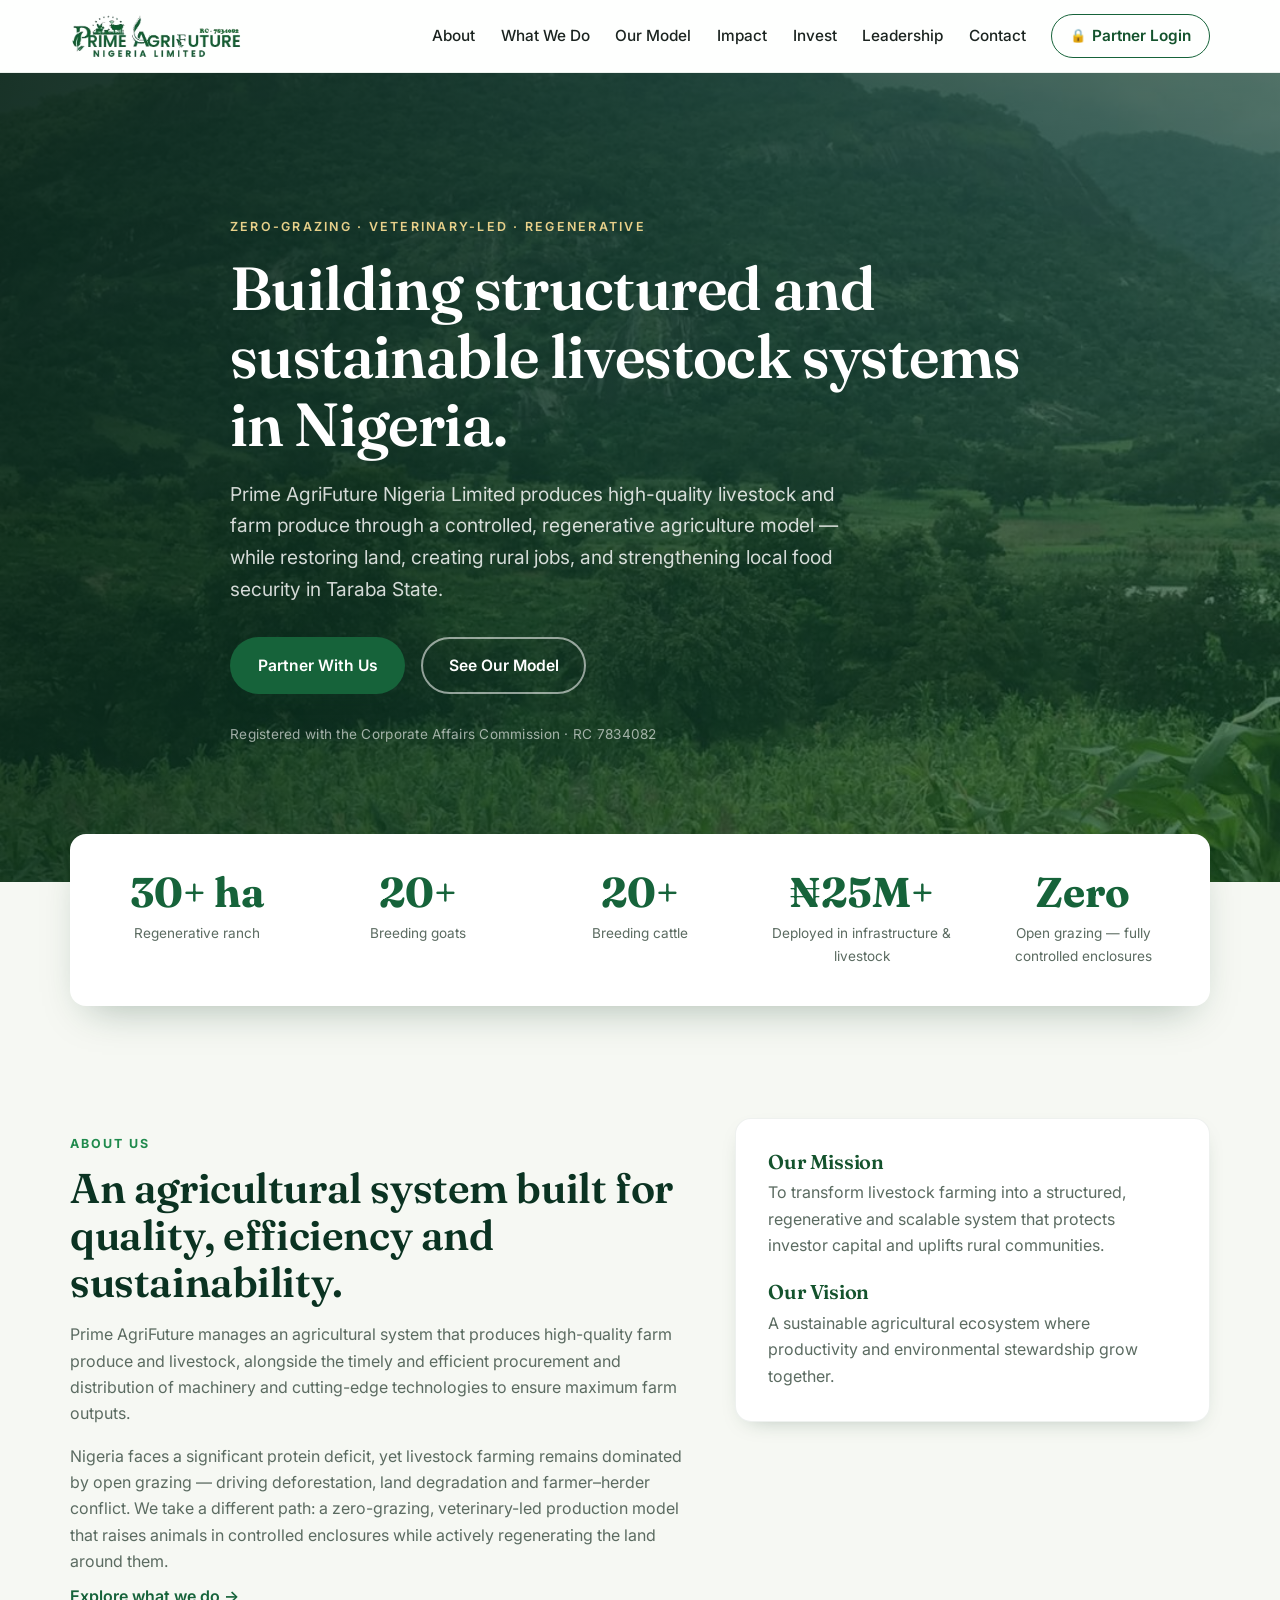
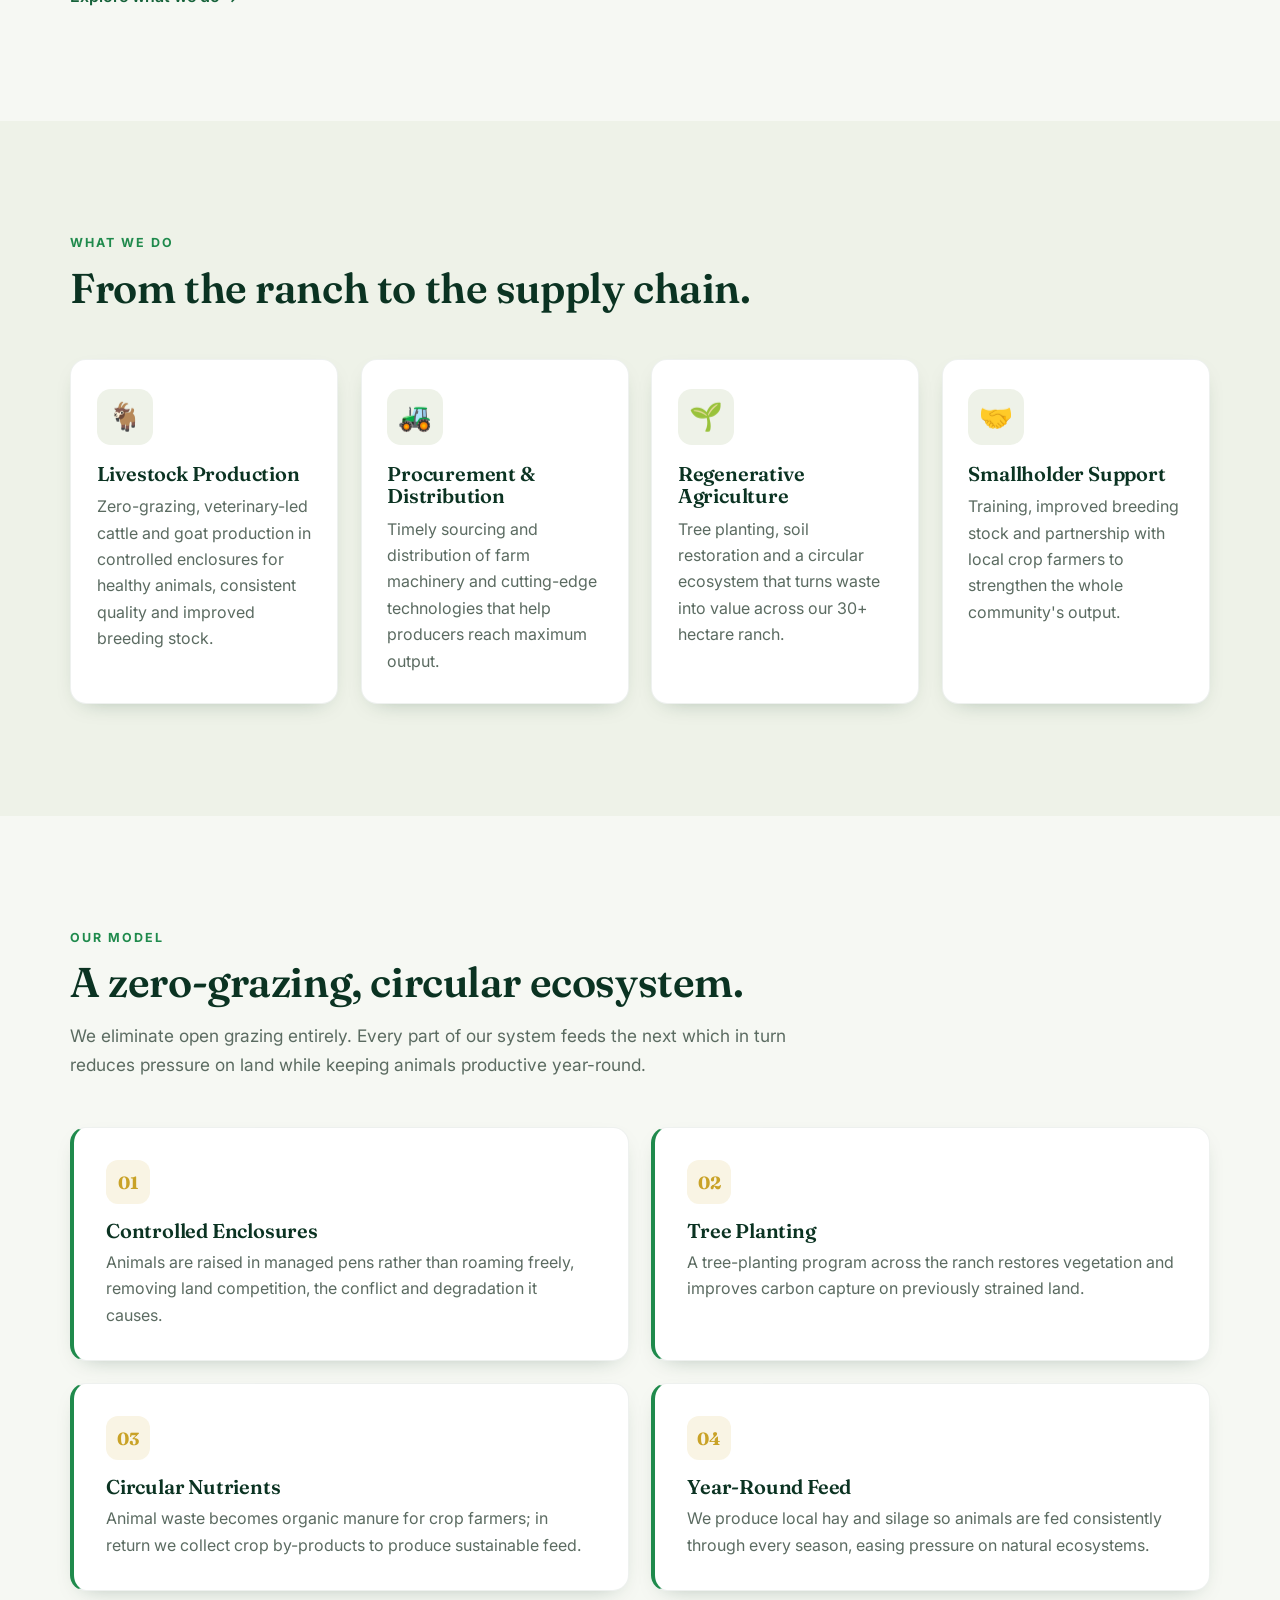
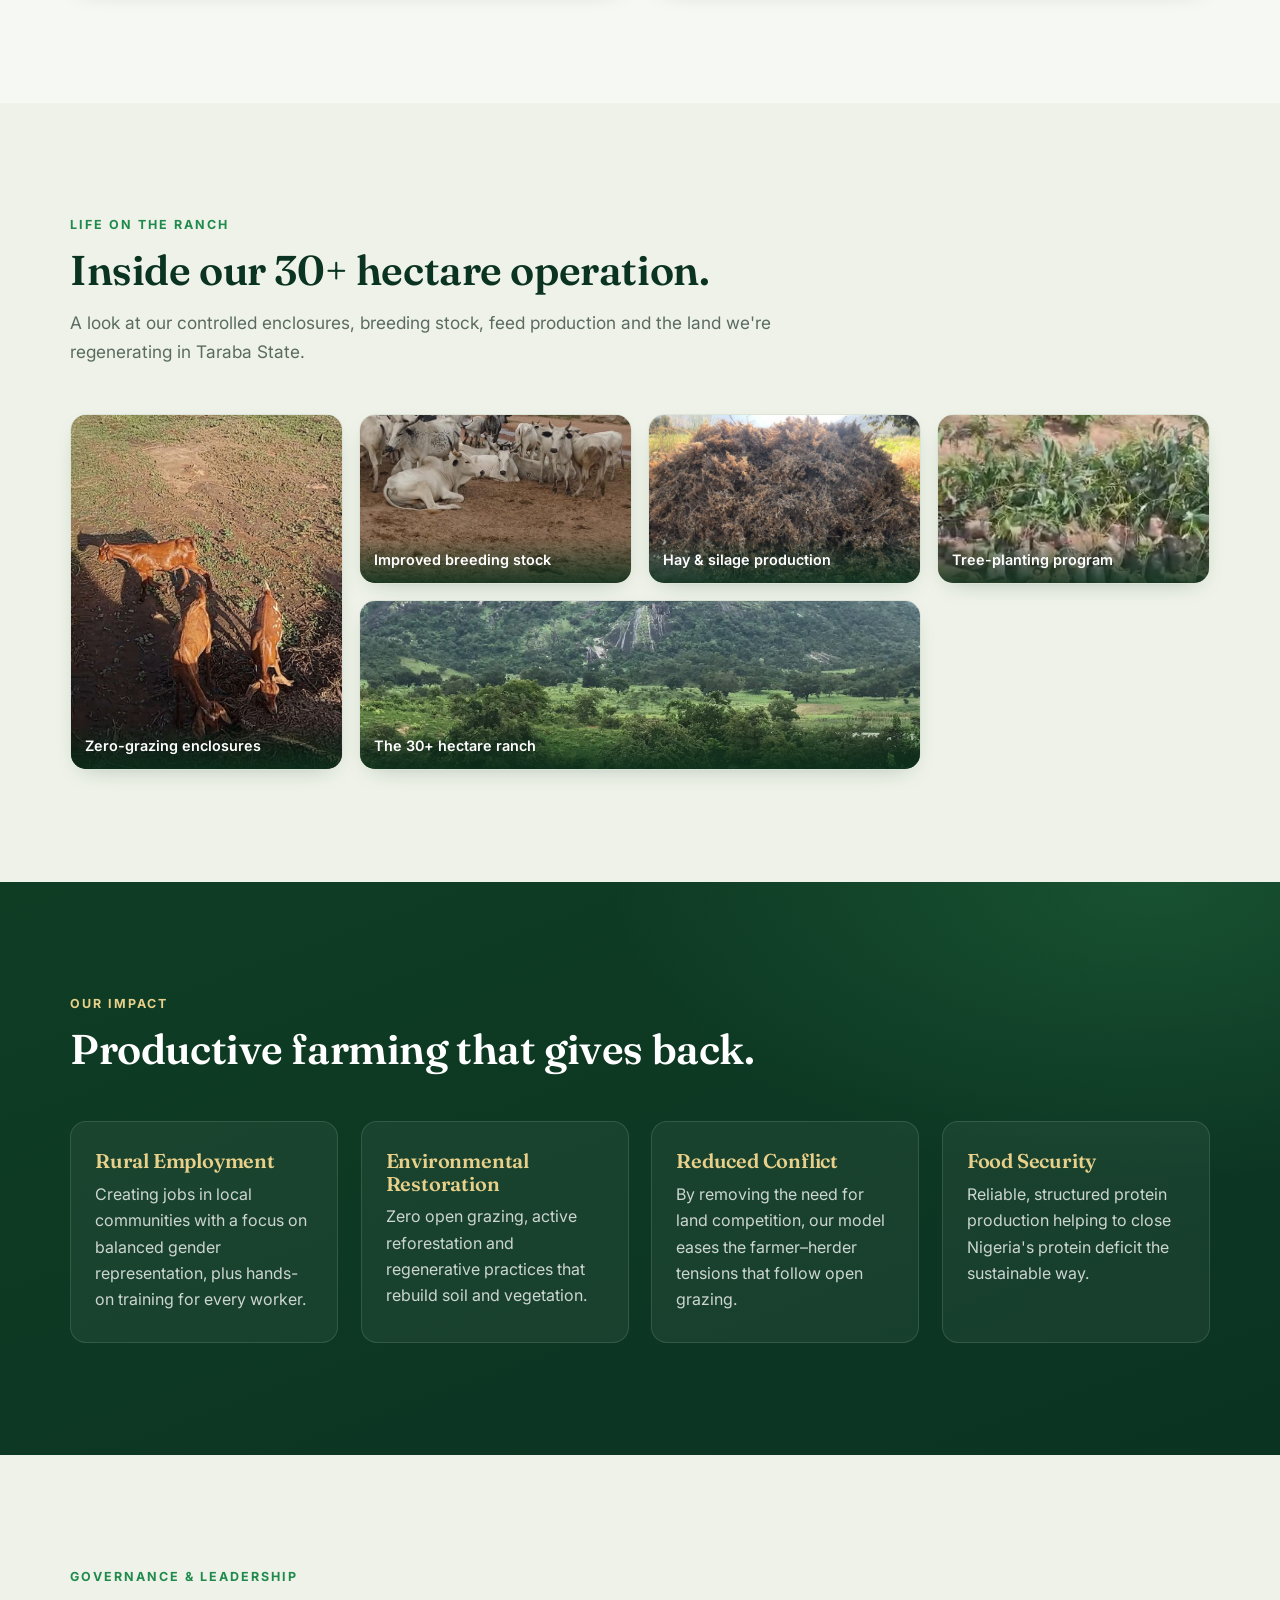
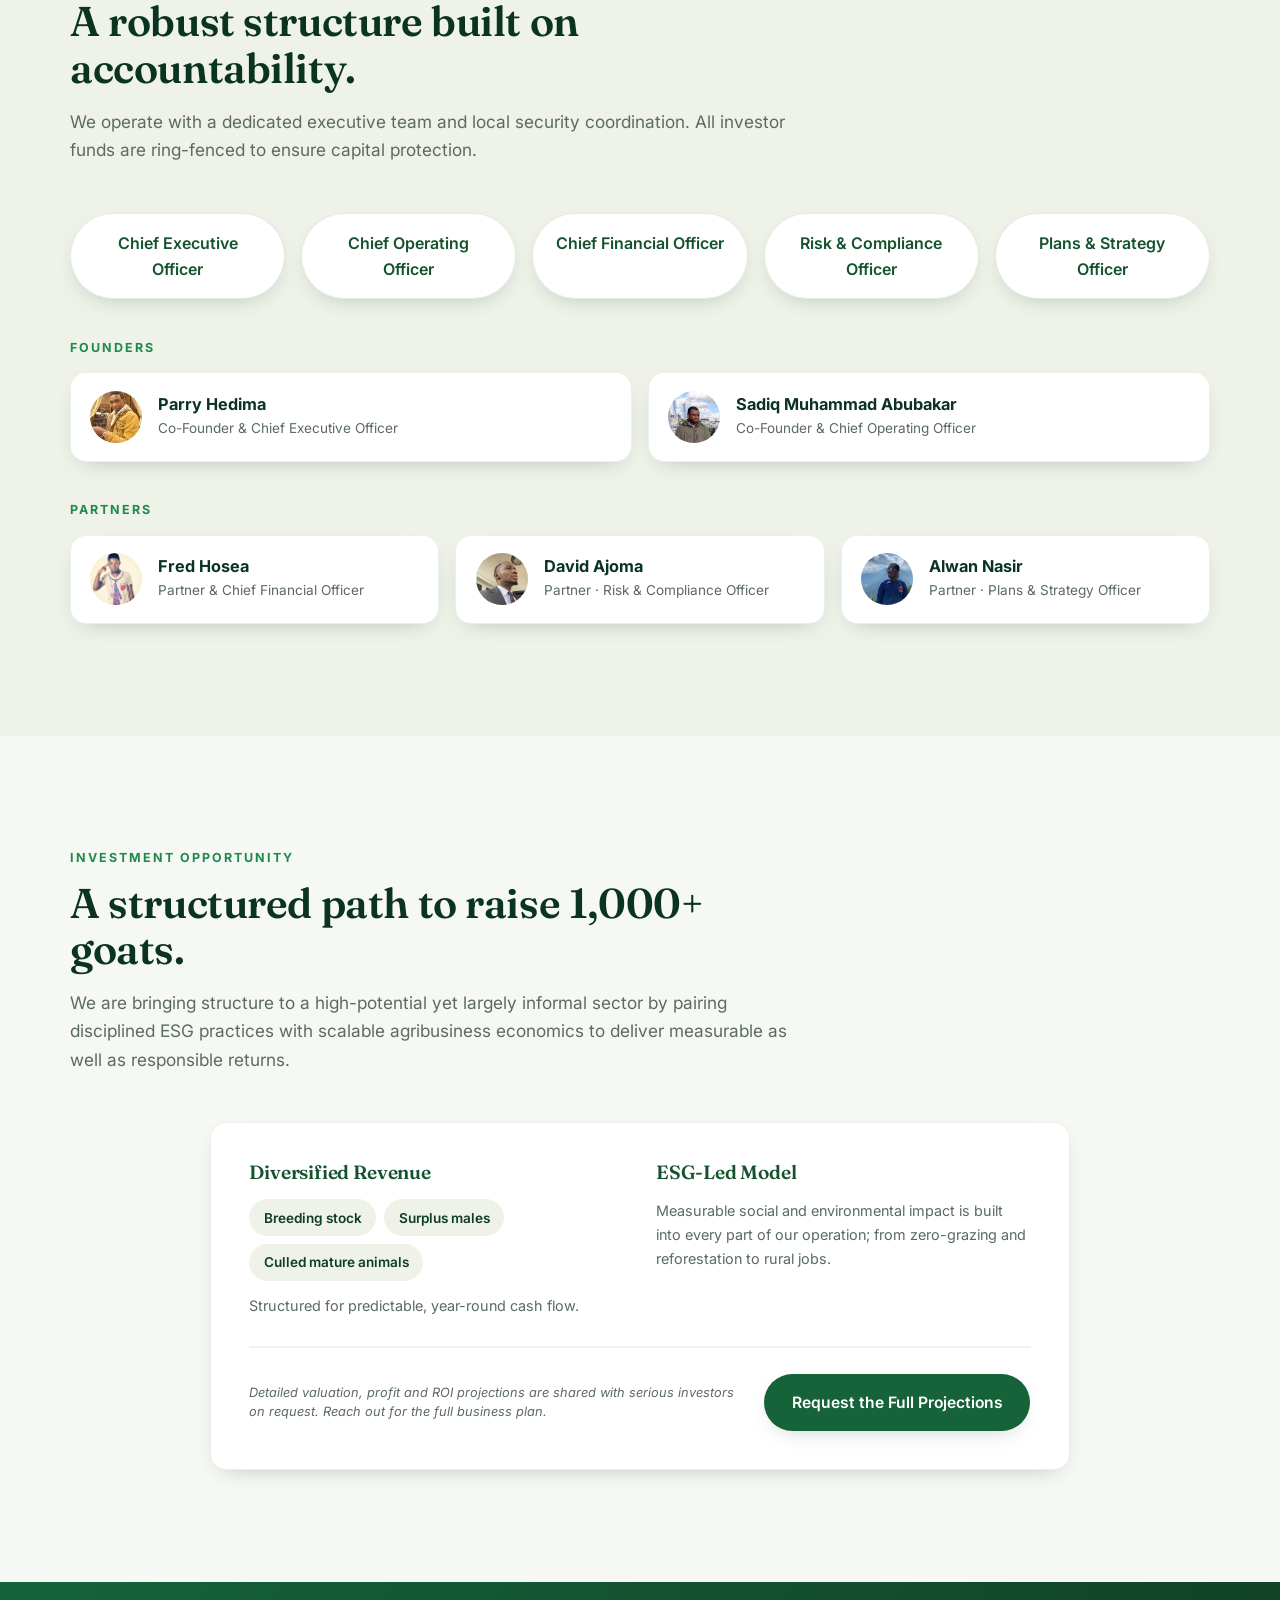
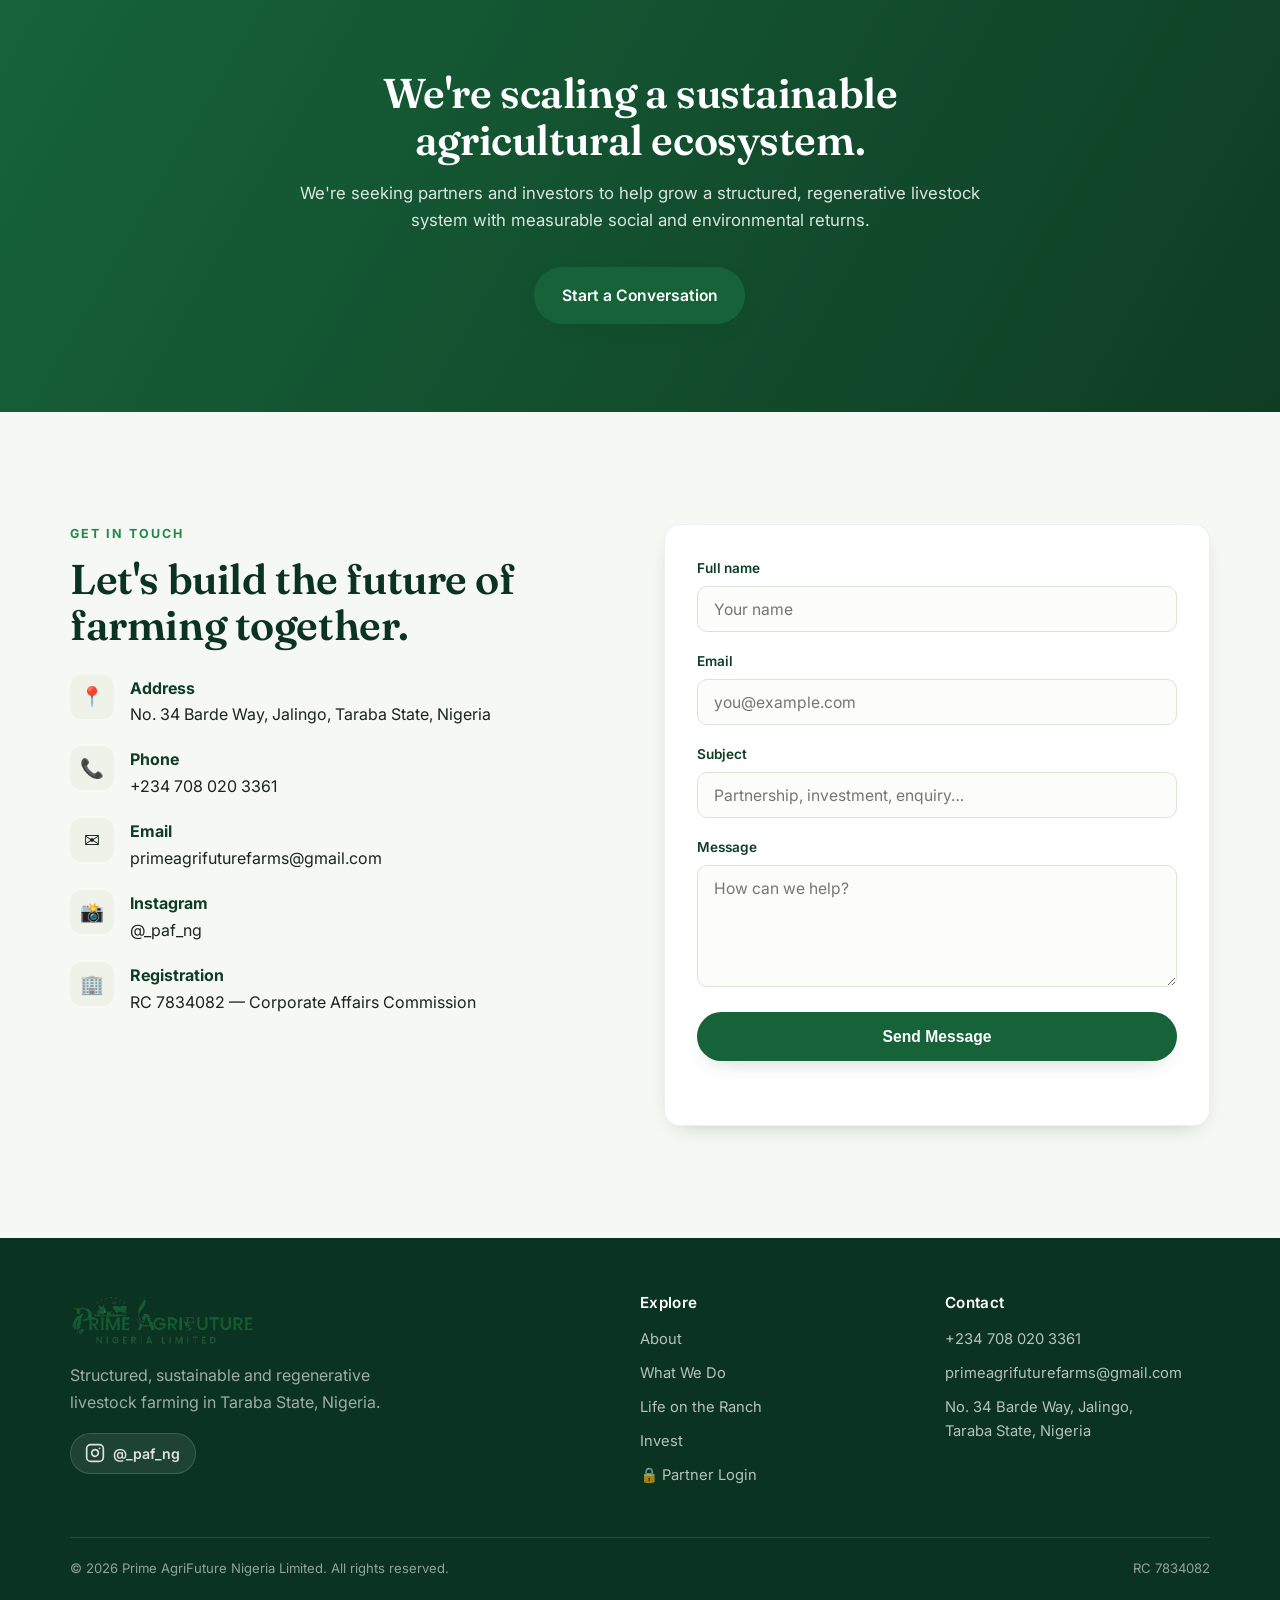
==== index.html @ 896f1ea4 "Update ESG-Led Model copy Co-Authored-By: Claude Opus 4.8 <noreply@anthropic.com>" ====
<!DOCTYPE html>
<html lang="en">
<head>
  <meta charset="UTF-8" />
  <meta name="viewport" content="width=device-width, initial-scale=1.0" />
  <title>Prime AgriFuture Nigeria Limited — Sustainable Livestock & Agribusiness</title>
  <meta name="description" content="Prime AgriFuture Nigeria Limited runs a zero-grazing, veterinary-led goat production and regenerative agriculture system in Taraba State, producing high-quality livestock and farm produce." />
  <meta name="theme-color" content="#0f3d24" />

  <!-- Open Graph / social share -->
  <meta property="og:title" content="Prime AgriFuture Nigeria Limited" />
  <meta property="og:description" content="Building structured and sustainable livestock systems in Nigeria." />
  <meta property="og:type" content="website" />
  <meta property="og:url" content="https://amsadiq.github.io/primeagrifuture/" />
  <meta property="og:image" content="https://amsadiq.github.io/primeagrifuture/assets/hero-bg.jpg" />
  <meta property="og:site_name" content="Prime AgriFuture Nigeria Limited" />
  <meta name="twitter:card" content="summary_large_image" />
  <meta name="twitter:title" content="Prime AgriFuture Nigeria Limited" />
  <meta name="twitter:description" content="Building structured and sustainable livestock systems in Nigeria." />
  <meta name="twitter:image" content="https://amsadiq.github.io/primeagrifuture/assets/hero-bg.jpg" />
  <link rel="canonical" href="https://amsadiq.github.io/primeagrifuture/" />

  <link rel="icon" type="image/png" href="assets/brand-extra.png" />
  <link rel="apple-touch-icon" href="assets/brand-extra.png" />
  <link rel="preconnect" href="https://fonts.googleapis.com" />
  <link rel="preconnect" href="https://fonts.gstatic.com" crossorigin />
  <link href="https://fonts.googleapis.com/css2?family=Fraunces:opsz,wght@9..144,500;9..144,600;9..144,700&family=Inter:wght@400;500;600;700&display=swap" rel="stylesheet" />
  <link rel="stylesheet" href="styles.css" />
</head>
<body>

  <!-- ============ HEADER ============ -->
  <header class="site-header" id="top">
    <div class="container header-inner">
      <a href="#top" class="brand" aria-label="Prime AgriFuture home">
        <img src="assets/logo-light.png" alt="Prime AgriFuture Nigeria Limited" class="brand-logo" />
      </a>

      <nav class="nav" id="nav">
        <a href="#about">About</a>
        <a href="#services">What We Do</a>
        <a href="#model">Our Model</a>
        <a href="#impact">Impact</a>
        <a href="#invest">Invest</a>
        <a href="#leadership">Leadership</a>
        <a href="#contact">Contact</a>
        <a href="portal.html" class="nav-login">Partner Login</a>
      </nav>

      <button class="nav-toggle" id="navToggle" aria-label="Toggle menu" aria-expanded="false">
        <span></span><span></span><span></span>
      </button>
    </div>
  </header>

  <!-- ============ HERO ============ -->
  <section class="hero">
    <div class="container hero-inner">
      <p class="eyebrow">Zero-Grazing · Veterinary-Led · Regenerative</p>
      <h1>Building structured and sustainable livestock systems in Nigeria.</h1>
      <p class="hero-sub">
        Prime AgriFuture Nigeria Limited produces high-quality livestock and farm produce
        through a controlled, regenerative agriculture model — while restoring land,
        creating rural jobs, and strengthening local food security in Taraba State.
      </p>
      <div class="hero-actions">
        <a href="#contact" class="btn btn-primary">Partner With Us</a>
        <a href="#model" class="btn btn-ghost">See Our Model</a>
      </div>
      <p class="hero-note">Registered with the Corporate Affairs Commission · RC&nbsp;7834082</p>
    </div>
  </section>

  <!-- ============ STATS ============ -->
  <section class="stats" aria-label="Key figures">
    <div class="container stats-grid">
      <div class="stat reveal">
        <span class="stat-num" data-target="30" data-suffix="+ ha">30+ ha</span>
        <span class="stat-label">Regenerative ranch</span>
      </div>
      <div class="stat reveal">
        <span class="stat-num" data-target="20" data-suffix="+">20+</span>
        <span class="stat-label">Breeding goats</span>
      </div>
      <div class="stat reveal">
        <span class="stat-num" data-target="20" data-suffix="+">20+</span>
        <span class="stat-label">Breeding cattle</span>
      </div>
      <div class="stat reveal">
        <span class="stat-num" data-prefix="₦" data-target="25" data-suffix="M+">₦25M+</span>
        <span class="stat-label">Deployed in infrastructure &amp; livestock</span>
      </div>
      <div class="stat reveal">
        <span class="stat-num">Zero</span>
        <span class="stat-label">Open grazing — fully controlled enclosures</span>
      </div>
    </div>
  </section>

  <!-- ============ ABOUT ============ -->
  <section class="section" id="about">
    <div class="container about-grid">
      <div class="about-text reveal">
        <p class="section-eyebrow">About Us</p>
        <h2>An agricultural system built for quality, efficiency and sustainability.</h2>
        <p>
          Prime AgriFuture manages an agricultural system that produces high-quality farm
          produce and livestock, alongside the timely and efficient procurement and
          distribution of machinery and cutting-edge technologies to ensure maximum farm outputs.
        </p>
        <p>
          Nigeria faces a significant protein deficit, yet livestock farming remains dominated
          by open grazing — driving deforestation, land degradation and farmer–herder conflict.
          We take a different path: a zero-grazing, veterinary-led production model that raises
          animals in controlled enclosures while actively regenerating the land around them.
        </p>
        <a href="#services" class="link-arrow">Explore what we do →</a>
      </div>
      <div class="about-card reveal">
        <h3>Our Mission</h3>
        <p>To transform livestock farming into a structured, regenerative and scalable system that protects investor capital and uplifts rural communities.</p>
        <h3>Our Vision</h3>
        <p>A sustainable agricultural ecosystem where productivity and environmental stewardship grow together.</p>
      </div>
    </div>
  </section>

  <!-- ============ SERVICES ============ -->
  <section class="section section-tint" id="services">
    <div class="container">
      <div class="section-head reveal">
        <p class="section-eyebrow">What We Do</p>
        <h2>From the ranch to the supply chain.</h2>
      </div>
      <div class="cards">
        <article class="card reveal">
          <div class="card-icon">🐐</div>
          <h3>Livestock Production</h3>
          <p>Zero-grazing, veterinary-led cattle and goat production in controlled enclosures for healthy animals, consistent quality and improved breeding stock.</p>
        </article>
        <article class="card reveal">
          <div class="card-icon">🚜</div>
          <h3>Procurement &amp; Distribution</h3>
          <p>Timely sourcing and distribution of farm machinery and cutting-edge technologies that help producers reach maximum output.</p>
        </article>
        <article class="card reveal">
          <div class="card-icon">🌱</div>
          <h3>Regenerative Agriculture</h3>
          <p>Tree planting, soil restoration and a circular ecosystem that turns waste into value across our 30+ hectare ranch.</p>
        </article>
        <article class="card reveal">
          <div class="card-icon">🤝</div>
          <h3>Smallholder Support</h3>
          <p>Training, improved breeding stock and partnership with local crop farmers to strengthen the whole community's output.</p>
        </article>
      </div>
    </div>
  </section>

  <!-- ============ MODEL ============ -->
  <section class="section" id="model">
    <div class="container">
      <div class="section-head reveal">
        <p class="section-eyebrow">Our Model</p>
        <h2>A zero-grazing, circular ecosystem.</h2>
        <p class="section-lead">We eliminate open grazing entirely. Every part of our system feeds the next which in turn reduces pressure on land while keeping animals productive year-round.</p>
      </div>
      <div class="model-grid">
        <div class="model-item reveal">
          <span class="model-step">01</span>
          <h3>Controlled Enclosures</h3>
          <p>Animals are raised in managed pens rather than roaming freely, removing land competition, the conflict and degradation it causes.</p>
        </div>
        <div class="model-item reveal">
          <span class="model-step">02</span>
          <h3>Tree Planting</h3>
          <p>A tree-planting program across the ranch restores vegetation and improves carbon capture on previously strained land.</p>
        </div>
        <div class="model-item reveal">
          <span class="model-step">03</span>
          <h3>Circular Nutrients</h3>
          <p>Animal waste becomes organic manure for crop farmers; in return we collect crop by-products to produce sustainable feed.</p>
        </div>
        <div class="model-item reveal">
          <span class="model-step">04</span>
          <h3>Year-Round Feed</h3>
          <p>We produce local hay and silage so animals are fed consistently through every season, easing pressure on natural ecosystems.</p>
        </div>
      </div>
    </div>
  </section>

  <!-- ============ GALLERY ============ -->
  <section class="section section-tint" id="gallery">
    <div class="container">
      <div class="section-head reveal">
        <p class="section-eyebrow">Life on the Ranch</p>
        <h2>Inside our 30+ hectare operation.</h2>
        <p class="section-lead">A look at our controlled enclosures, breeding stock, feed production and the land we're regenerating in Taraba State.</p>
      </div>
      <div class="gallery-grid">
        <figure class="gallery-item gallery-tall reveal">
          <img class="gallery-img" src="assets/gallery/goats.jpg" alt="Goats — zero-grazing enclosures" loading="lazy" />
          <figcaption>Zero-grazing enclosures</figcaption>
        </figure>
        <figure class="gallery-item reveal">
          <img class="gallery-img" src="assets/gallery/cattle.jpg" alt="Improved breeding stock — cattle herd" loading="lazy" style="object-position:center 60%" />
          <figcaption>Improved breeding stock</figcaption>
        </figure>
        <figure class="gallery-item reveal">
          <img class="gallery-img" src="assets/gallery/hay.jpg" alt="Hay &amp; silage production" loading="lazy" />
          <figcaption>Hay &amp; silage production</figcaption>
        </figure>
        <figure class="gallery-item reveal">
          <img class="gallery-img" src="assets/gallery/trees.webp" alt="Tree-planting program — seedlings" loading="lazy" style="object-position:center 62%" />
          <figcaption>Tree-planting program</figcaption>
        </figure>
        <figure class="gallery-item gallery-wide reveal">
          <img class="gallery-img" src="assets/gallery/ranch.jpg" alt="The 30+ hectare ranch in Taraba State" loading="lazy" />
          <figcaption>The 30+ hectare ranch</figcaption>
        </figure>
      </div>
    </div>
  </section>

  <!-- ============ IMPACT ============ -->
  <section class="section section-dark" id="impact">
    <div class="container">
      <div class="section-head reveal">
        <p class="section-eyebrow light">Our Impact</p>
        <h2>Productive farming that gives back.</h2>
      </div>
      <div class="impact-grid">
        <div class="impact-item reveal">
          <h3>Rural Employment</h3>
          <p>Creating jobs in local communities with a focus on balanced gender representation, plus hands-on training for every worker.</p>
        </div>
        <div class="impact-item reveal">
          <h3>Environmental Restoration</h3>
          <p>Zero open grazing, active reforestation and regenerative practices that rebuild soil and vegetation.</p>
        </div>
        <div class="impact-item reveal">
          <h3>Reduced Conflict</h3>
          <p>By removing the need for land competition, our model eases the farmer–herder tensions that follow open grazing.</p>
        </div>
        <div class="impact-item reveal">
          <h3>Food Security</h3>
          <p>Reliable, structured protein production helping to close Nigeria's protein deficit the sustainable way.</p>
        </div>
      </div>
    </div>
  </section>

  <!-- ============ LEADERSHIP ============ -->
  <section class="section section-tint" id="leadership">
    <div class="container">
      <div class="section-head reveal">
        <p class="section-eyebrow">Governance &amp; Leadership</p>
        <h2>A robust structure built on accountability.</h2>
        <p class="section-lead">We operate with a dedicated executive team and local security coordination. All investor funds are ring-fenced to ensure capital protection.</p>
      </div>
      <div class="gov-grid">
        <div class="gov-pill reveal">Chief Executive Officer</div>
        <div class="gov-pill reveal">Chief Operating Officer</div>
        <div class="gov-pill reveal">Chief Financial Officer</div>
        <div class="gov-pill reveal">Risk &amp; Compliance Officer</div>
        <div class="gov-pill reveal">Plans &amp; Strategy Officer</div>
      </div>

      <div class="team-block">
        <h3 class="team-title reveal">Founders</h3>
        <div class="team-grid">
          <article class="person reveal">
            <img class="avatar avatar-photo" src="assets/team/pary.jpg" alt="Parry Hedima" loading="lazy" />
            <div class="person-info">
              <span class="person-name">Parry Hedima</span>
              <span class="person-role">Co-Founder &amp; Chief Executive Officer</span>
            </div>
          </article>
          <article class="person reveal">
            <img class="avatar avatar-photo" src="assets/team/sadiq.jpg" alt="Sadiq Muhammad Abubakar" loading="lazy" style="object-position:center" />
            <div class="person-info">
              <span class="person-name">Sadiq Muhammad Abubakar</span>
              <span class="person-role">Co-Founder &amp; Chief Operating Officer</span>
            </div>
          </article>
        </div>
      </div>

      <div class="team-block">
        <h3 class="team-title reveal">Partners</h3>
        <div class="team-grid team-grid-3">
          <article class="person reveal">
            <img class="avatar avatar-photo" src="assets/team/fred.jpg" alt="Fred Hosea" loading="lazy" />
            <div class="person-info">
              <span class="person-name">Fred Hosea</span>
              <span class="person-role">Partner &amp; Chief Financial Officer</span>
            </div>
          </article>
          <article class="person reveal">
            <img class="avatar avatar-photo" src="assets/team/ajoma.jpg" alt="David Ajoma" loading="lazy" style="object-position:55% 42%" />
            <div class="person-info">
              <span class="person-name">David Ajoma</span>
              <span class="person-role">Partner · Risk &amp; Compliance Officer</span>
            </div>
          </article>
          <article class="person reveal">
            <img class="avatar avatar-photo" src="assets/team/alwan.jpg" alt="Alwan Nasir" loading="lazy" />
            <div class="person-info">
              <span class="person-name">Alwan Nasir</span>
              <span class="person-role">Partner · Plans &amp; Strategy Officer</span>
            </div>
          </article>
        </div>
      </div>

    </div>
  </section>

  <!-- ============ INVESTMENT OPPORTUNITY ============ -->
  <section class="section" id="invest">
    <div class="container">
      <div class="section-head reveal">
        <p class="section-eyebrow">Investment Opportunity</p>
        <h2>A structured path to raise 1,000+ goats.</h2>
        <p class="section-lead">We are bringing structure to a high-potential yet largely informal sector by pairing disciplined ESG practices with scalable agribusiness economics to deliver measurable as well as responsible returns.</p>
      </div>

      <div class="invest-card reveal">
        <div class="invest-card-grid">
          <div class="invest-block">
            <h3>Diversified Revenue</h3>
            <div class="rs-tags">
              <span>Breeding stock</span>
              <span>Surplus males</span>
              <span>Culled mature animals</span>
            </div>
            <p class="rs-note">Structured for predictable, year-round cash flow.</p>
          </div>
          <div class="invest-block">
            <h3>ESG-Led Model</h3>
            <p class="rs-note">Measurable social and environmental impact is built into every part of our operation; from zero-grazing and reforestation to rural jobs.</p>
          </div>
        </div>
        <div class="invest-foot">
          <p class="proj-disclaimer">Detailed valuation, profit and ROI projections are shared with serious investors on request. Reach out for the full business plan.</p>
          <a href="#contact" class="btn btn-primary">Request the Full Projections</a>
        </div>
      </div>
    </div>
  </section>

  <!-- ============ INVEST CTA ============ -->
  <section class="invest-cta">
    <div class="container invest-inner reveal">
      <h2>We're scaling a sustainable agricultural ecosystem.</h2>
      <p>We're seeking partners and investors to help grow a structured, regenerative livestock system with measurable social and environmental returns.</p>
      <a href="#contact" class="btn btn-primary">Start a Conversation</a>
    </div>
  </section>

  <!-- ============ CONTACT ============ -->
  <section class="section" id="contact">
    <div class="container contact-grid">
      <div class="contact-info reveal">
        <p class="section-eyebrow">Get In Touch</p>
        <h2>Let's build the future of farming together.</h2>
        <ul class="contact-list">
          <li>
            <span class="ci-ico">📍</span>
            <span><strong>Address</strong><br>No. 34 Barde Way, Jalingo, Taraba State, Nigeria</span>
          </li>
          <li>
            <span class="ci-ico">📞</span>
            <span><strong>Phone</strong><br><a href="tel:+2347080203361">+234 708 020 3361</a></span>
          </li>
          <li>
            <span class="ci-ico">✉️</span>
            <span><strong>Email</strong><br><a href="mailto:primeagrifuturefarms@gmail.com">primeagrifuturefarms@gmail.com</a></span>
          </li>
          <li>
            <span class="ci-ico">📸</span>
            <span><strong>Instagram</strong><br><a href="https://www.instagram.com/_paf_ng" target="_blank" rel="noopener noreferrer">@_paf_ng</a></span>
          </li>
          <li>
            <span class="ci-ico">🏢</span>
            <span><strong>Registration</strong><br>RC 7834082 — Corporate Affairs Commission</span>
          </li>
        </ul>
      </div>

      <form class="contact-form reveal" id="contactForm" novalidate>
        <div class="field">
          <label for="name">Full name</label>
          <input type="text" id="name" name="name" required placeholder="Your name" />
        </div>
        <div class="field">
          <label for="email">Email</label>
          <input type="email" id="email" name="email" required placeholder="you@example.com" />
        </div>
        <div class="field">
          <label for="subject">Subject</label>
          <input type="text" id="subject" name="subject" placeholder="Partnership, investment, enquiry…" />
        </div>
        <div class="field">
          <label for="message">Message</label>
          <textarea id="message" name="message" rows="5" required placeholder="How can we help?"></textarea>
        </div>
        <button type="submit" class="btn btn-primary btn-block">Send Message</button>
        <p class="form-status" id="formStatus" role="status"></p>
      </form>
    </div>
  </section>

  <!-- ============ FOOTER ============ -->
  <footer class="site-footer">
    <div class="container footer-inner">
      <div class="footer-brand">
        <img src="assets/logo-dark.png" alt="Prime AgriFuture Nigeria Limited" class="footer-logo" />
        <p>Structured, sustainable and regenerative livestock farming in Taraba State, Nigeria.</p>
        <div class="socials">
          <a href="https://www.instagram.com/_paf_ng" target="_blank" rel="noopener noreferrer" class="social-link" aria-label="Follow Prime AgriFuture on Instagram">
            <svg viewBox="0 0 24 24" width="20" height="20" fill="none" stroke="currentColor" stroke-width="2" stroke-linecap="round" stroke-linejoin="round" aria-hidden="true">
              <rect x="2" y="2" width="20" height="20" rx="5" ry="5"></rect>
              <path d="M16 11.37A4 4 0 1 1 12.63 8 4 4 0 0 1 16 11.37z"></path>
              <line x1="17.5" y1="6.5" x2="17.51" y2="6.5"></line>
            </svg>
            <span>@_paf_ng</span>
          </a>
        </div>
      </div>
      <div class="footer-col">
        <h4>Explore</h4>
        <a href="#about">About</a>
        <a href="#services">What We Do</a>
        <a href="#gallery">Life on the Ranch</a>
        <a href="#invest">Invest</a>
        <a href="portal.html">🔒 Partner Login</a>
      </div>
      <div class="footer-col">
        <h4>Contact</h4>
        <a href="tel:+2347080203361">+234 708 020 3361</a>
        <a href="mailto:primeagrifuturefarms@gmail.com">primeagrifuturefarms@gmail.com</a>
        <span>No. 34 Barde Way, Jalingo,<br>Taraba State, Nigeria</span>
      </div>
    </div>
    <div class="container footer-bottom">
      <span>© <span id="year"></span> Prime AgriFuture Nigeria Limited. All rights reserved.</span>
      <span>RC 7834082</span>
    </div>
  </footer>

  <script src="script.js"></script>
</body>
</html>
---- styles.css ----
/* ============================================================
   Prime AgriFuture Nigeria Limited — Stylesheet
   Brand: deep forest green + gold accent
   ============================================================ */

:root {
  --green-900: #0b3322;
  --green-800: #0f3d24;
  --green-700: #14532d;
  --green-600: #16633a;
  --green-500: #1f8a4c;
  --green-400: #3fa865;
  --gold: #c9a227;
  --gold-soft: #e8d08a;
  --cream: #f6f8f3;
  --cream-2: #eef2e8;
  --ink: #1b2420;
  --muted: #5b6b61;
  --white: #ffffff;
  --radius: 16px;
  --radius-sm: 10px;
  --shadow: 0 18px 40px -18px rgba(15, 61, 36, 0.35);
  --shadow-sm: 0 8px 24px -14px rgba(15, 61, 36, 0.4);
  --maxw: 1140px;
  --ease: cubic-bezier(0.22, 1, 0.36, 1);
}

* { box-sizing: border-box; margin: 0; padding: 0; }

html { scroll-behavior: smooth; scroll-padding-top: 88px; }

body {
  font-family: "Inter", system-ui, -apple-system, Segoe UI, Roboto, sans-serif;
  color: var(--ink);
  background: var(--cream);
  line-height: 1.65;
  -webkit-font-smoothing: antialiased;
}

img { max-width: 100%; display: block; }
a { color: inherit; text-decoration: none; }

.container { width: min(100% - 2.5rem, var(--maxw)); margin-inline: auto; }

h1, h2, h3, h4 {
  font-family: "Fraunces", Georgia, serif;
  line-height: 1.12;
  letter-spacing: -0.01em;
  color: var(--green-900);
  font-weight: 600;
}

h1 { font-size: clamp(2.1rem, 5.2vw, 3.8rem); }
h2 { font-size: clamp(1.7rem, 3.6vw, 2.6rem); }
h3 { font-size: 1.25rem; }

p { color: var(--muted); }

/* ---------- Buttons ---------- */
.btn {
  display: inline-flex;
  align-items: center;
  justify-content: center;
  gap: .5rem;
  padding: .85rem 1.6rem;
  border-radius: 999px;
  font-weight: 600;
  font-size: .98rem;
  cursor: pointer;
  border: 2px solid transparent;
  transition: transform .25s var(--ease), box-shadow .25s var(--ease), background .25s, color .25s;
  will-change: transform;
}
.btn-primary { background: var(--green-600); color: #fff; box-shadow: var(--shadow-sm); }
.btn-primary:hover { background: var(--green-700); transform: translateY(-2px); }
.btn-ghost { background: transparent; color: #fff; border-color: rgba(255,255,255,.55); }
.btn-ghost:hover { background: rgba(255,255,255,.12); transform: translateY(-2px); }
.btn-block { width: 100%; }

.link-arrow { color: var(--green-600); font-weight: 600; display: inline-block; margin-top: .5rem; transition: gap .2s, transform .2s; }
.link-arrow:hover { transform: translateX(3px); }

/* ---------- Header ---------- */
.site-header {
  position: sticky;
  top: 0;
  z-index: 50;
  background: rgba(255,255,255,.88);
  backdrop-filter: saturate(180%) blur(12px);
  border-bottom: 1px solid rgba(15,61,36,.08);
}
.header-inner { display: flex; align-items: center; justify-content: space-between; height: 72px; }
.brand-logo { height: 46px; width: auto; }
.nav { display: flex; align-items: center; gap: 1.6rem; }
.nav a { font-weight: 500; font-size: .96rem; color: var(--ink); transition: color .2s; }
.nav a:hover { color: var(--green-600); }
.nav .nav-cta {
  background: var(--green-600); color: #fff; padding: .55rem 1.2rem; border-radius: 999px;
}
.nav .nav-cta:hover { background: var(--green-700); color: #fff; }
.nav .nav-login {
  display: inline-flex; align-items: center; gap: .4rem;
  border: 1.5px solid var(--green-600); color: var(--green-700);
  padding: .5rem 1.1rem; border-radius: 999px; font-weight: 600;
}
.nav .nav-login::before { content: "🔒"; font-size: .85em; }
.nav .nav-login:hover { background: var(--green-600); color: #fff; }

.nav-toggle { display: none; flex-direction: column; gap: 5px; background: none; border: 0; cursor: pointer; padding: 6px; }
.nav-toggle span { width: 26px; height: 2.5px; background: var(--green-800); border-radius: 2px; transition: .3s; }

/* ---------- Hero ---------- */
.hero {
  position: relative;
  color: #fff;
  padding: clamp(5rem, 12vw, 9rem) 0 clamp(4rem, 9vw, 7rem);
  background:
    linear-gradient(118deg, rgba(8,36,23,.92) 0%, rgba(11,51,34,.78) 50%, rgba(15,61,36,.60) 100%),
    url('assets/hero-bg.jpg') center / cover no-repeat;
  overflow: hidden;
}
.hero-inner { position: relative; max-width: 820px; }
.eyebrow {
  text-transform: uppercase; letter-spacing: .18em; font-size: .78rem; font-weight: 600;
  color: var(--gold-soft); margin-bottom: 1.1rem;
}
.hero h1 { color: #fff; margin-bottom: 1.2rem; }
.hero-sub { color: rgba(255,255,255,.82); font-size: clamp(1.02rem, 1.6vw, 1.2rem); max-width: 640px; }
.hero-actions { display: flex; flex-wrap: wrap; gap: 1rem; margin-top: 2rem; }
.hero-note { margin-top: 1.8rem; font-size: .85rem; color: rgba(255,255,255,.6); letter-spacing: .02em; }
.hero { padding-bottom: clamp(5rem, 11vw, 8.5rem); }
.hero-inner { z-index: 2; }

/* ---------- Stats ---------- */
.stats { margin-top: -3rem; position: relative; z-index: 5; }
.stats-grid {
  display: grid; grid-template-columns: repeat(5, 1fr); gap: 1rem;
  background: #fff; border-radius: var(--radius); box-shadow: var(--shadow);
  padding: 2rem 1.5rem;
}
.stat { text-align: center; padding: .4rem; }
.stat-num {
  display: block; font-family: "Fraunces", serif; font-weight: 700;
  font-size: clamp(1.8rem, 3.4vw, 2.6rem); color: var(--green-600); line-height: 1;
}
.stat-label { display: block; margin-top: .55rem; font-size: .85rem; color: var(--muted); }

/* ---------- Sections ---------- */
.section { padding: clamp(4rem, 9vw, 7rem) 0; }
.section-tint { background: var(--cream-2); }
.section-head { max-width: 720px; margin-bottom: 3rem; }
.section-eyebrow {
  text-transform: uppercase; letter-spacing: .16em; font-size: .78rem; font-weight: 700;
  color: var(--green-500); margin-bottom: .7rem;
}
.section-eyebrow.light { color: var(--gold-soft); }
.section-lead { margin-top: 1rem; font-size: 1.08rem; }

/* ---------- About ---------- */
.about-grid { display: grid; grid-template-columns: 1.3fr 1fr; gap: 3rem; align-items: start; }
.about-text p { margin-top: 1rem; }
.about-card {
  background: #fff; border-radius: var(--radius); padding: 2rem; box-shadow: var(--shadow-sm);
  border: 1px solid rgba(15,61,36,.07);
}
.about-card h3 { color: var(--green-700); margin-top: 1.4rem; }
.about-card h3:first-child { margin-top: 0; }
.about-card p { margin-top: .4rem; }

/* ---------- Cards / Services ---------- */
.cards { display: grid; grid-template-columns: repeat(4, 1fr); gap: 1.4rem; }
.card {
  background: #fff; border-radius: var(--radius); padding: 1.8rem 1.6rem;
  border: 1px solid rgba(15,61,36,.07); box-shadow: var(--shadow-sm);
  transition: transform .3s var(--ease), box-shadow .3s var(--ease);
}
.card:hover { transform: translateY(-6px); box-shadow: var(--shadow); }
.card-icon {
  width: 56px; height: 56px; display: grid; place-items: center; font-size: 1.7rem;
  background: var(--cream-2); border-radius: 14px; margin-bottom: 1.1rem;
}
.card h3 { margin-bottom: .5rem; }

/* ---------- Model ---------- */
.model-grid { display: grid; grid-template-columns: repeat(2, 1fr); gap: 1.4rem; }
.model-item {
  position: relative; background: #fff; border-radius: var(--radius); padding: 2rem;
  border: 1px solid rgba(15,61,36,.07); box-shadow: var(--shadow-sm);
  border-left: 4px solid var(--green-500);
}
.model-step {
  font-family: "Fraunces", serif; font-weight: 700; font-size: 1.1rem; color: var(--gold);
  background: rgba(201,162,39,.12); width: 44px; height: 44px; display: grid; place-items: center;
  border-radius: 12px; margin-bottom: 1rem;
}
.model-item h3 { margin-bottom: .4rem; }

/* ---------- Gallery ---------- */
.gallery-grid {
  display: grid; grid-template-columns: repeat(4, 1fr); grid-auto-rows: 170px; gap: 1rem;
}
.gallery-item {
  position: relative; overflow: hidden; border-radius: var(--radius);
  box-shadow: var(--shadow-sm); border: 1px solid rgba(15,61,36,.08);
}
.gallery-tall { grid-row: span 2; }
.gallery-wide { grid-column: span 2; }
.gallery-img { width: 100%; height: 100%; object-fit: cover; display: block; transition: transform .4s var(--ease); }
.gallery-item:hover .gallery-img { transform: scale(1.05); }
.gallery-item figcaption {
  position: absolute; left: 0; right: 0; bottom: 0; padding: .7rem .9rem;
  background: linear-gradient(to top, rgba(10,47,26,.85), transparent);
  color: #fff; font-size: .9rem; font-weight: 600;
}
.gallery-note { margin-top: 1.4rem; font-size: .9rem; color: var(--muted); text-align: center; }

/* ---------- Impact (dark) ---------- */
.section-dark {
  background:
    radial-gradient(900px 500px at 90% 0%, rgba(63,168,101,.22), transparent 60%),
    linear-gradient(160deg, var(--green-800), var(--green-900));
  color: #fff;
}
.section-dark h2 { color: #fff; }
.impact-grid { display: grid; grid-template-columns: repeat(4, 1fr); gap: 1.4rem; }
.impact-item {
  background: rgba(255,255,255,.05); border: 1px solid rgba(255,255,255,.12);
  border-radius: var(--radius); padding: 1.8rem 1.5rem;
}
.impact-item h3 { color: var(--gold-soft); margin-bottom: .5rem; }
.impact-item p { color: rgba(255,255,255,.78); }

/* ---------- Leadership ---------- */
.gov-grid { display: grid; grid-template-columns: repeat(auto-fit, minmax(170px, 1fr)); gap: 1rem; margin-bottom: 1.6rem; }
.gov-pill {
  background: #fff; border: 1px solid rgba(15,61,36,.1); border-radius: 999px;
  padding: 1rem 1.2rem; text-align: center; font-weight: 600; color: var(--green-700);
  box-shadow: var(--shadow-sm);
}

/* Team: founders & partners */
.team-block { margin-top: 2.6rem; }
.team-title {
  font-family: "Inter", sans-serif; font-size: .78rem; font-weight: 700;
  text-transform: uppercase; letter-spacing: .16em; color: var(--green-500);
  margin-bottom: 1.1rem;
}
.team-grid { display: grid; grid-template-columns: repeat(2, 1fr); gap: 1rem; }
.team-grid-3 { grid-template-columns: repeat(3, 1fr); }
.person {
  display: flex; align-items: center; gap: 1rem; background: #fff;
  border: 1px solid rgba(15,61,36,.08); border-radius: var(--radius); padding: 1.1rem 1.2rem;
  box-shadow: var(--shadow-sm); transition: transform .3s var(--ease), box-shadow .3s var(--ease);
}
.person:hover { transform: translateY(-4px); box-shadow: var(--shadow); }
.avatar {
  flex: 0 0 auto; width: 52px; height: 52px; border-radius: 50%;
  display: grid; place-items: center; font-family: "Fraunces", serif; font-weight: 700;
  font-size: 1.05rem; color: #fff; letter-spacing: .02em;
  background: linear-gradient(135deg, var(--green-500), var(--green-700));
}
.avatar-soft { background: linear-gradient(135deg, var(--gold), #b5901f); }
.avatar-photo { object-fit: cover; object-position: center top; padding: 0; background: var(--cream-2); }
.person-info { display: flex; flex-direction: column; min-width: 0; }
.person-name { font-weight: 700; color: var(--green-900); font-size: 1.02rem; line-height: 1.2; }
.person-role { font-size: .85rem; color: var(--muted); margin-top: .15rem; }

/* ---------- Investment Opportunity ---------- */
.invest-card {
  max-width: 860px; margin-inline: auto; background: #fff; border-radius: var(--radius);
  border: 1px solid rgba(15,61,36,.08); box-shadow: var(--shadow-sm); padding: clamp(1.6rem, 3vw, 2.4rem);
}
.invest-card-grid { display: grid; grid-template-columns: 1fr 1fr; gap: 2rem; }
.invest-block h3 { color: var(--green-700); margin-bottom: 1rem; font-size: 1.2rem; }
.invest-foot {
  margin-top: 1.8rem; padding-top: 1.6rem; border-top: 2px solid var(--cream-2);
  display: flex; align-items: center; justify-content: space-between; gap: 1.5rem; flex-wrap: wrap;
}
.invest-foot .proj-disclaimer { margin: 0; flex: 1; min-width: 240px; }
.invest-foot .btn { flex: 0 0 auto; white-space: nowrap; }

.rs-tags { display: flex; flex-wrap: wrap; gap: .5rem; }
.rs-tags span {
  background: var(--cream-2); color: var(--green-800); font-weight: 600; font-size: .85rem;
  padding: .45rem .9rem; border-radius: 999px;
}
.rs-note { margin-top: .8rem; font-size: .9rem; }
.proj-disclaimer { font-size: .8rem; color: var(--muted); line-height: 1.5; font-style: italic; }

/* ---------- Invest CTA ---------- */
.invest-cta {
  background: linear-gradient(120deg, var(--green-600), var(--green-800));
  color: #fff; text-align: center; padding: clamp(3.5rem, 7vw, 5.5rem) 0;
}
.invest-inner { max-width: 680px; margin-inline: auto; }
.invest-cta h2 { color: #fff; }
.invest-cta p { color: rgba(255,255,255,.85); margin: 1rem 0 2rem; font-size: 1.05rem; }

/* ---------- Contact ---------- */
.contact-grid { display: grid; grid-template-columns: 1fr 1fr; gap: 3rem; align-items: start; }
.contact-list { list-style: none; margin-top: 1.6rem; display: grid; gap: 1.2rem; }
.contact-list li { display: flex; gap: 1rem; align-items: flex-start; }
.ci-ico {
  flex: 0 0 auto; width: 44px; height: 44px; display: grid; place-items: center;
  background: var(--cream-2); border-radius: 12px; font-size: 1.2rem;
}
.contact-list strong { color: var(--green-800); }
.contact-list a:hover { color: var(--green-600); }

.contact-form {
  background: #fff; border-radius: var(--radius); padding: 2rem; box-shadow: var(--shadow-sm);
  border: 1px solid rgba(15,61,36,.07);
}
.field { margin-bottom: 1.1rem; }
.field label { display: block; font-size: .85rem; font-weight: 600; color: var(--green-800); margin-bottom: .4rem; }
.field input, .field textarea {
  width: 100%; padding: .8rem 1rem; border: 1.5px solid #dce4d6; border-radius: var(--radius-sm);
  font-family: inherit; font-size: .98rem; color: var(--ink); background: #fcfdfb;
  transition: border-color .2s, box-shadow .2s;
}
.field input:focus, .field textarea:focus {
  outline: none; border-color: var(--green-500); box-shadow: 0 0 0 3px rgba(31,138,76,.15);
}
.field textarea { resize: vertical; }
.form-status { margin-top: .9rem; font-size: .9rem; font-weight: 600; min-height: 1.2em; }
.form-status.ok { color: var(--green-600); }
.form-status.err { color: #c0392b; }

/* ---------- Footer ---------- */
.site-footer { background: var(--green-900); color: rgba(255,255,255,.75); padding-top: 3.5rem; }
.footer-inner { display: grid; grid-template-columns: 2fr 1fr 1fr; gap: 2.5rem; padding-bottom: 2.5rem; }
.footer-logo { height: 52px; margin-bottom: 1rem; }
.footer-brand p { color: rgba(255,255,255,.6); max-width: 320px; }
.socials { margin-top: 1.1rem; display: flex; gap: .7rem; flex-wrap: wrap; }
.social-link {
  display: inline-flex; align-items: center; gap: .5rem;
  padding: .5rem .9rem; border-radius: 999px;
  background: rgba(255,255,255,.08); border: 1px solid rgba(255,255,255,.15);
  color: rgba(255,255,255,.85); font-size: .88rem; font-weight: 600;
  transition: background .2s, color .2s, transform .2s, border-color .2s;
}
.social-link:hover {
  background: linear-gradient(135deg, #f58529, #dd2a7b 55%, #8134af);
  border-color: transparent; color: #fff; transform: translateY(-2px);
}
.social-link svg { flex: 0 0 auto; }
.footer-col h4 { color: #fff; font-family: "Inter", sans-serif; font-size: .95rem; margin-bottom: 1rem; letter-spacing: .02em; }
.footer-col a, .footer-col span { display: block; color: rgba(255,255,255,.7); margin-bottom: .6rem; font-size: .92rem; transition: color .2s; }
.footer-col a:hover { color: var(--gold-soft); }
.footer-bottom {
  border-top: 1px solid rgba(255,255,255,.12); padding: 1.3rem 0; display: flex;
  justify-content: space-between; flex-wrap: wrap; gap: .5rem; font-size: .82rem; color: rgba(255,255,255,.55);
}

/* ---------- Reveal animation ---------- */
.reveal { opacity: 0; transform: translateY(24px); transition: opacity .7s var(--ease), transform .7s var(--ease); }
.reveal.in { opacity: 1; transform: none; }

/* ---------- Responsive ---------- */
@media (max-width: 960px) {
  .about-grid, .contact-grid { grid-template-columns: 1fr; }
  .cards, .impact-grid, .stats-grid, .gov-grid, .team-grid-3 { grid-template-columns: repeat(2, 1fr); }
  .gallery-grid { grid-template-columns: repeat(2, 1fr); }
  .gallery-wide { grid-column: span 2; }
  .gallery-tall { grid-row: span 1; }
  .footer-inner { grid-template-columns: 1fr 1fr; }
}
@media (max-width: 900px) {
  .nav {
    position: fixed; inset: 72px 0 auto 0; flex-direction: column; align-items: stretch;
    gap: 0; background: #fff; padding: .5rem 1.25rem 1.25rem; border-bottom: 1px solid rgba(15,61,36,.1);
    transform: translateY(-120%); transition: transform .35s var(--ease); box-shadow: var(--shadow);
  }
  .nav.open { transform: translateY(0); }
  .nav a { padding: .9rem .2rem; border-bottom: 1px solid rgba(15,61,36,.06); }
  .nav .nav-cta, .nav .nav-login { text-align: center; margin-top: .7rem; }
  .nav .nav-login { justify-content: center; }
  .nav-toggle { display: flex; }
  .nav-toggle.open span:nth-child(1) { transform: translateY(7.5px) rotate(45deg); }
  .nav-toggle.open span:nth-child(2) { opacity: 0; }
  .nav-toggle.open span:nth-child(3) { transform: translateY(-7.5px) rotate(-45deg); }
}
@media (max-width: 560px) {
  .model-grid { grid-template-columns: 1fr; }
  .cards, .impact-grid, .stats-grid, .gov-grid, .footer-inner,
  .team-grid, .team-grid-3, .gallery-grid, .invest-card-grid { grid-template-columns: 1fr; }
  .gallery-wide { grid-column: span 1; }
  .invest-block:last-child { padding-top: 1.4rem; border-top: 1px solid var(--cream-2); }
  .invest-foot .btn { width: 100%; }
  .stats { margin-top: -2rem; }
}

@media (prefers-reduced-motion: reduce) {
  .reveal { opacity: 1; transform: none; transition: none; }
  html { scroll-behavior: auto; }
}
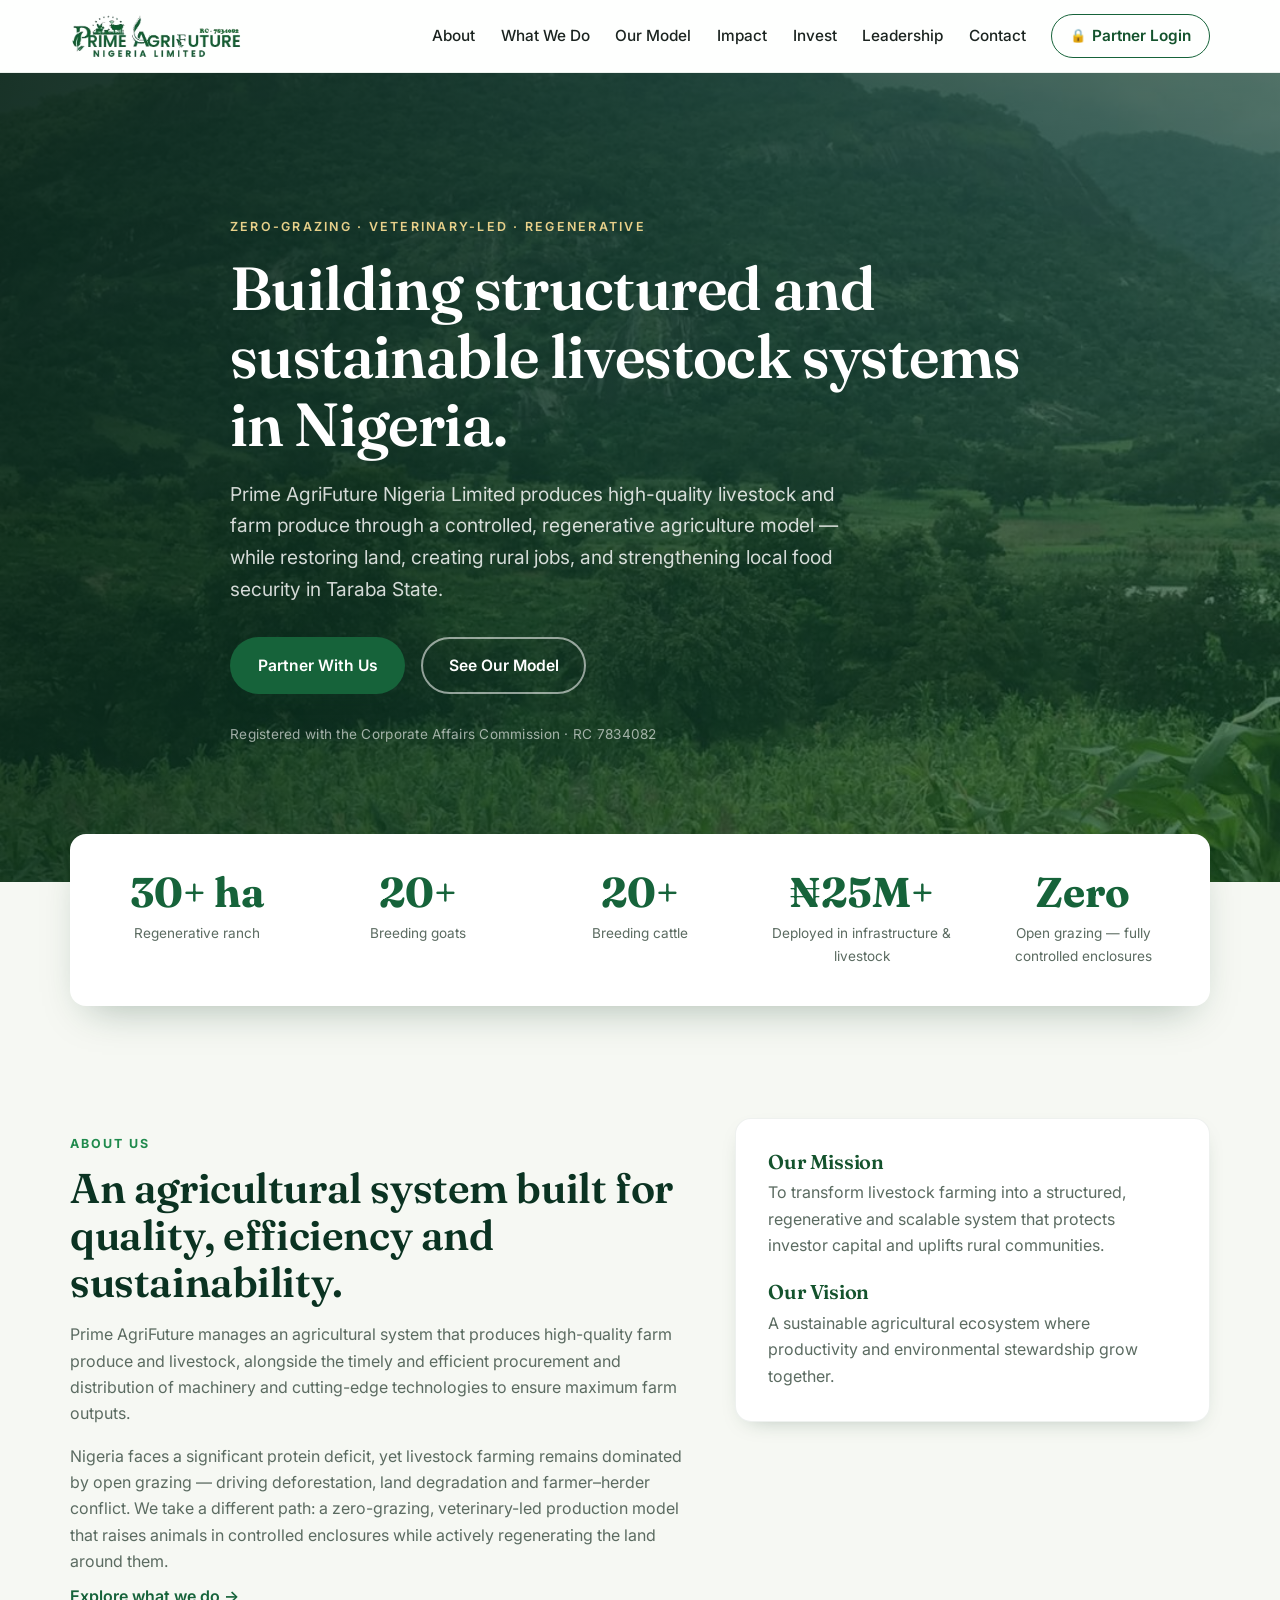
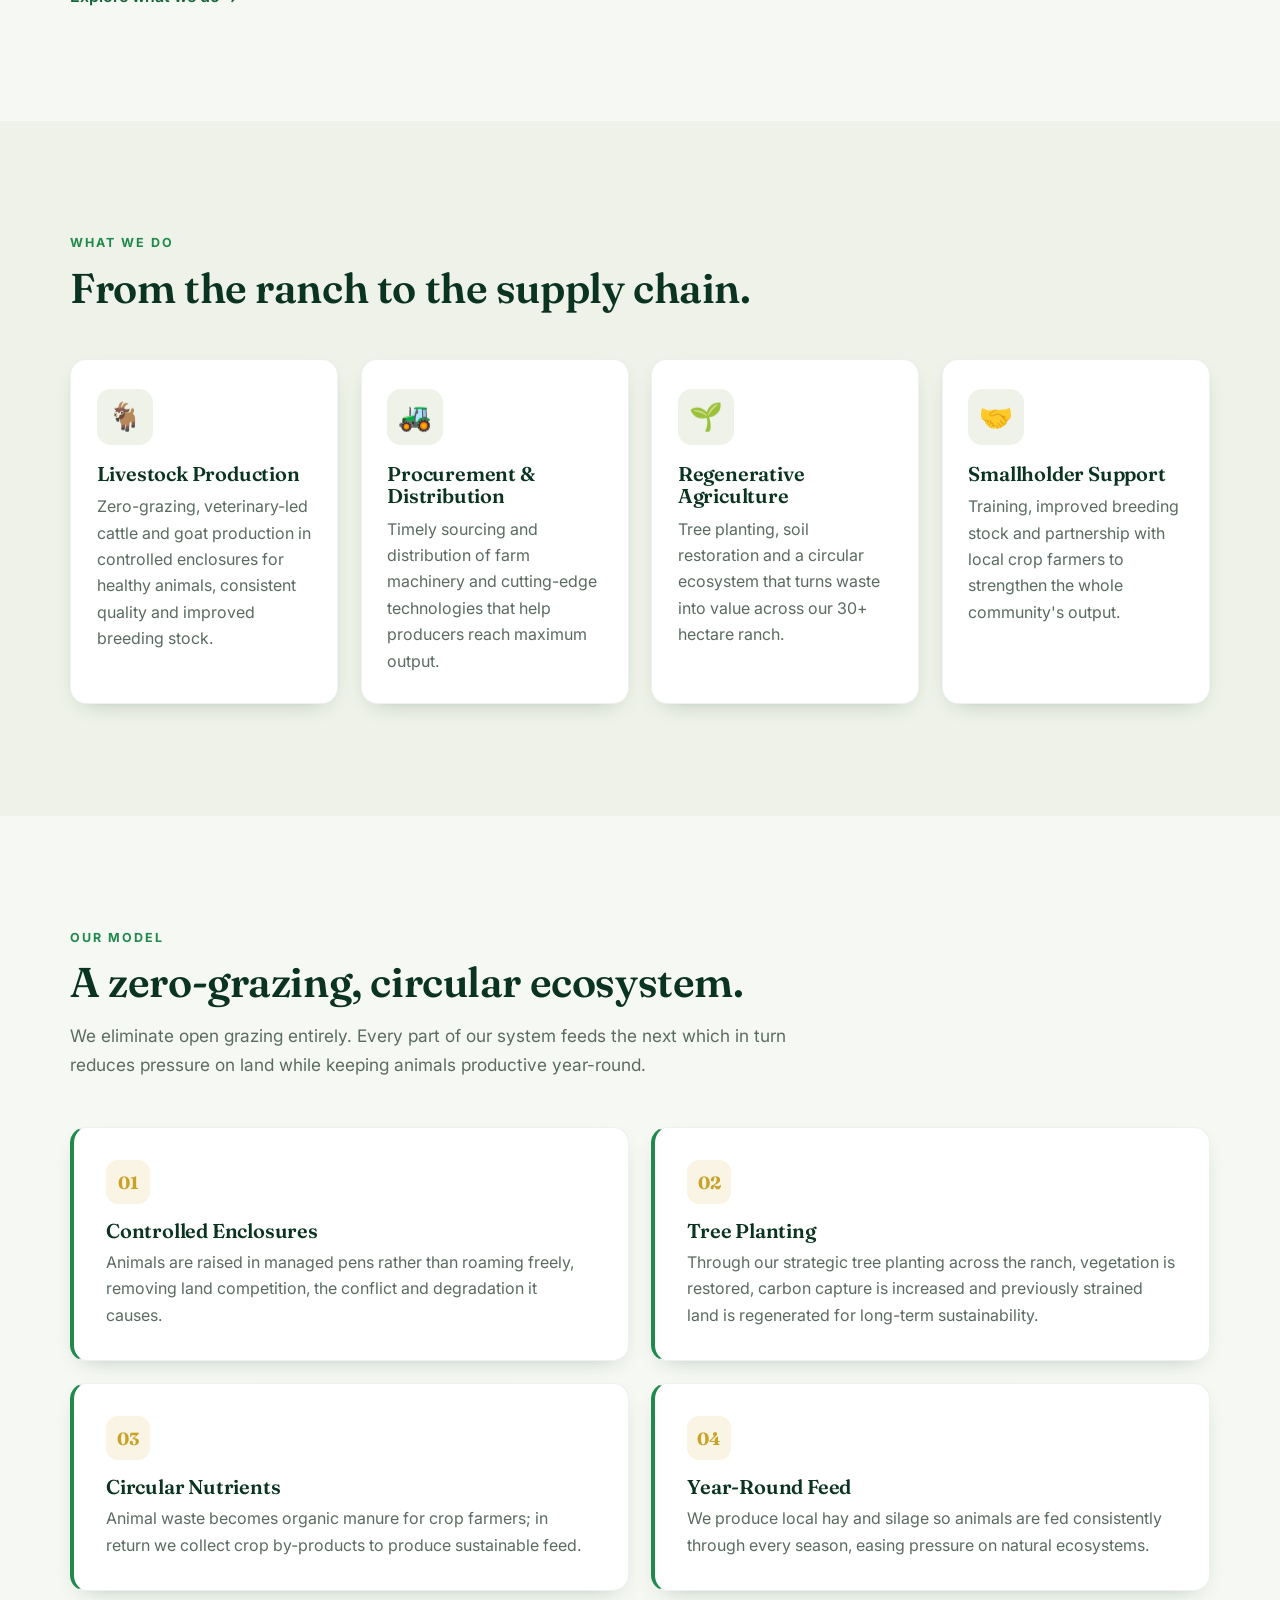
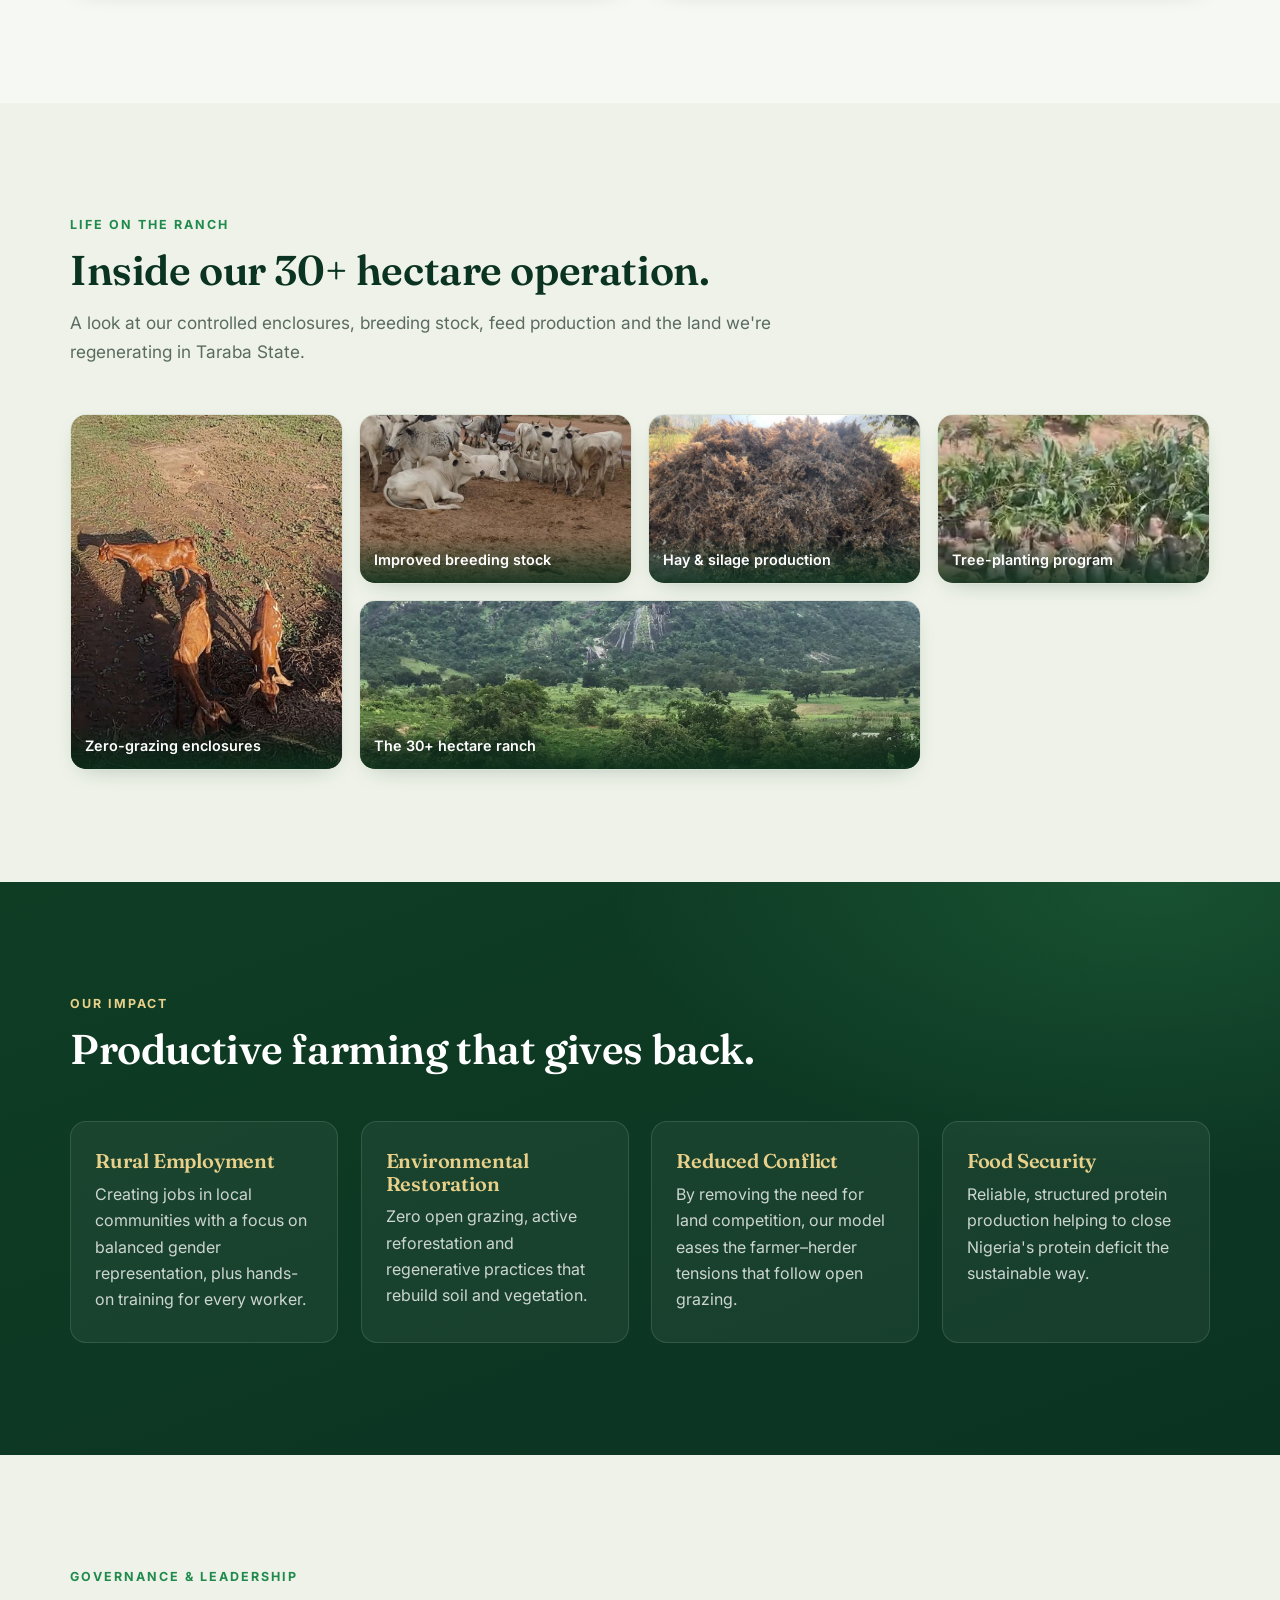
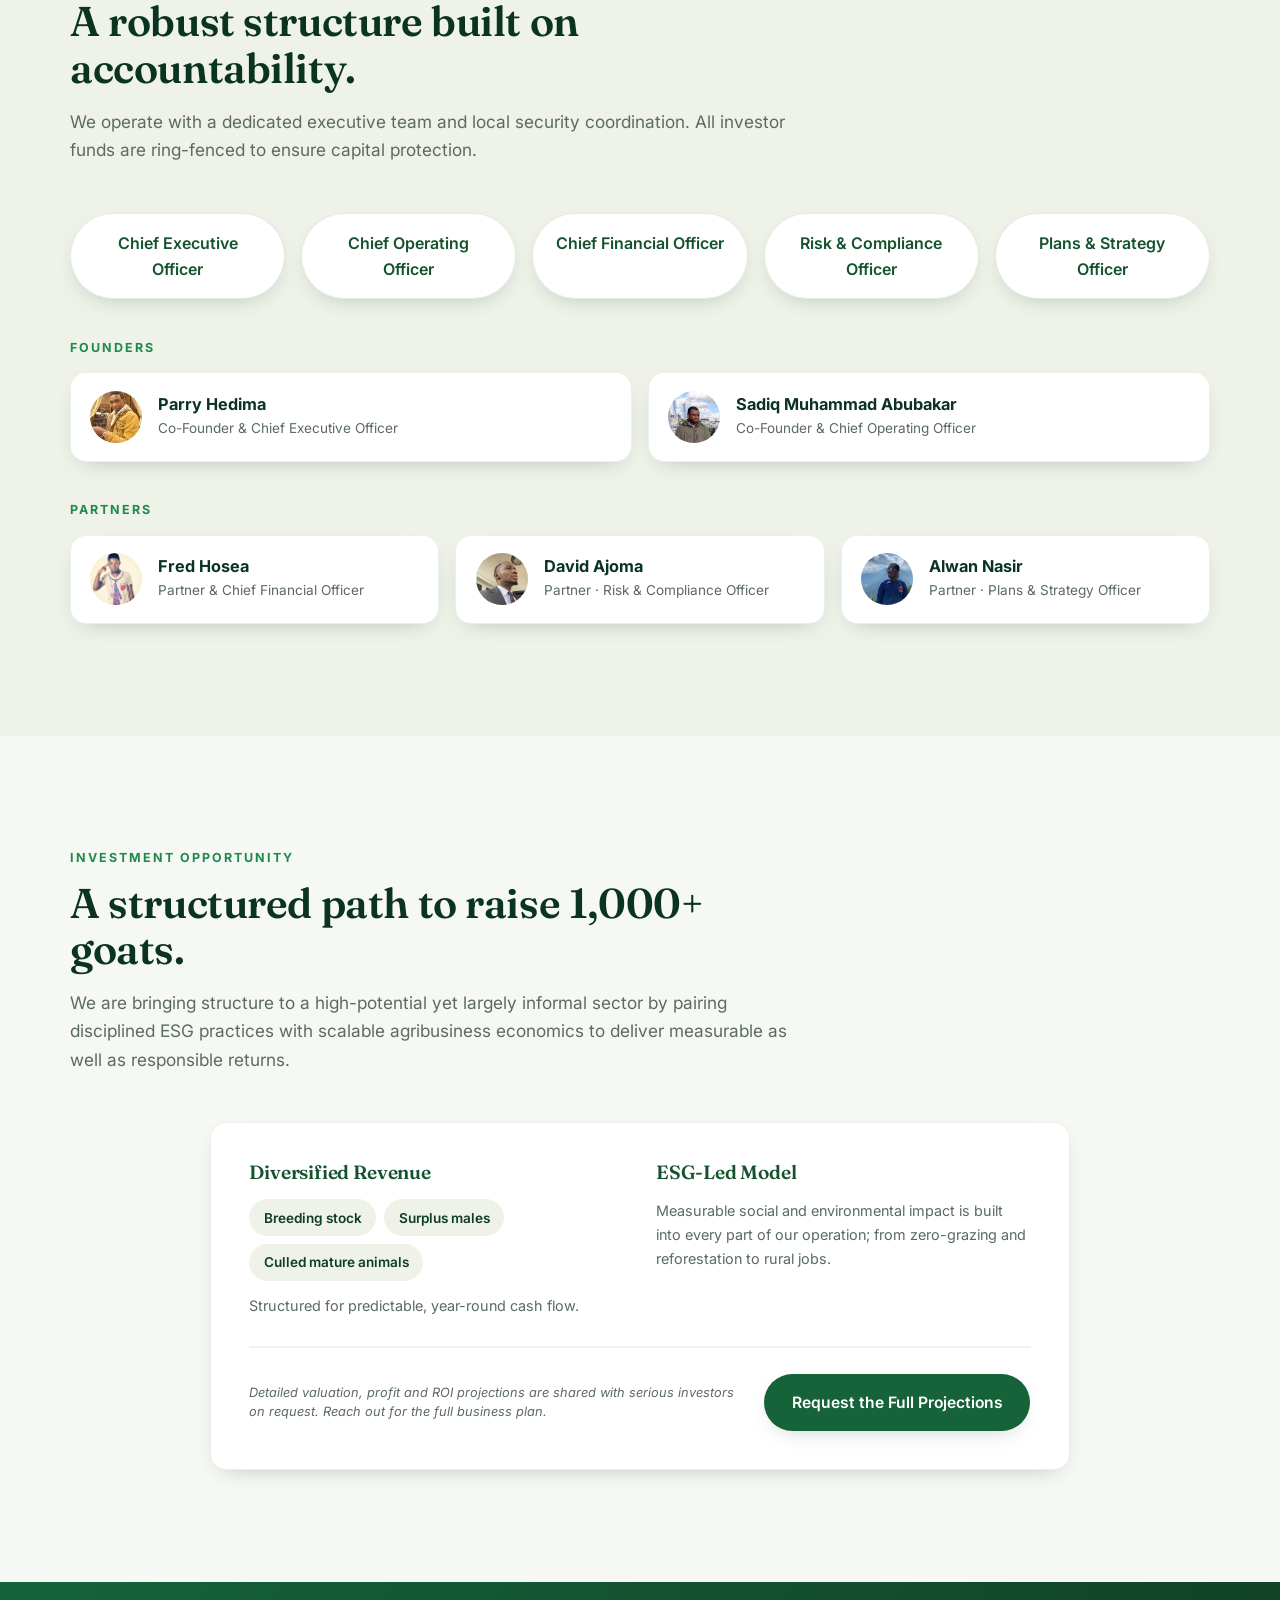
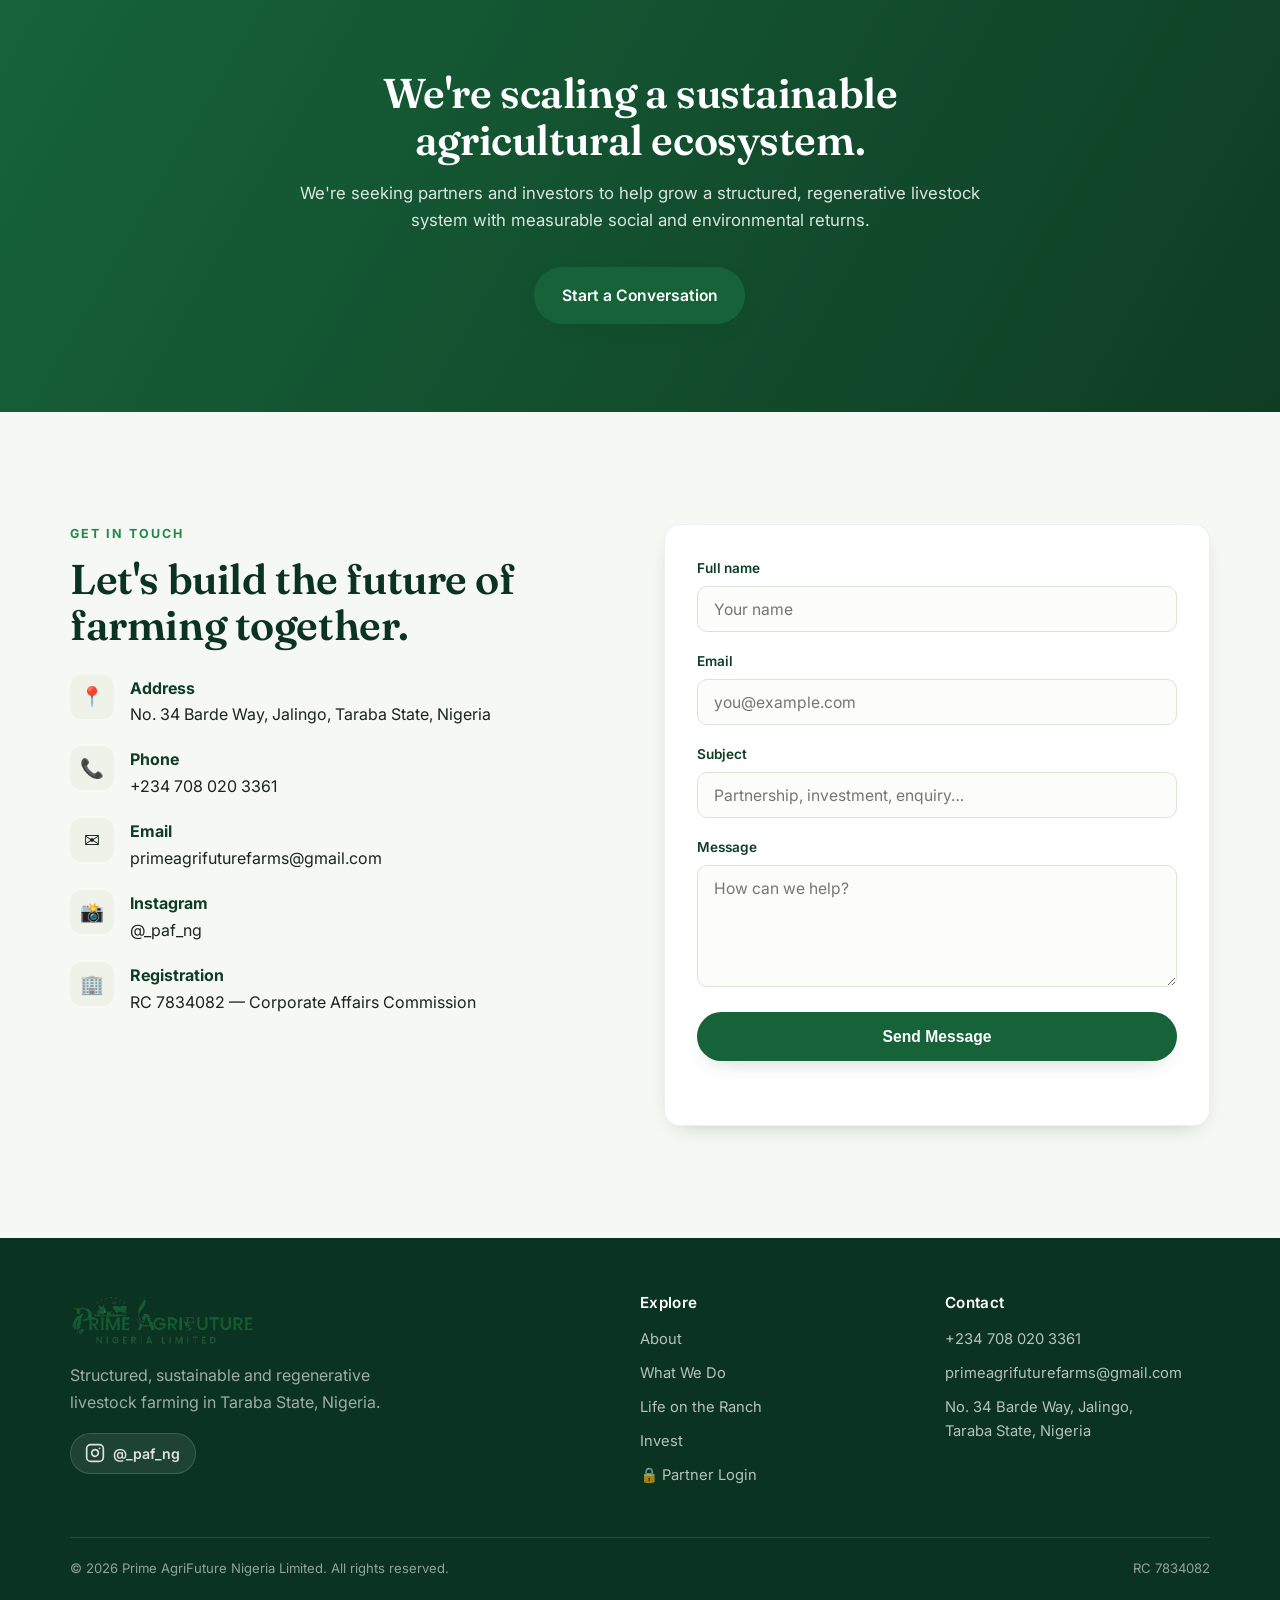
==== commit 1ab58708: "Update tree-planting step copy Co-Authored-By: Claude Opus 4.8 <noreply@anthropic.com>" ====
--- a/index.html
+++ b/index.html
@@ -174,7 +174,7 @@
         <div class="model-item reveal">
           <span class="model-step">02</span>
           <h3>Tree Planting</h3>
-          <p>A tree-planting program across the ranch restores vegetation and improves carbon capture on previously strained land.</p>
+          <p>Through our strategic tree planting across the ranch, vegetation is restored, carbon capture is increased and previously strained land is regenerated for long-term sustainability.</p>
         </div>
         <div class="model-item reveal">
           <span class="model-step">03</span>
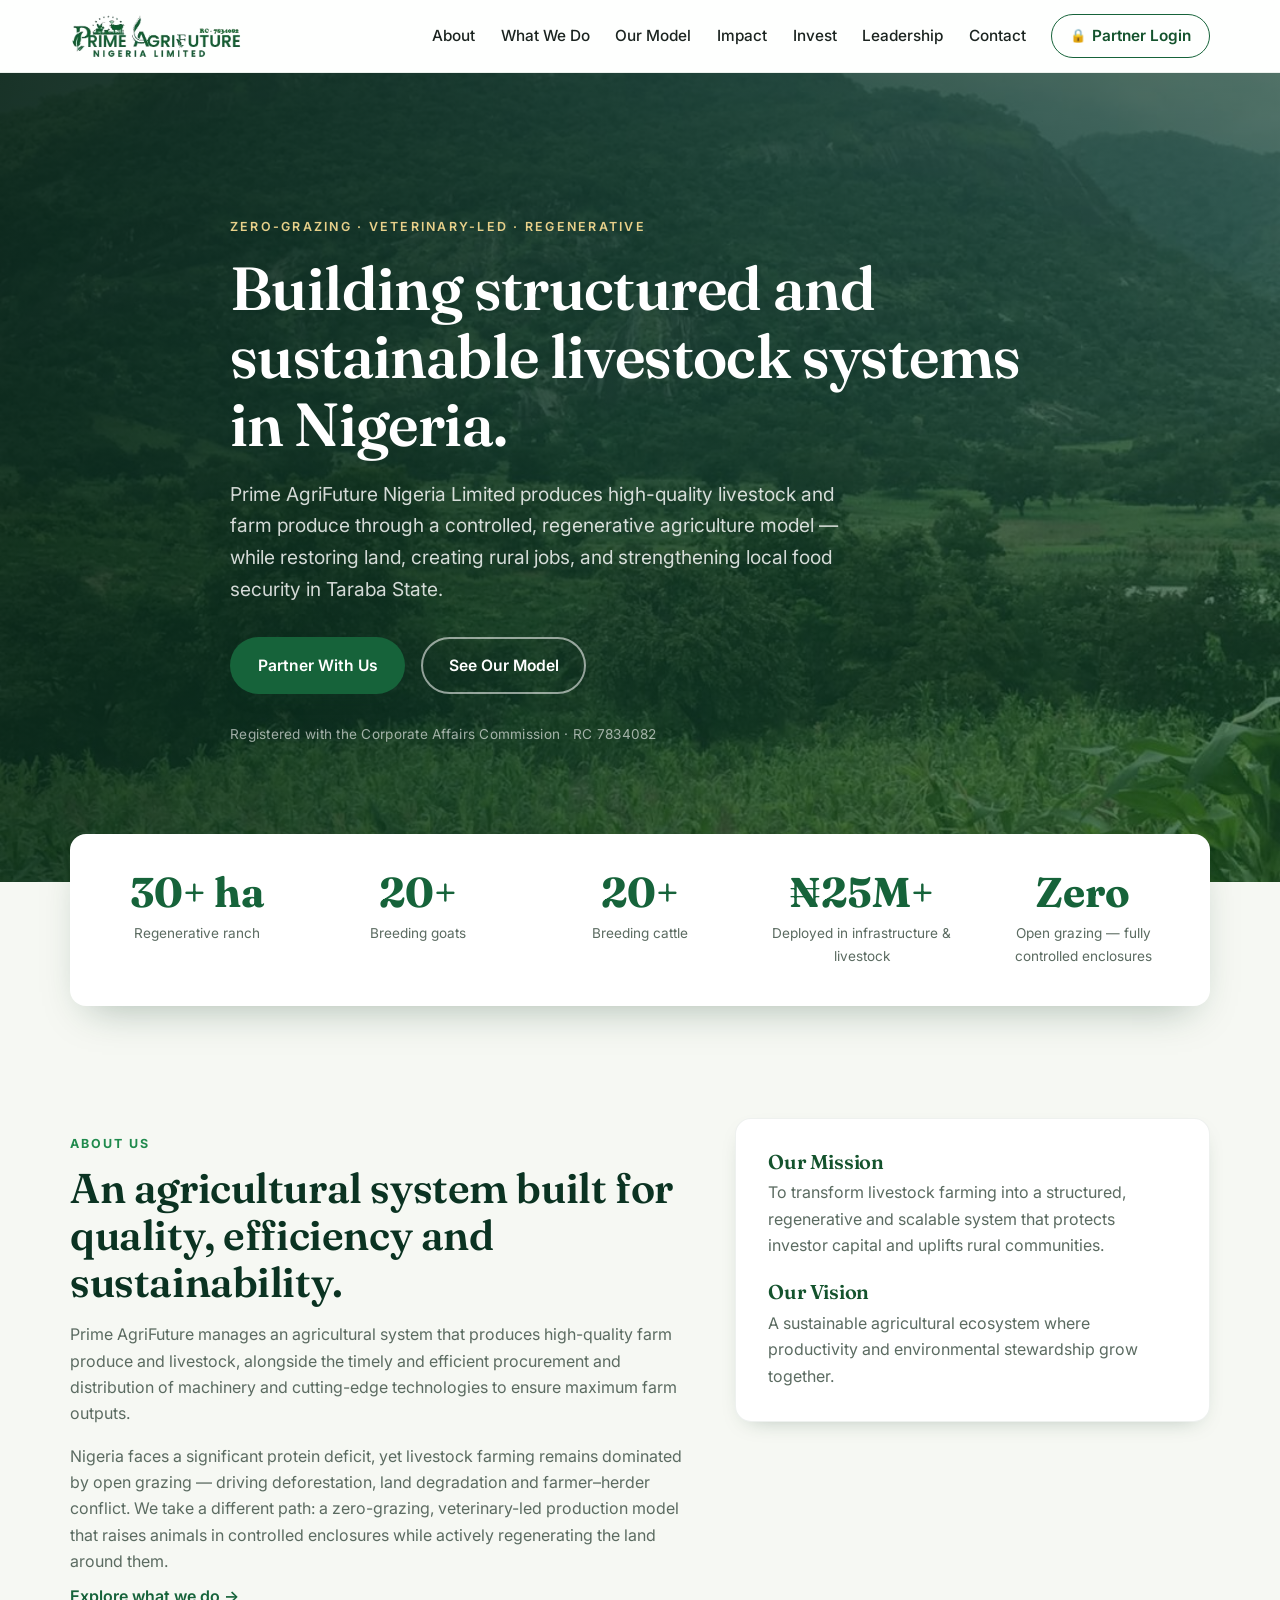
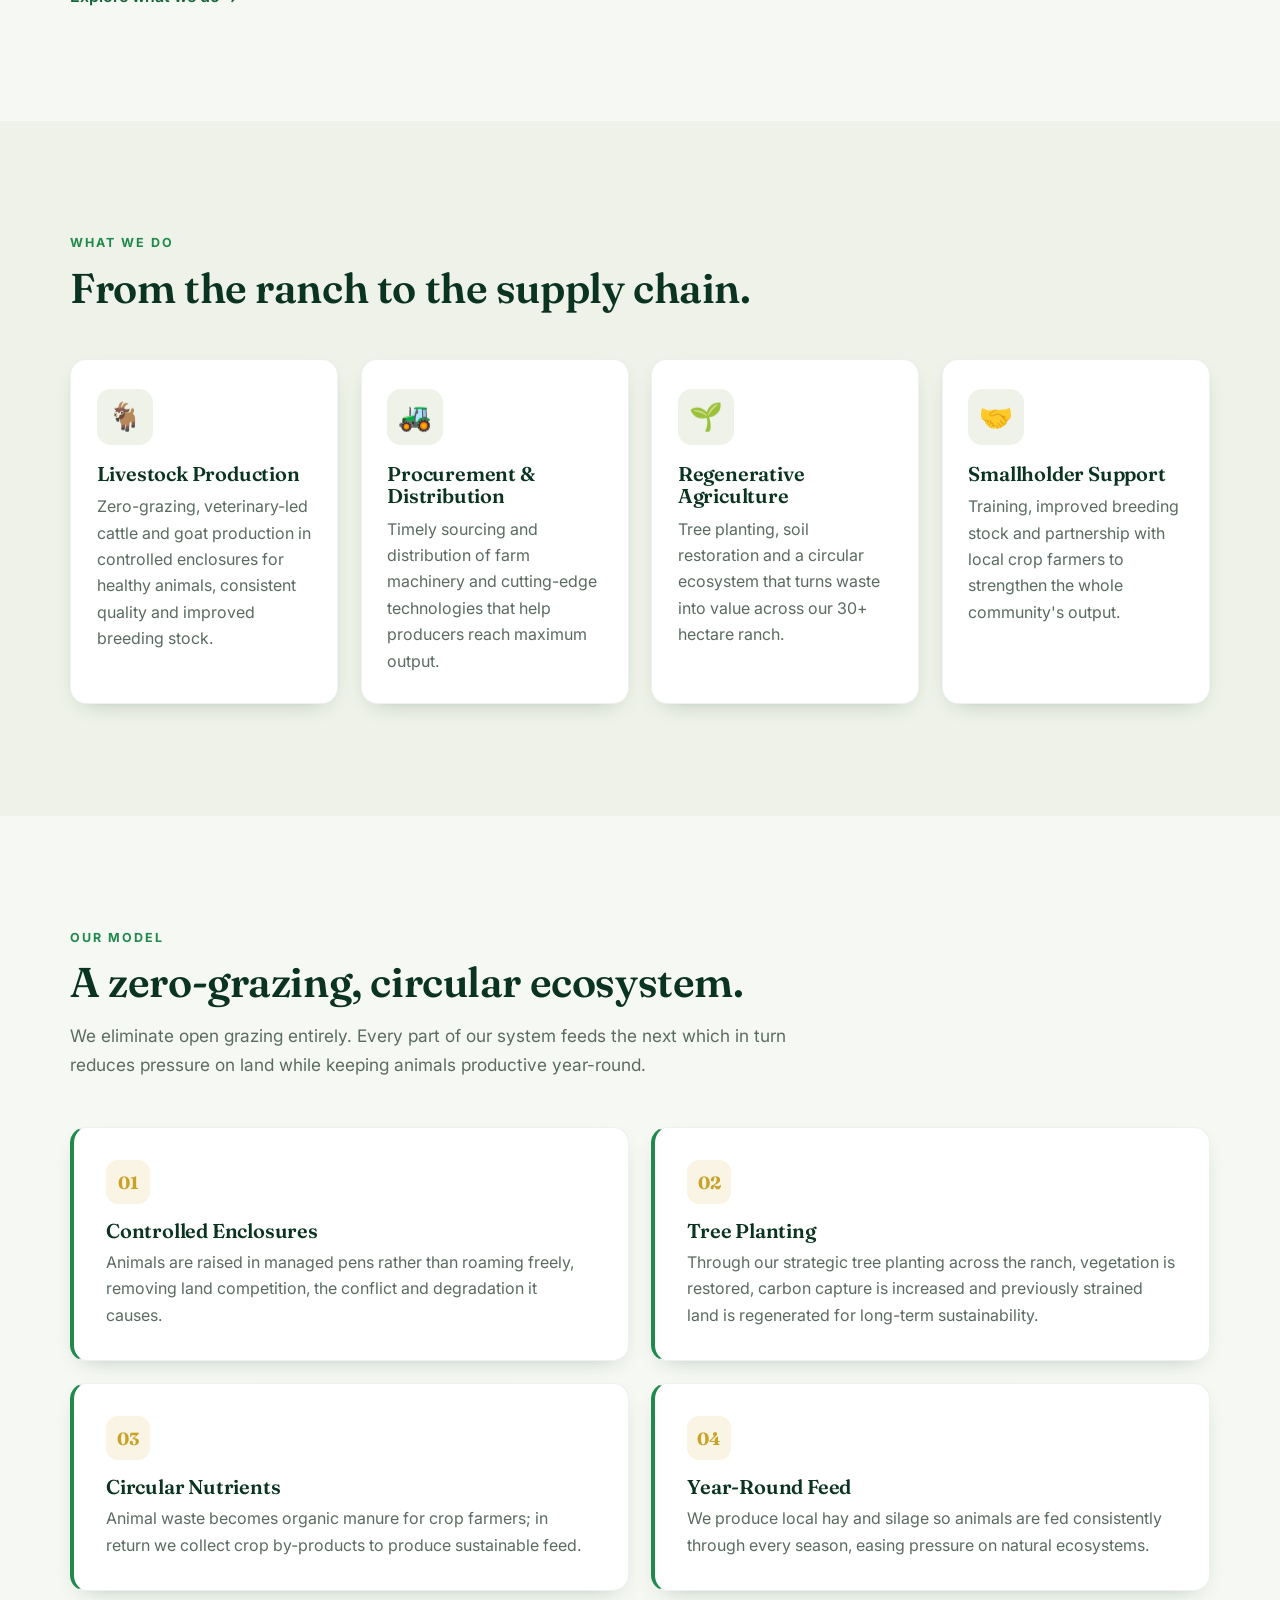
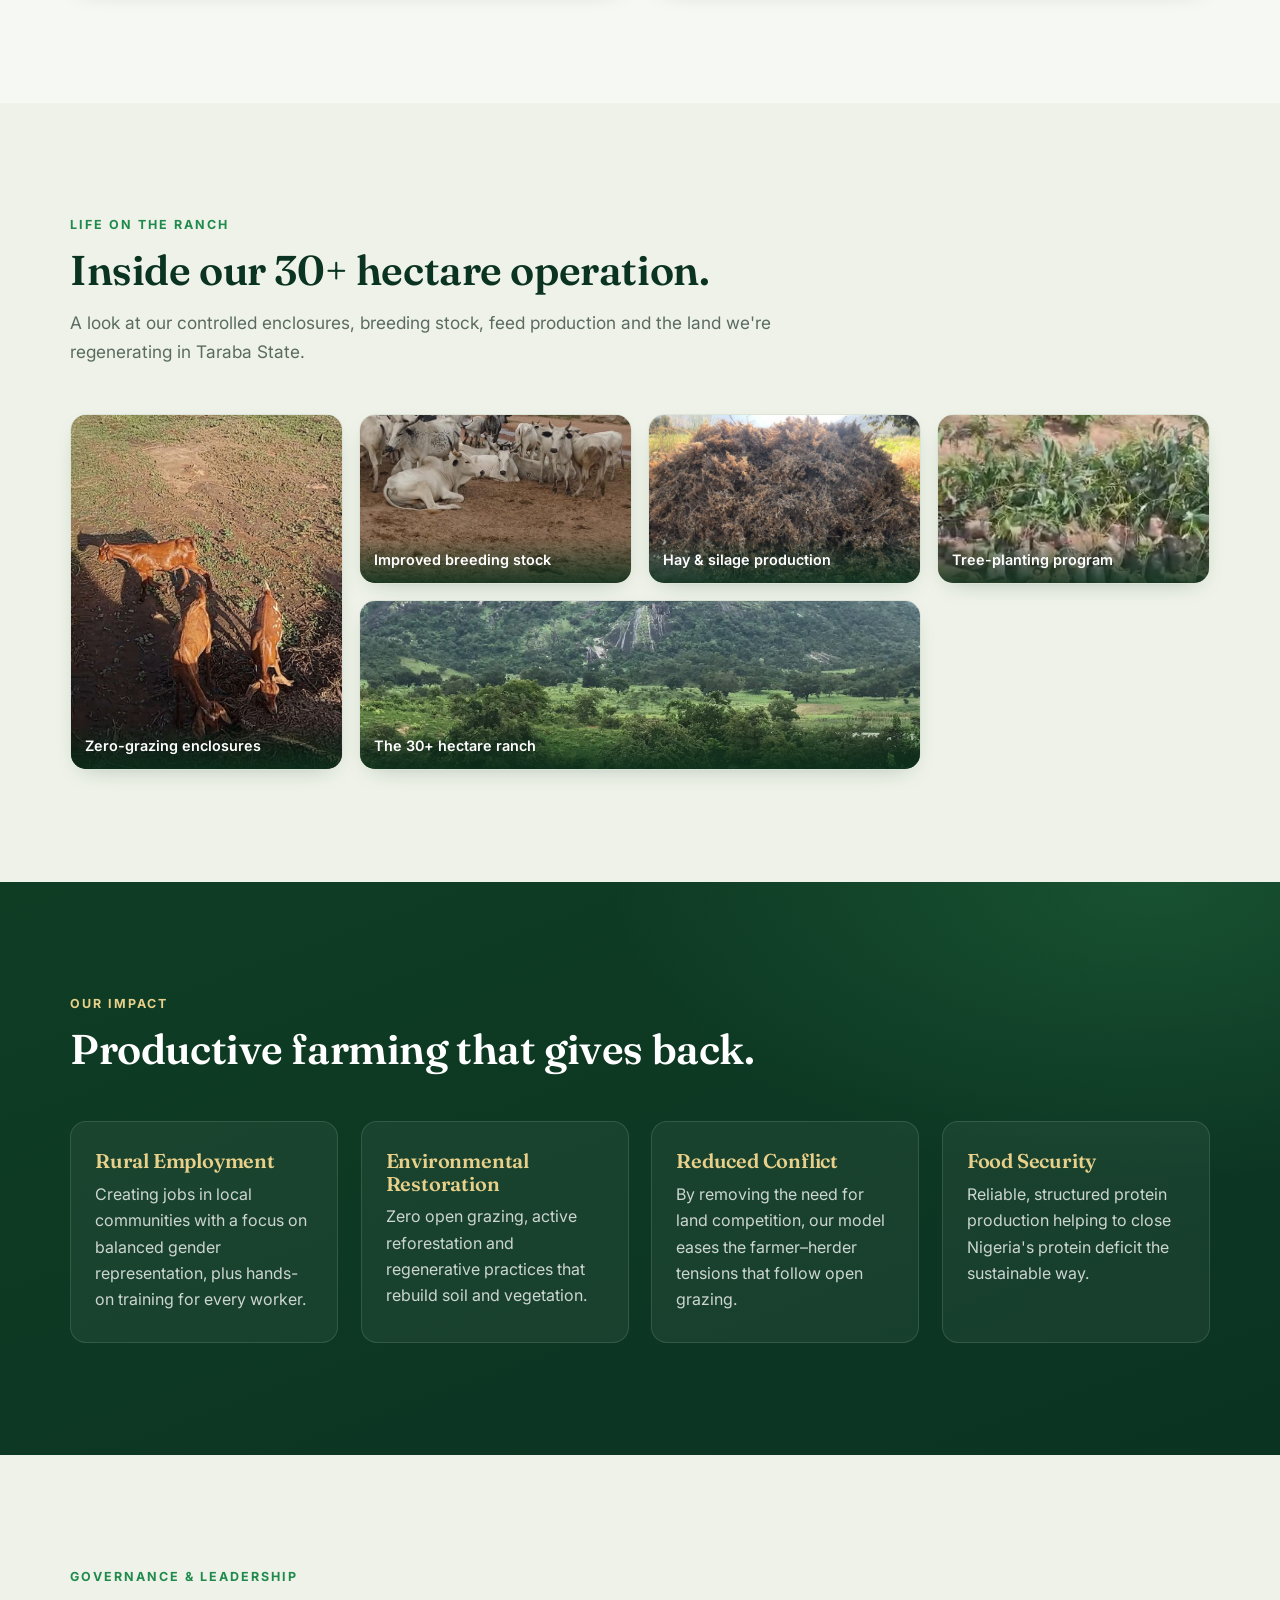
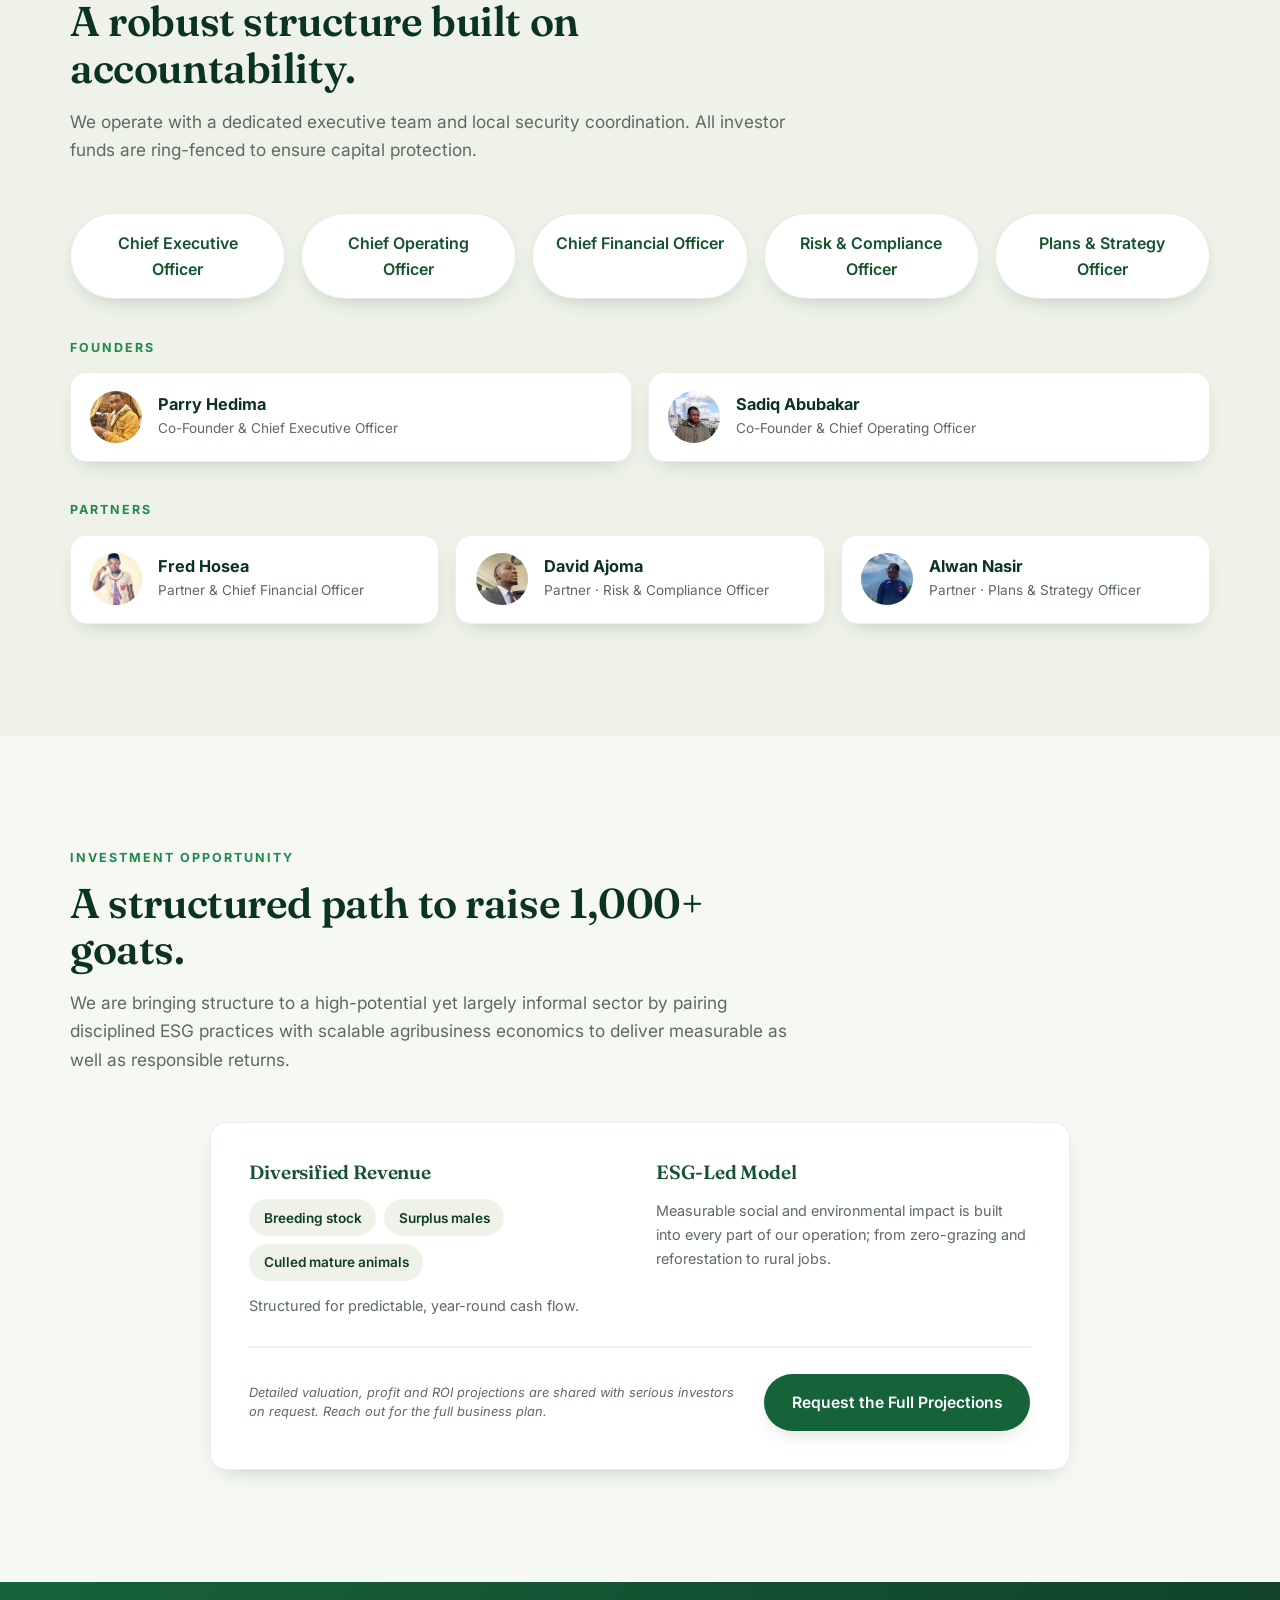
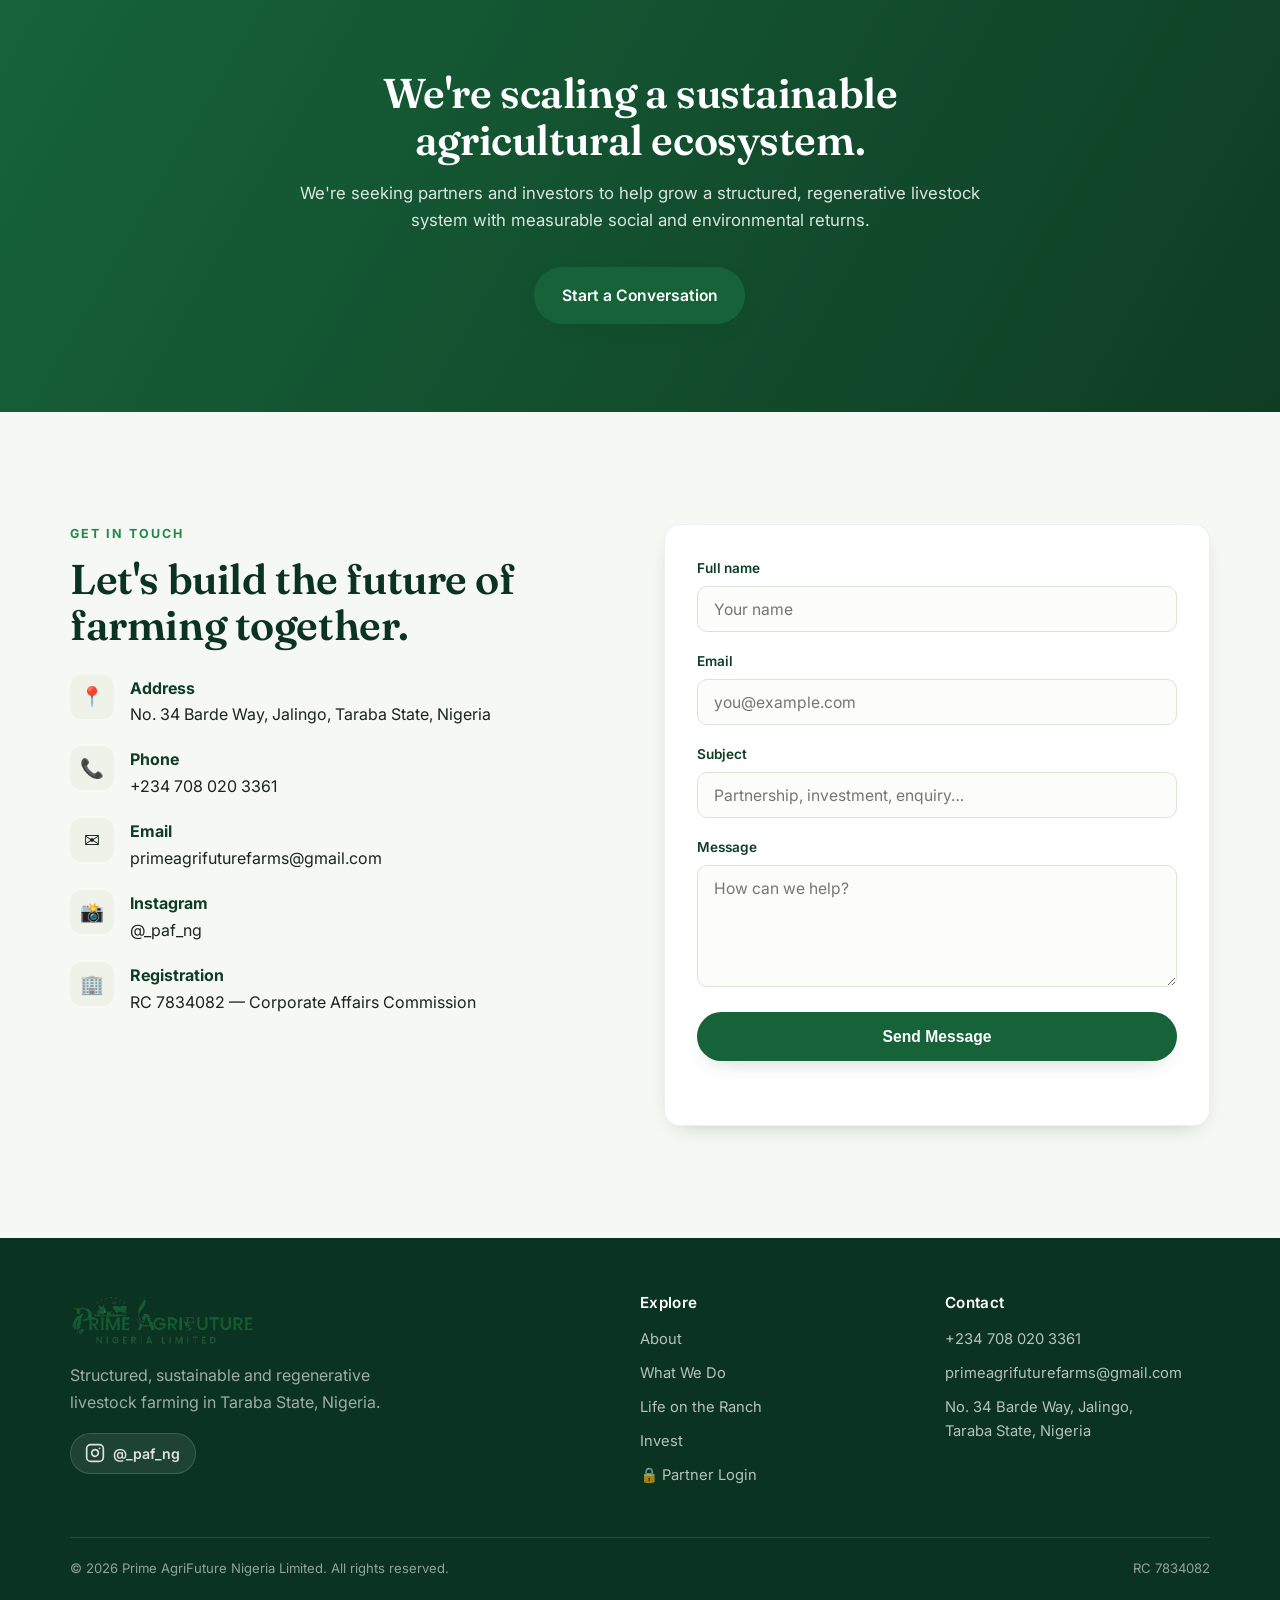
==== commit ad394081: "Shorten name to Sadiq Abubakar Co-Authored-By: Claude Opus 4.8 <noreply@anthropic.com>" ====
--- a/index.html
+++ b/index.html
@@ -278,9 +278,9 @@
             </div>
           </article>
           <article class="person reveal">
-            <img class="avatar avatar-photo" src="assets/team/sadiq.jpg" alt="Sadiq Muhammad Abubakar" loading="lazy" style="object-position:center" />
+            <img class="avatar avatar-photo" src="assets/team/sadiq.jpg" alt="Sadiq Abubakar" loading="lazy" style="object-position:center" />
             <div class="person-info">
-              <span class="person-name">Sadiq Muhammad Abubakar</span>
+              <span class="person-name">Sadiq Abubakar</span>
               <span class="person-role">Co-Founder &amp; Chief Operating Officer</span>
             </div>
           </article>
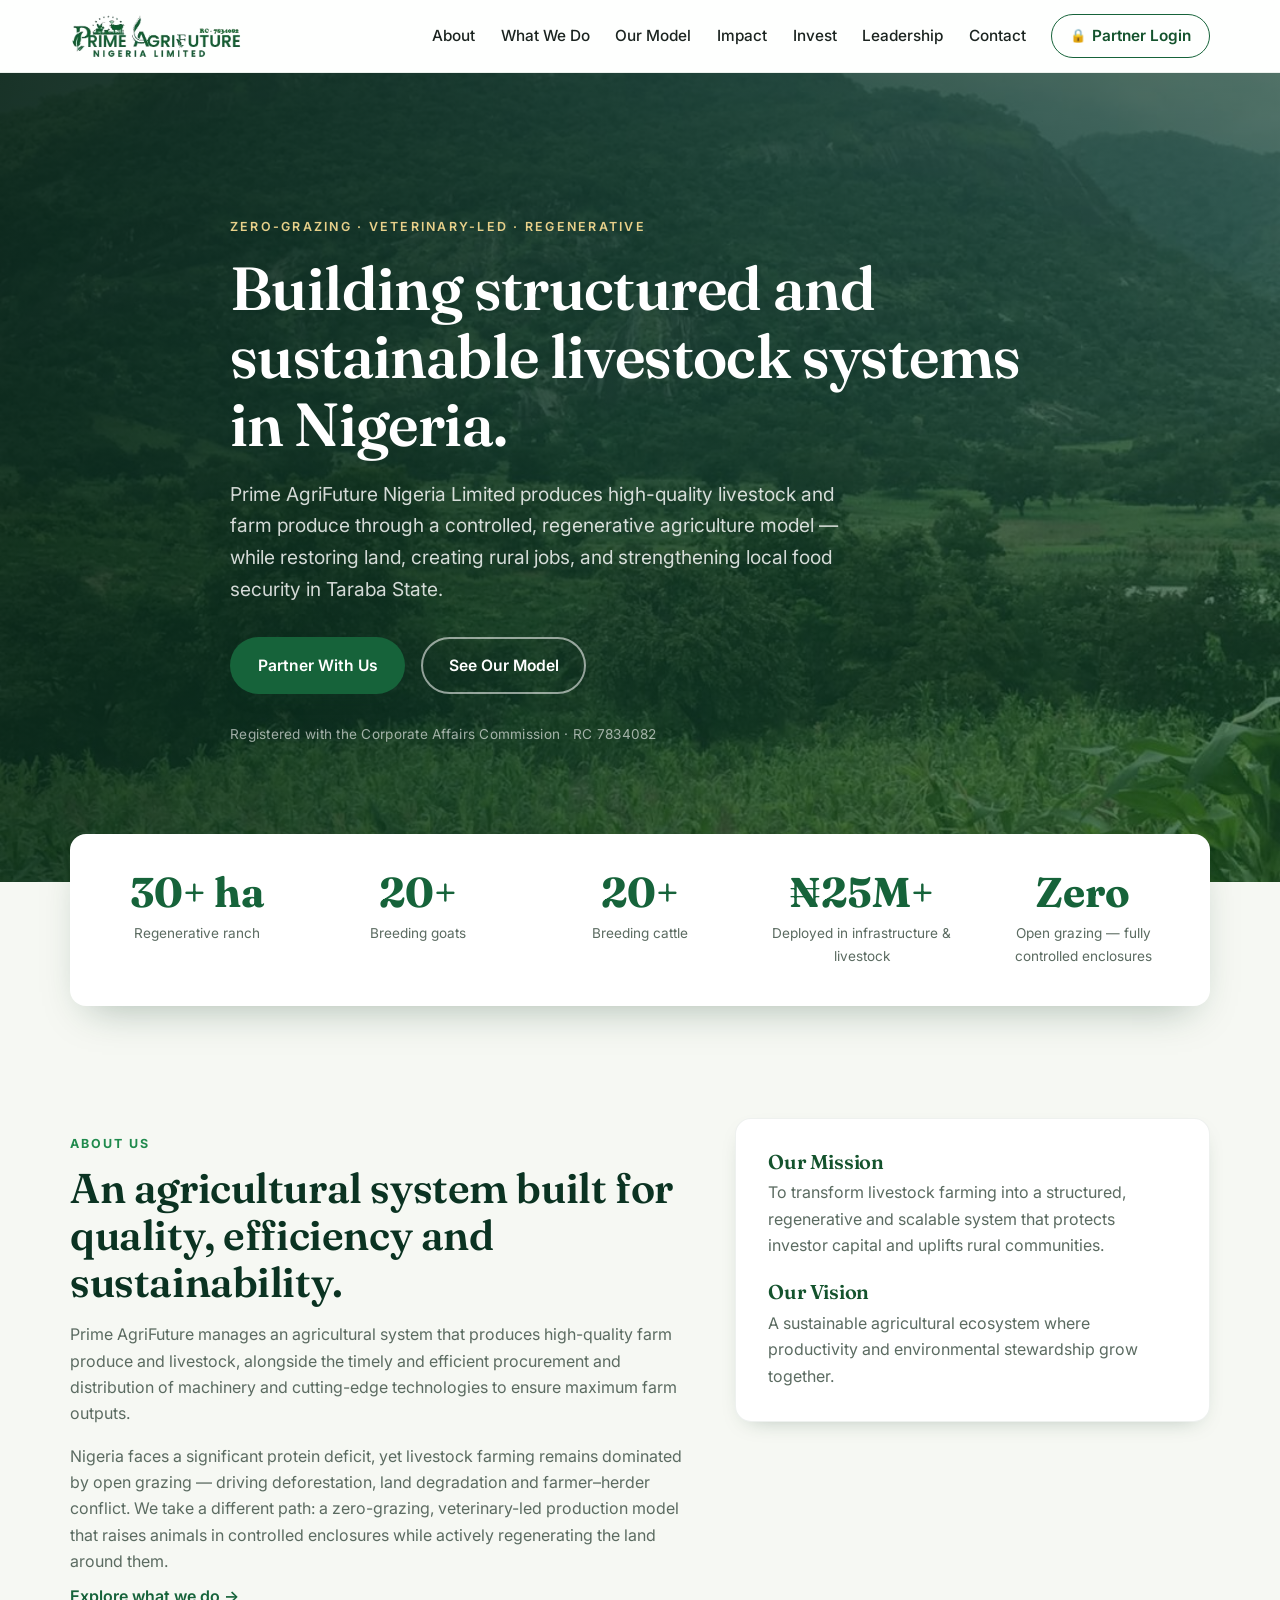
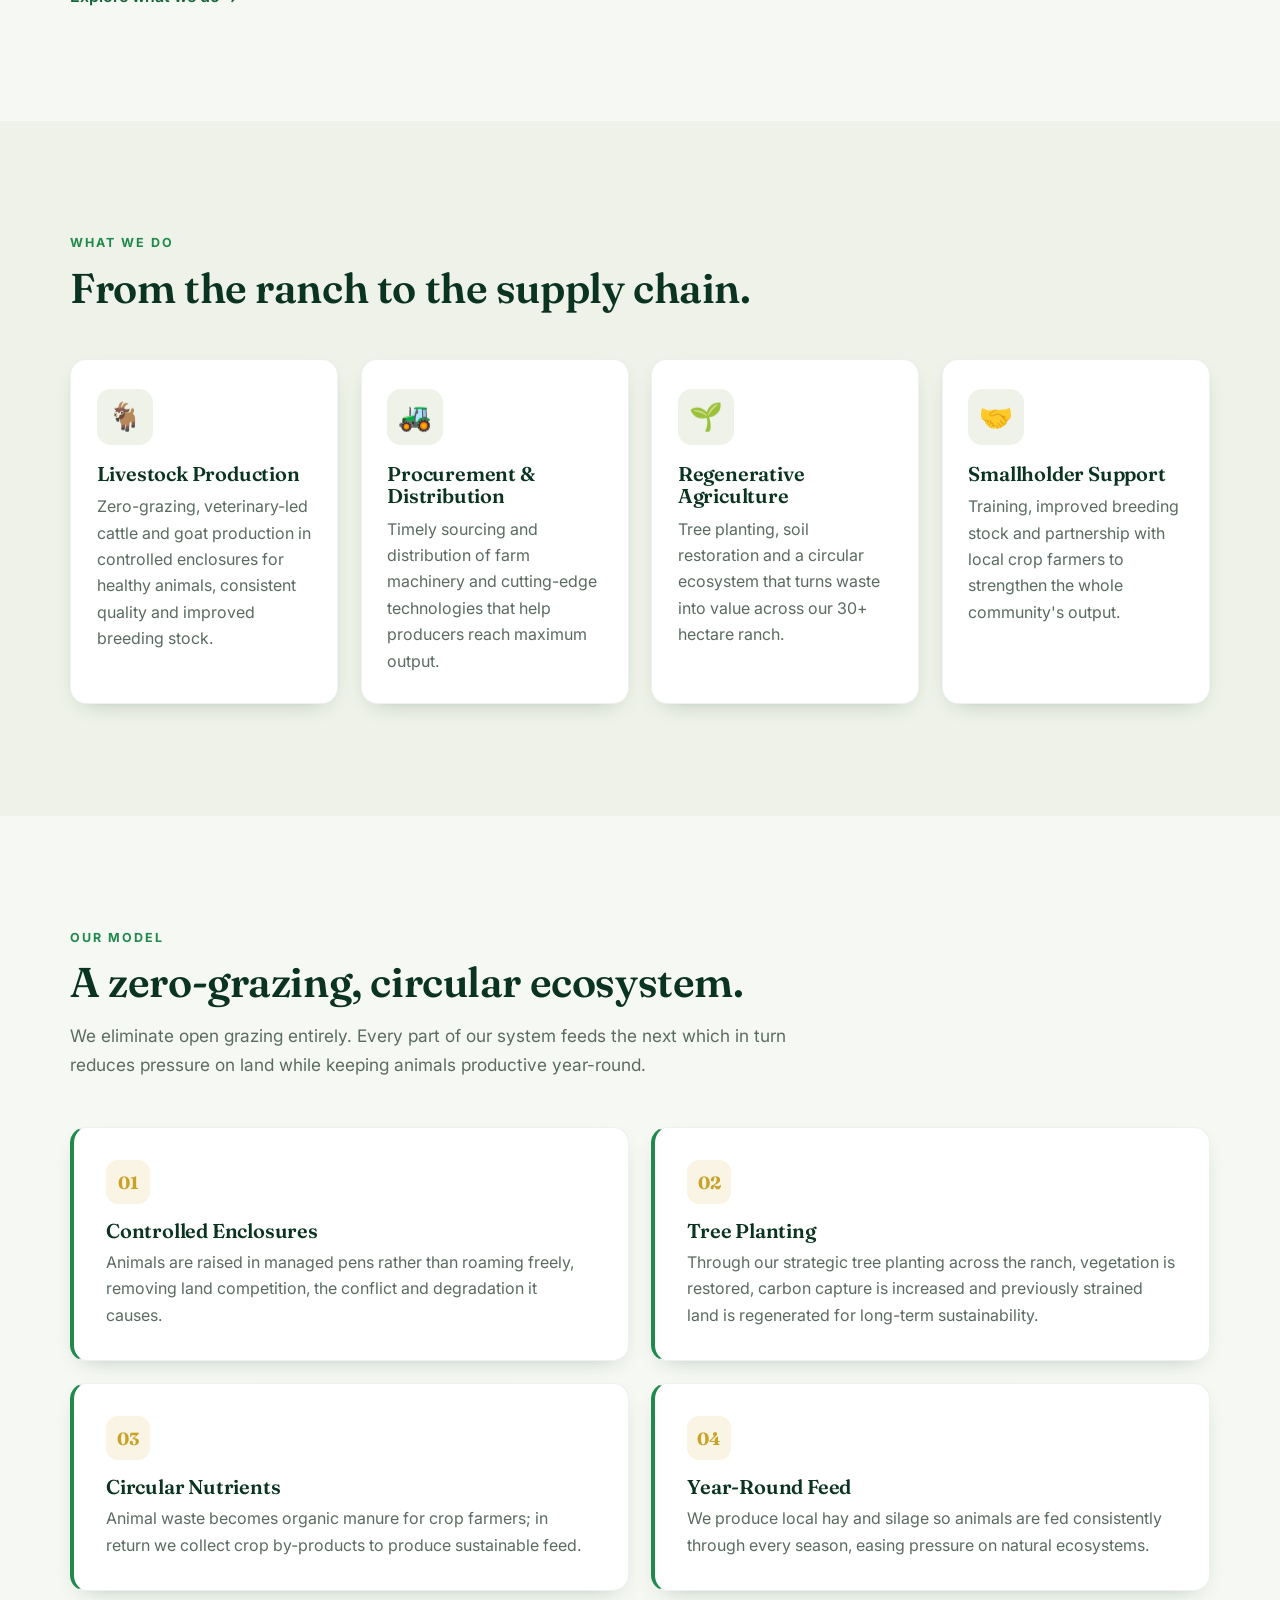
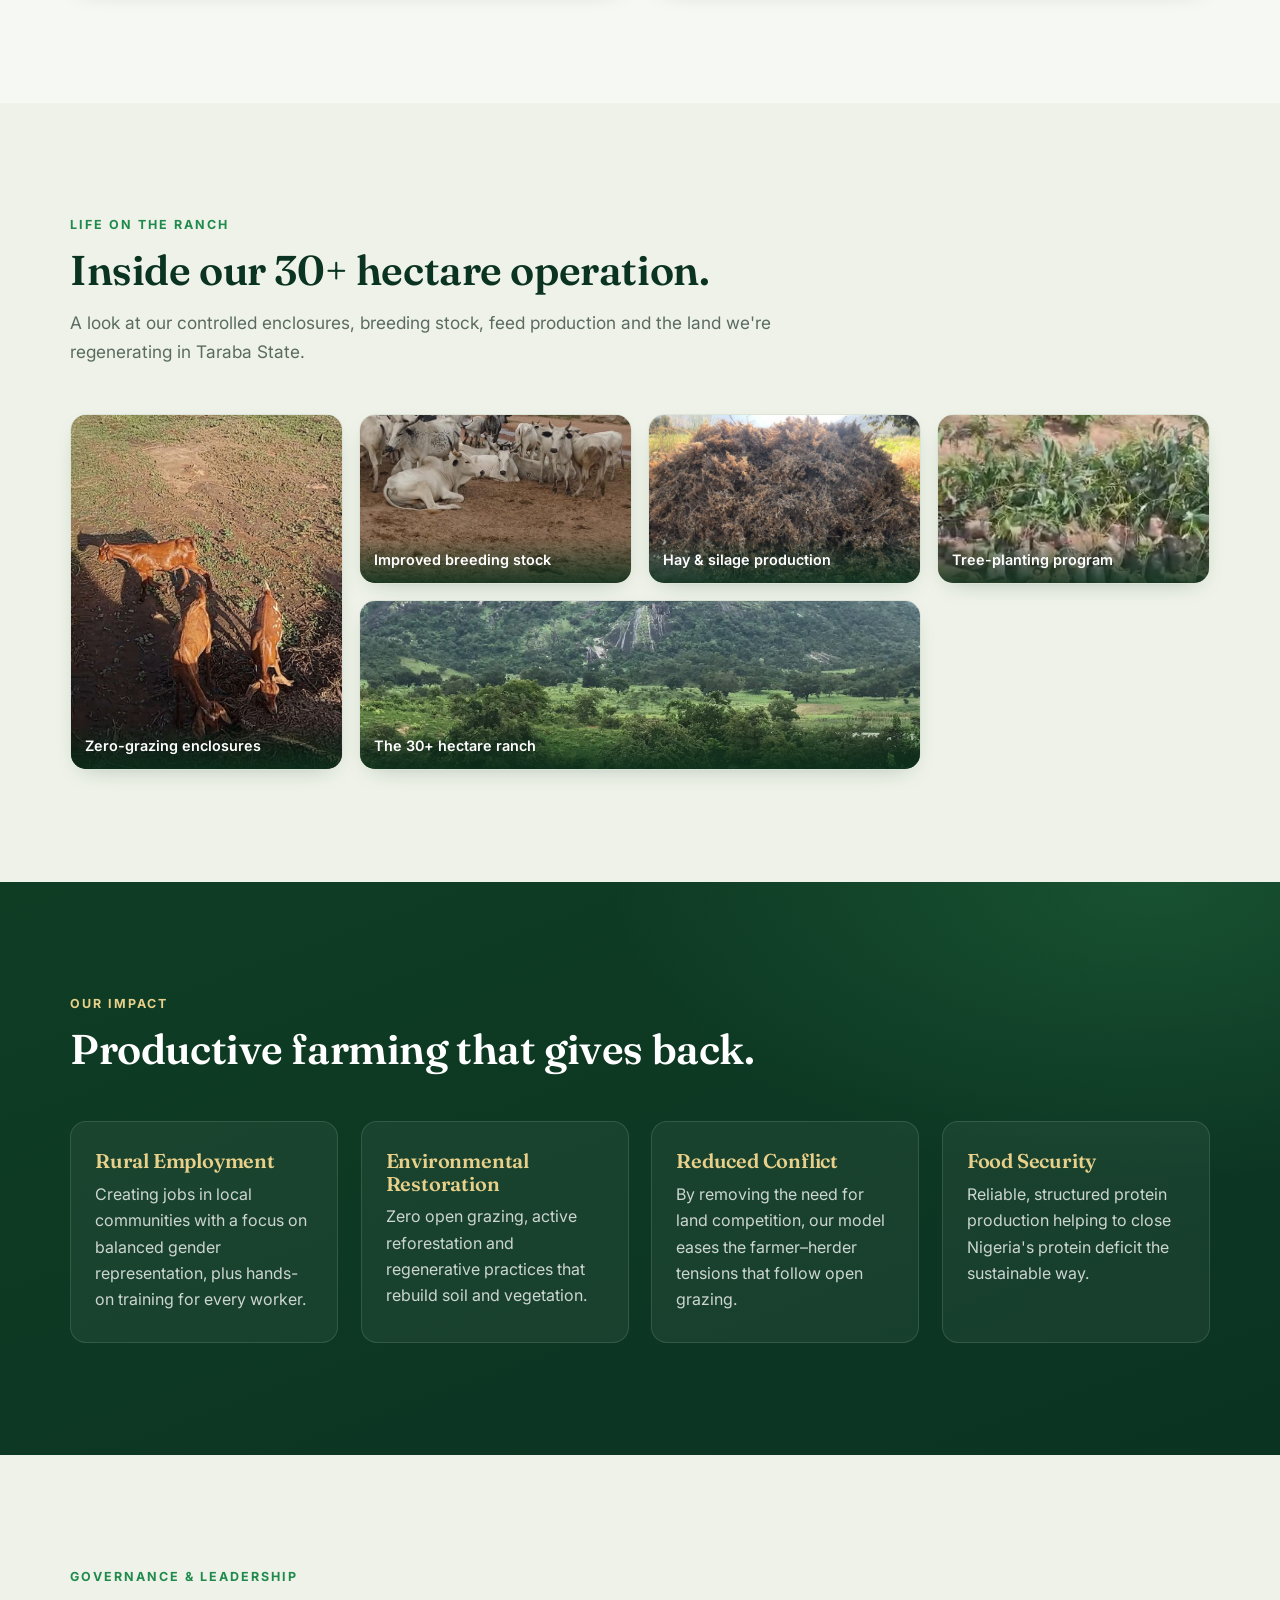
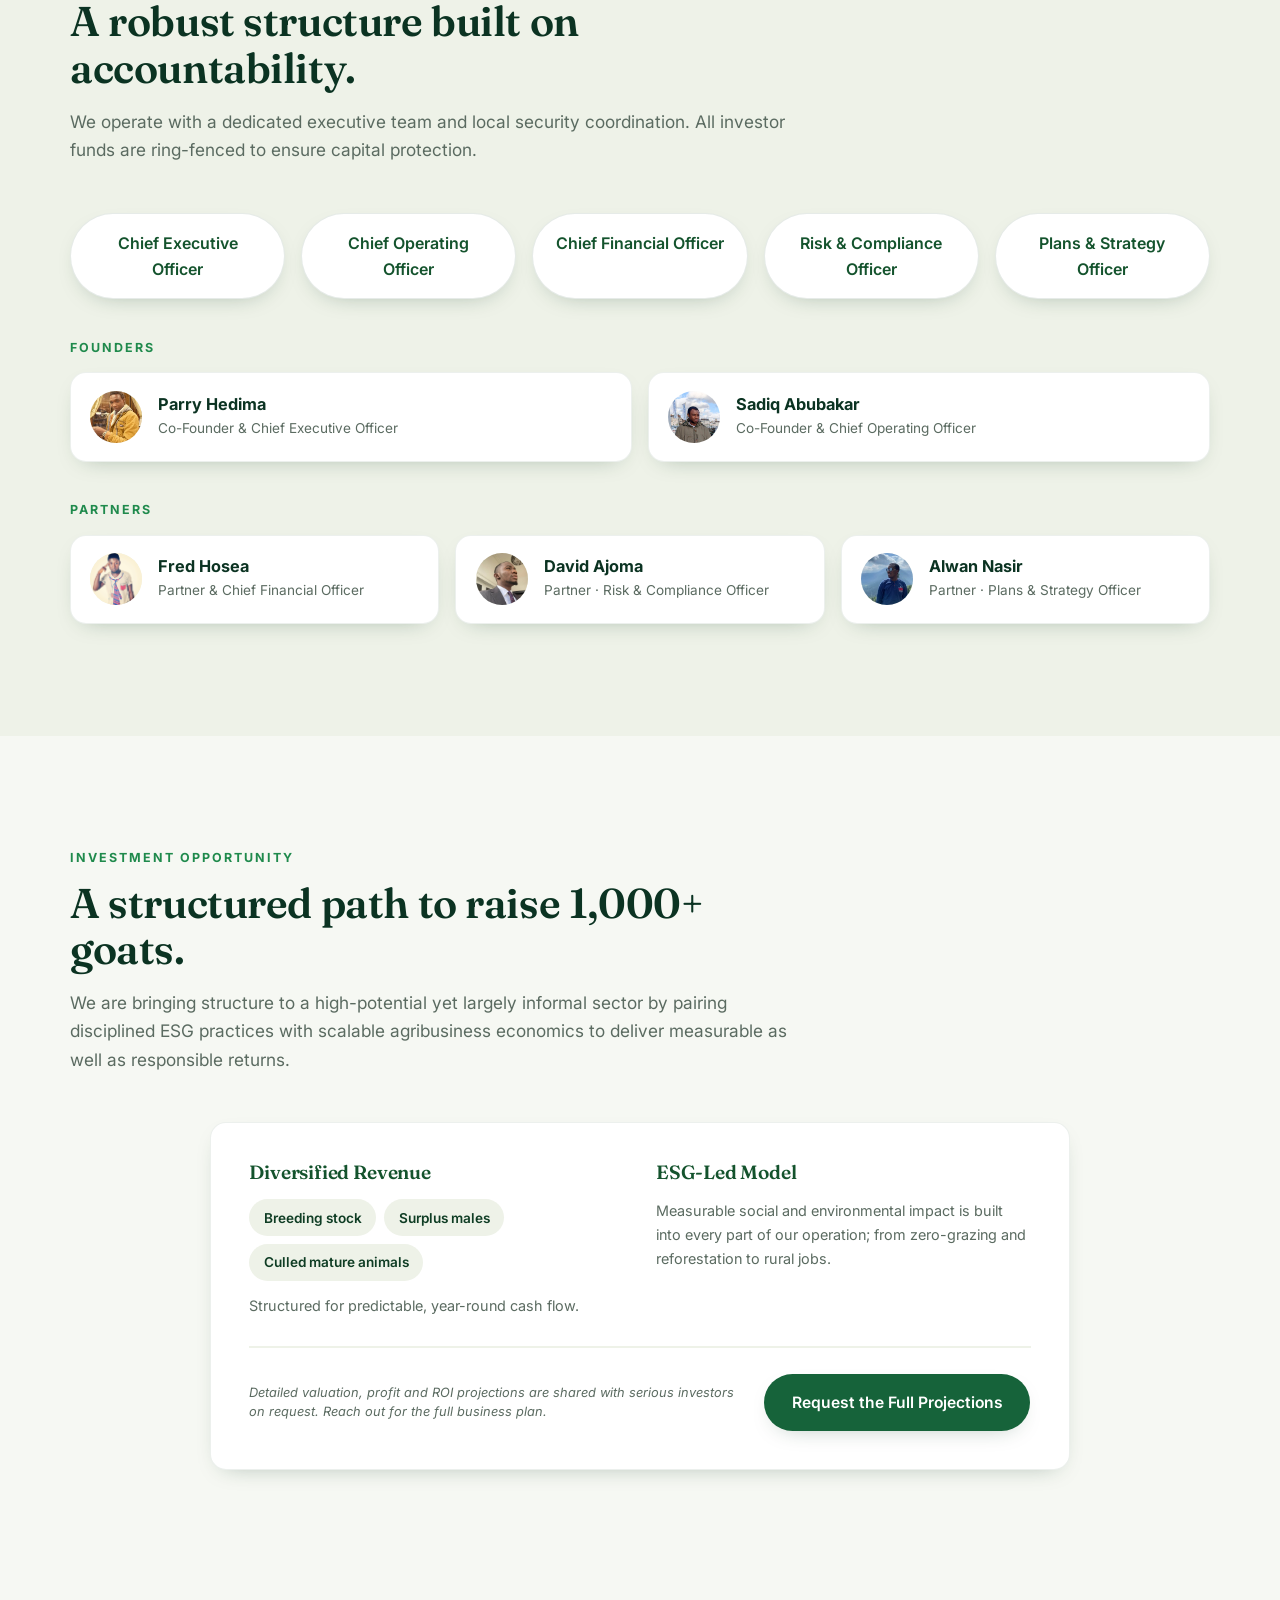
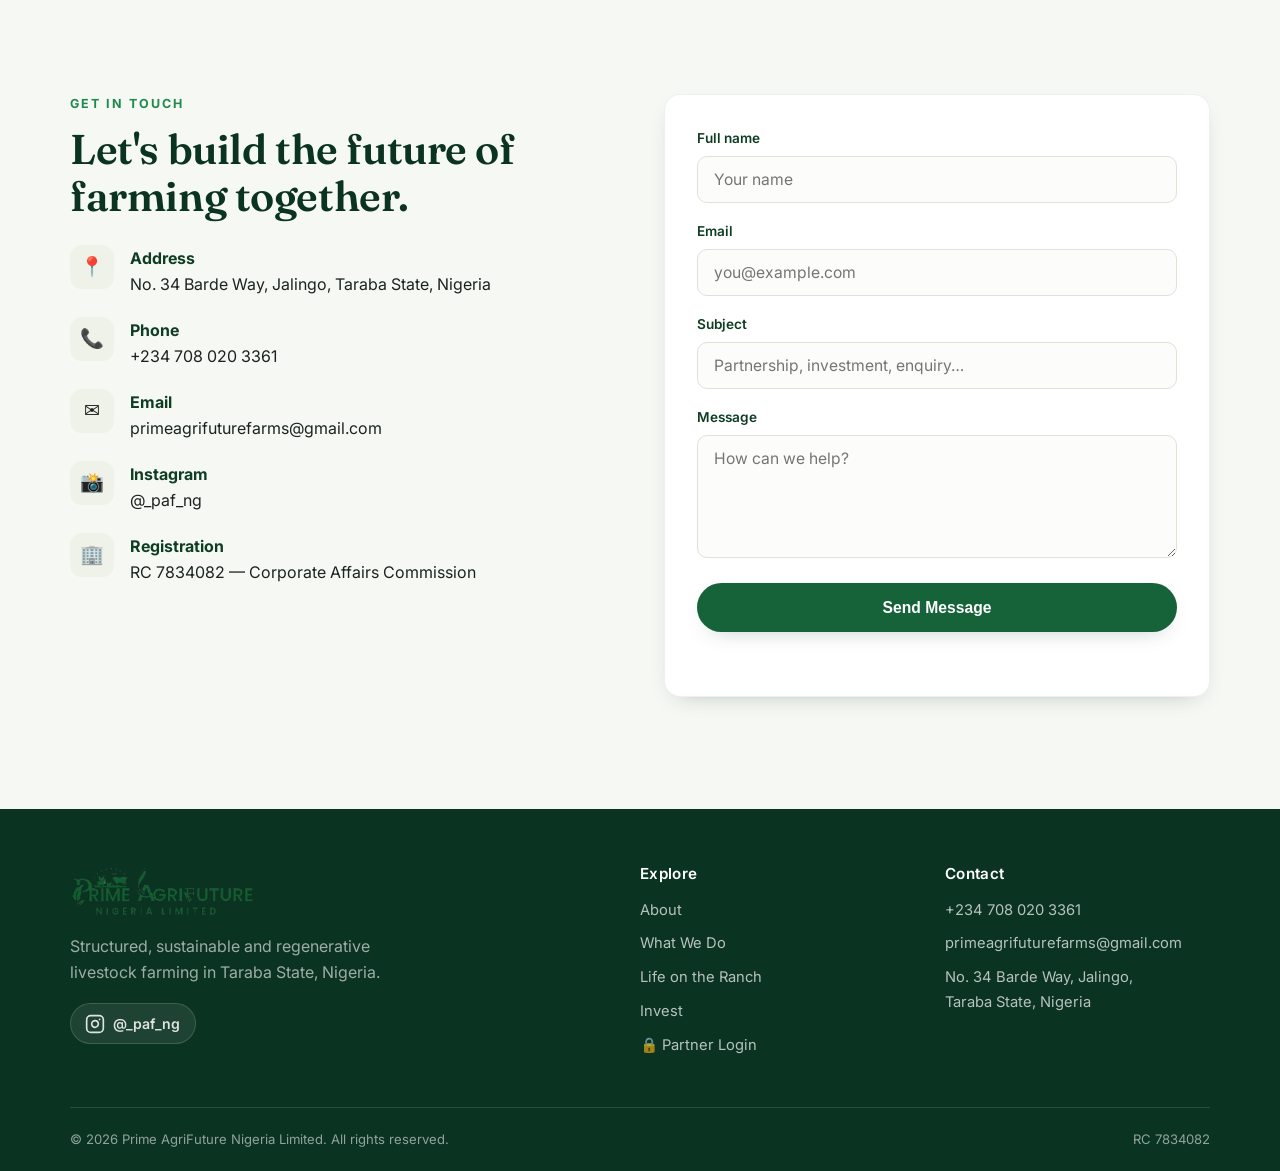
==== commit ff81d302: "Remove 'scaling a sustainable ecosystem' CTA band Co-Authored-By: Claude Opus 4.8 <noreply@anthropic" ====
--- a/index.html
+++ b/index.html
@@ -347,15 +347,6 @@
           <a href="#contact" class="btn btn-primary">Request the Full Projections</a>
         </div>
       </div>
-    </div>
-  </section>
-
-  <!-- ============ INVEST CTA ============ -->
-  <section class="invest-cta">
-    <div class="container invest-inner reveal">
-      <h2>We're scaling a sustainable agricultural ecosystem.</h2>
-      <p>We're seeking partners and investors to help grow a structured, regenerative livestock system with measurable social and environmental returns.</p>
-      <a href="#contact" class="btn btn-primary">Start a Conversation</a>
     </div>
   </section>
 
--- a/styles.css
+++ b/styles.css
@@ -287,15 +287,6 @@
 .rs-note { margin-top: .8rem; font-size: .9rem; }
 .proj-disclaimer { font-size: .8rem; color: var(--muted); line-height: 1.5; font-style: italic; }
 
-/* ---------- Invest CTA ---------- */
-.invest-cta {
-  background: linear-gradient(120deg, var(--green-600), var(--green-800));
-  color: #fff; text-align: center; padding: clamp(3.5rem, 7vw, 5.5rem) 0;
-}
-.invest-inner { max-width: 680px; margin-inline: auto; }
-.invest-cta h2 { color: #fff; }
-.invest-cta p { color: rgba(255,255,255,.85); margin: 1rem 0 2rem; font-size: 1.05rem; }
-
 /* ---------- Contact ---------- */
 .contact-grid { display: grid; grid-template-columns: 1fr 1fr; gap: 3rem; align-items: start; }
 .contact-list { list-style: none; margin-top: 1.6rem; display: grid; gap: 1.2rem; }
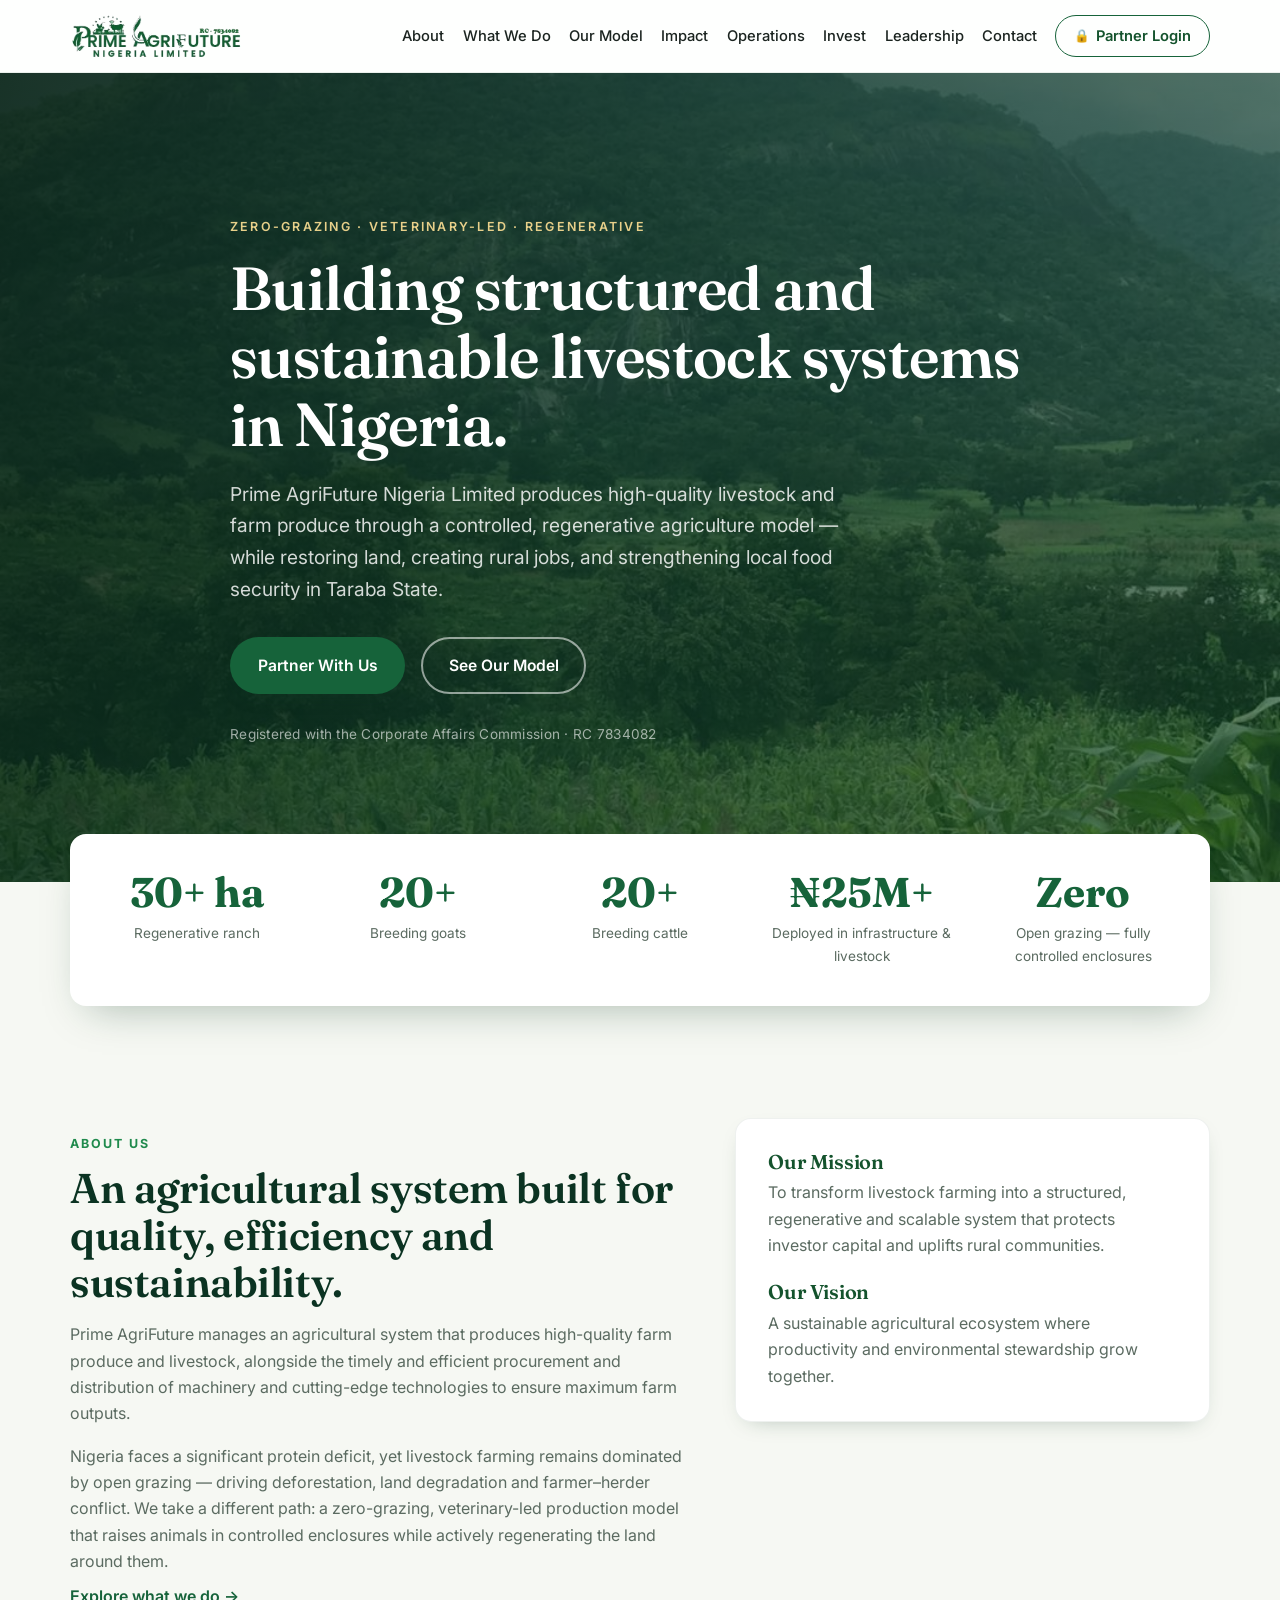
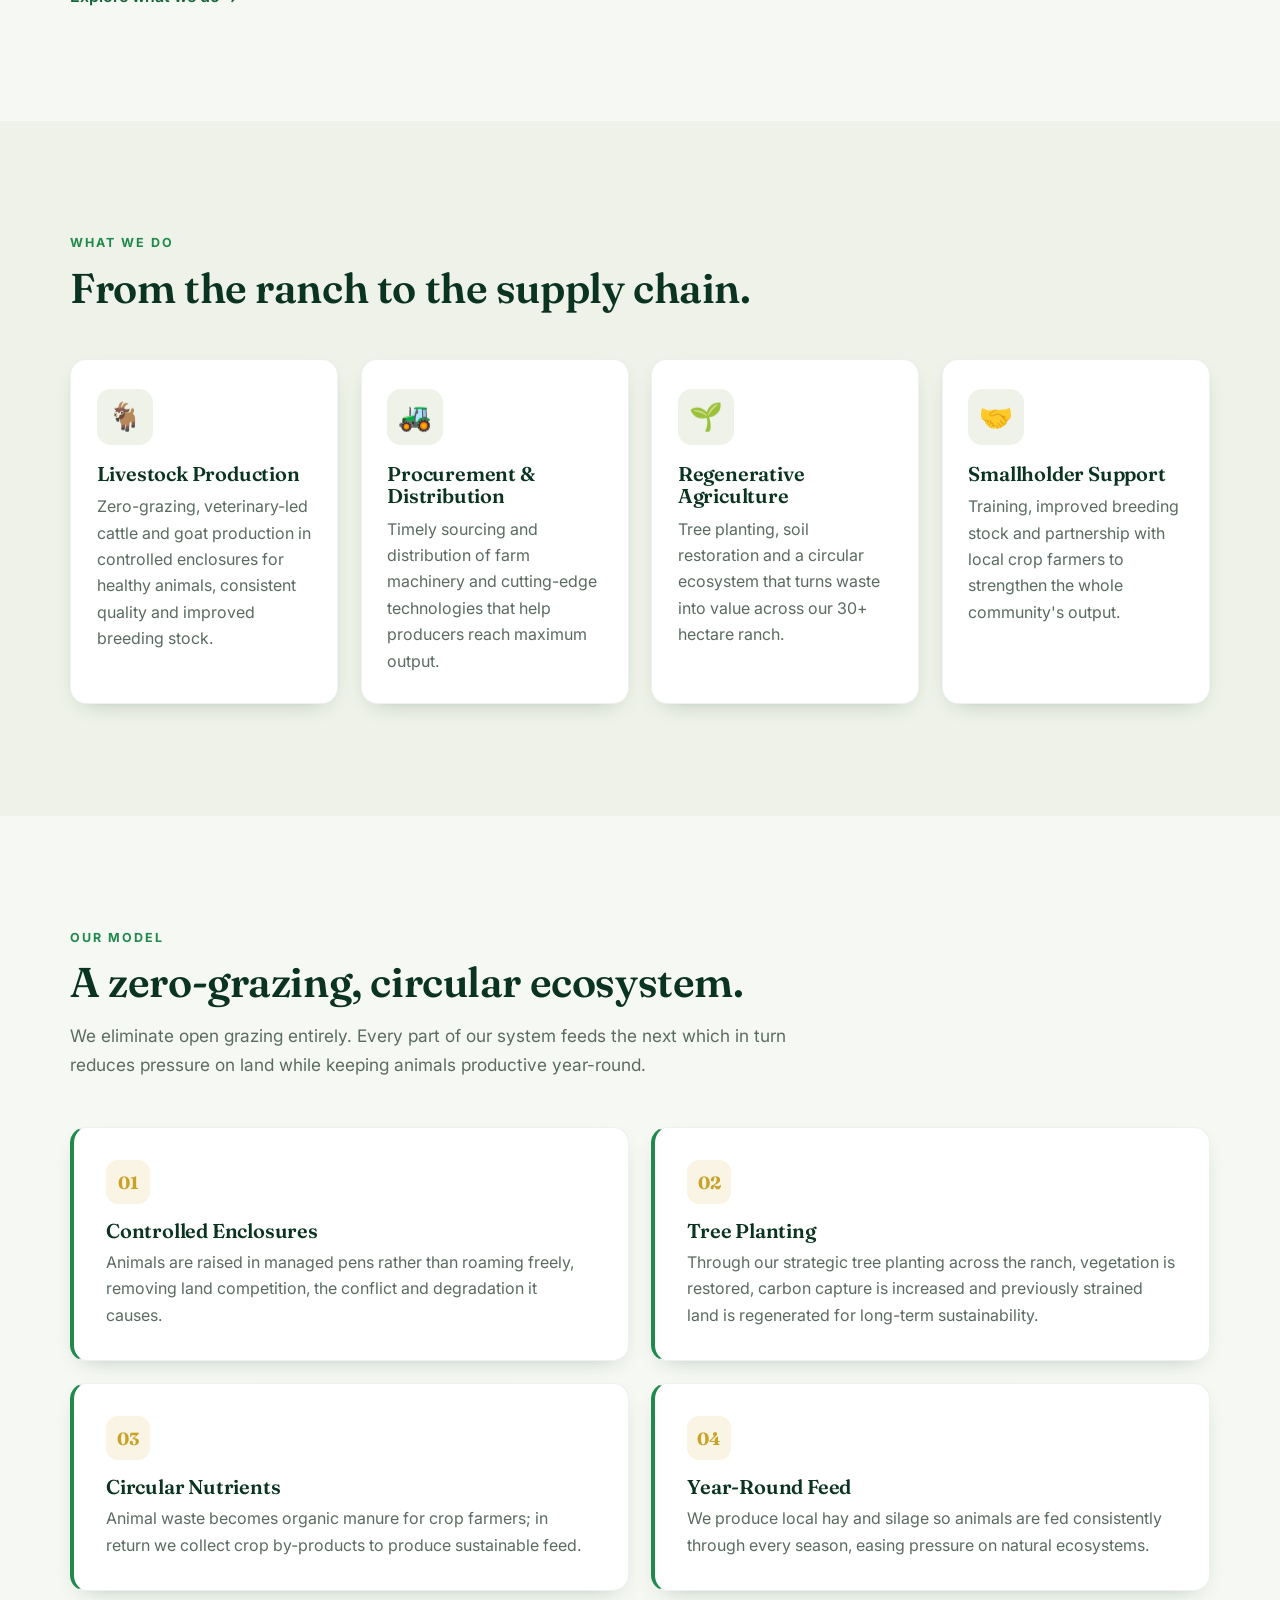
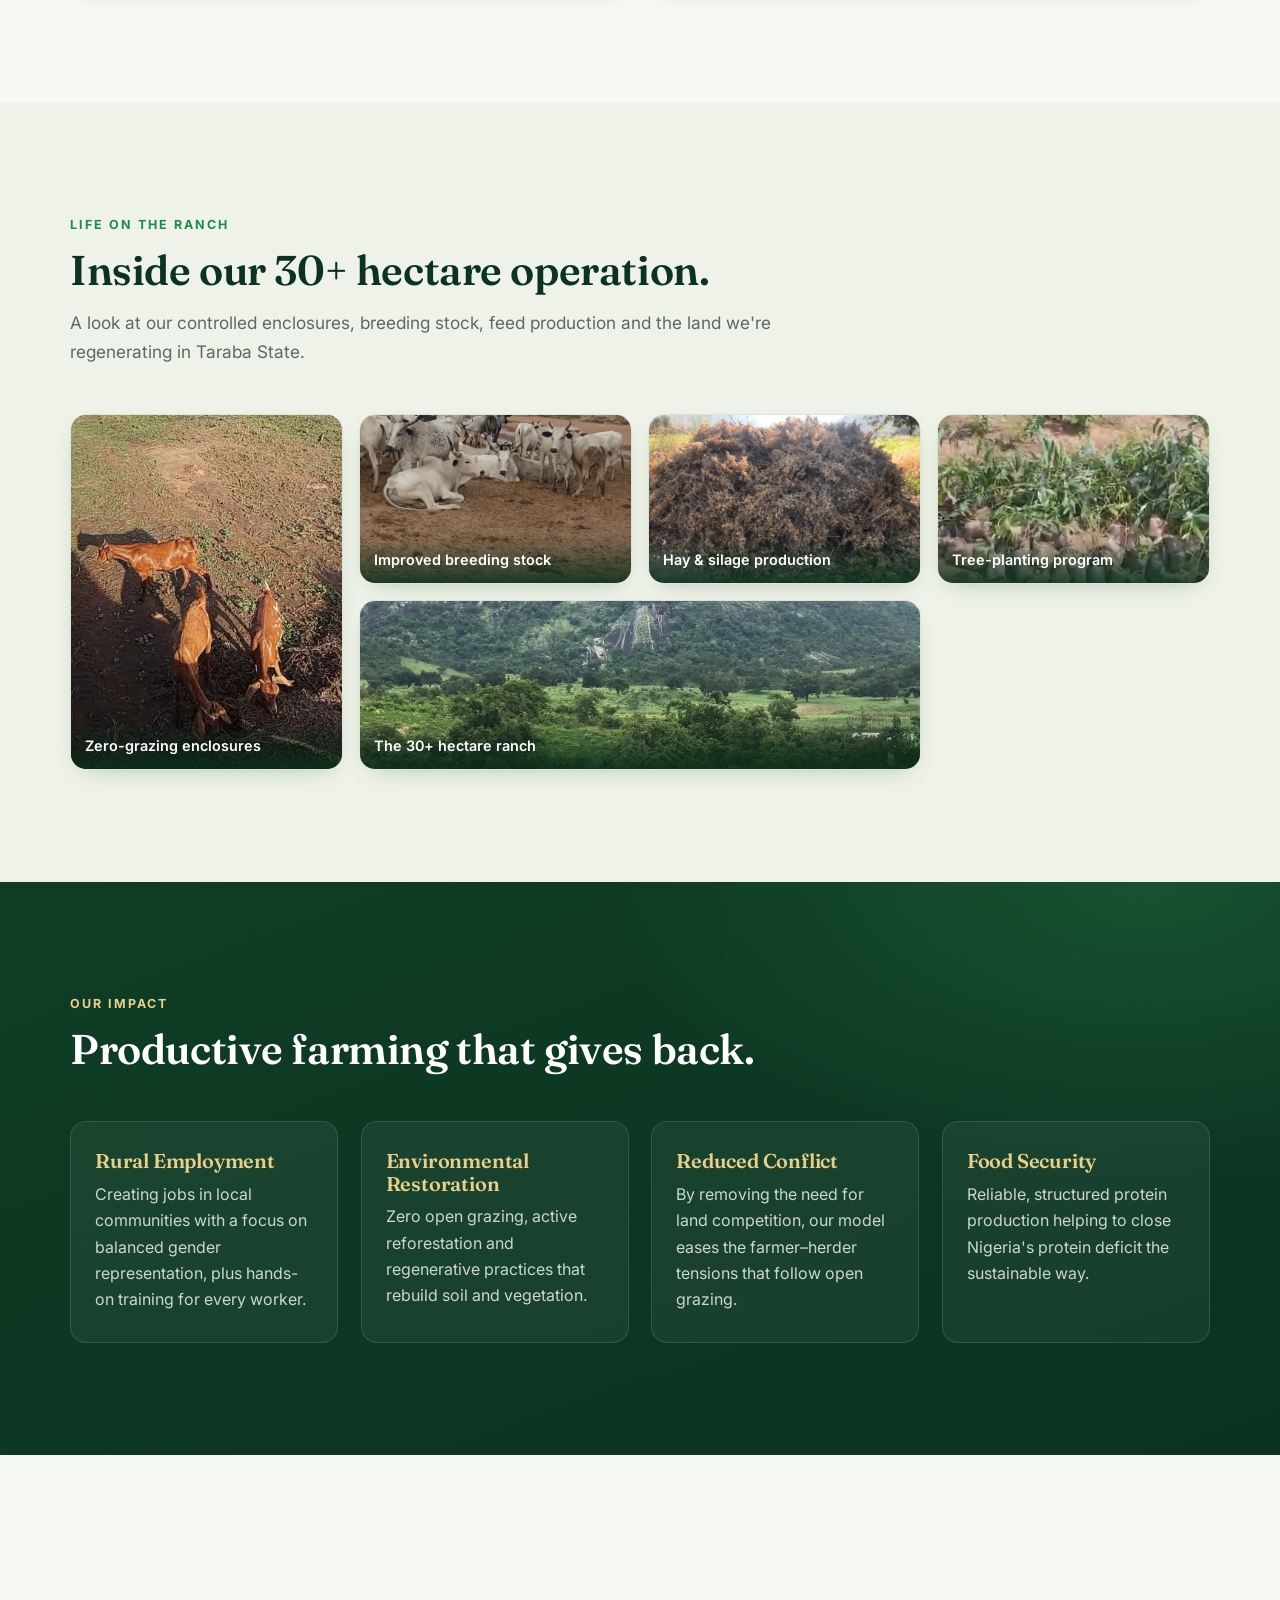
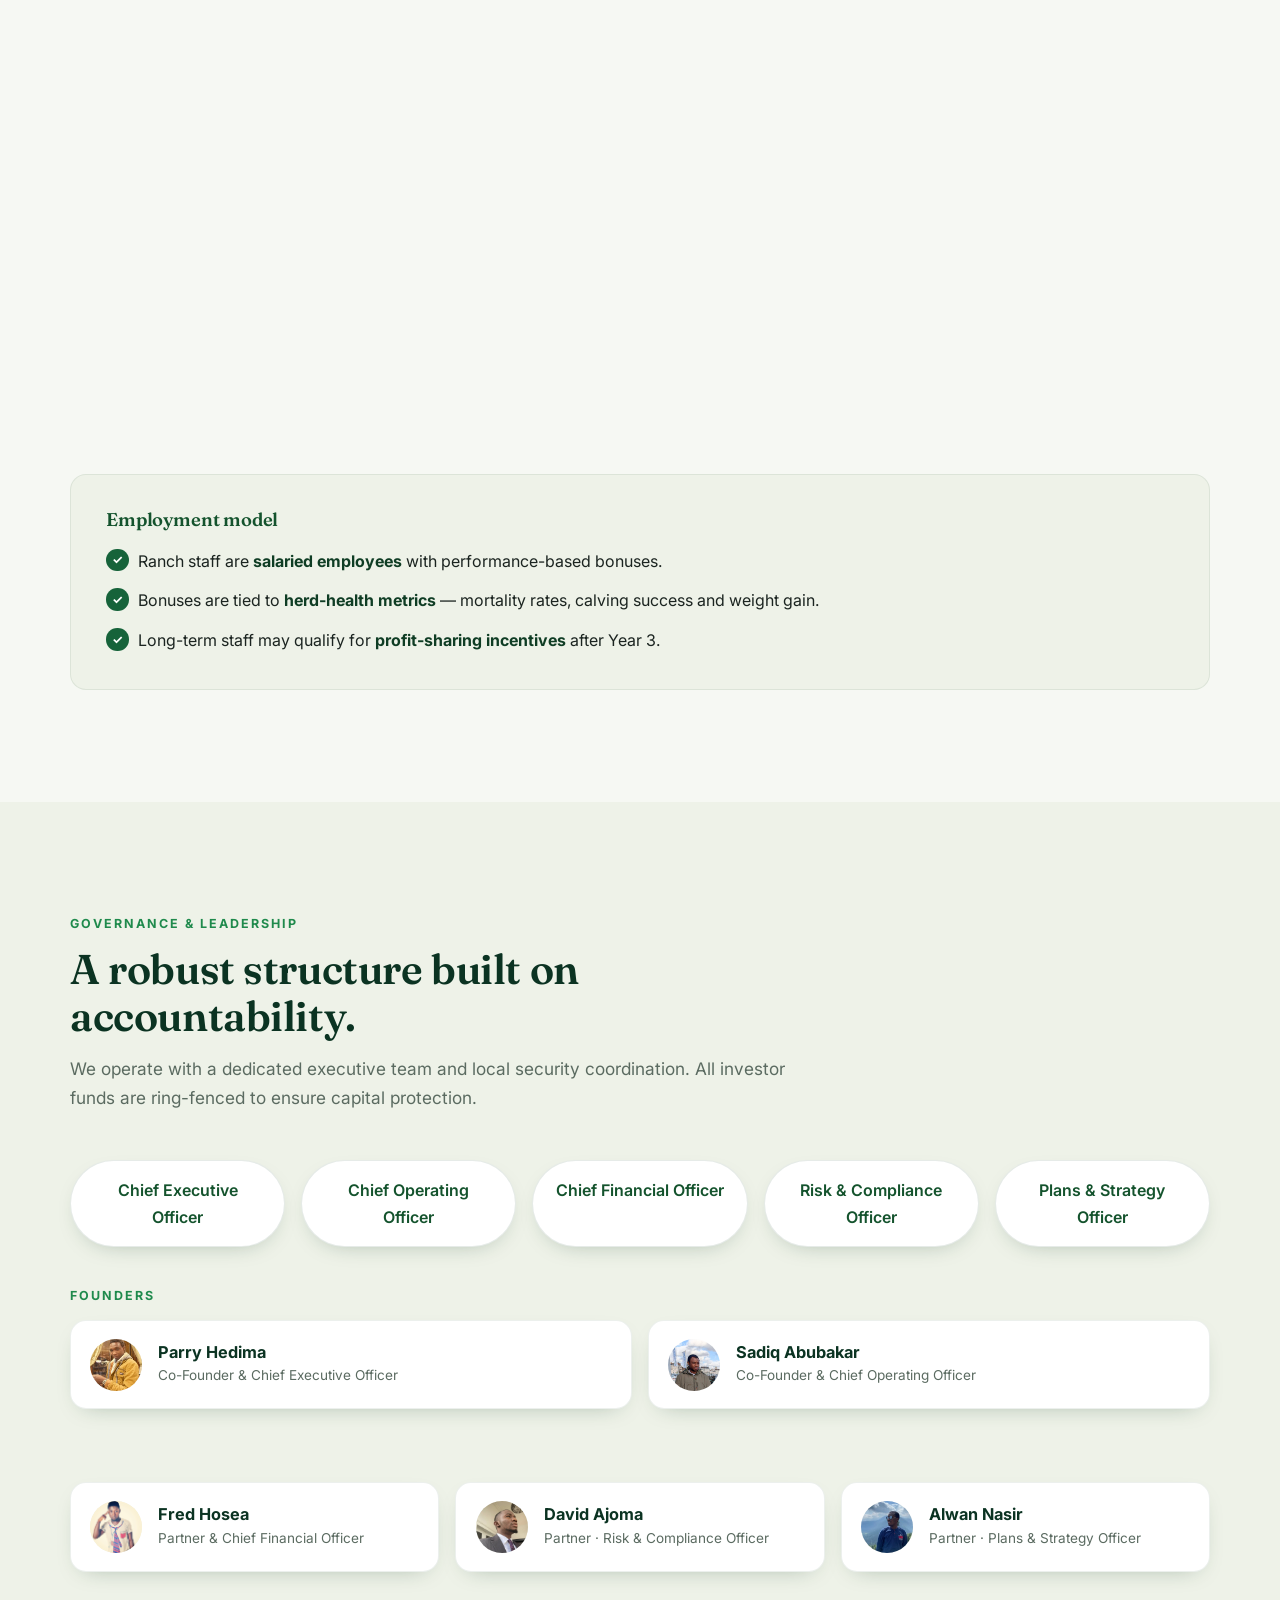
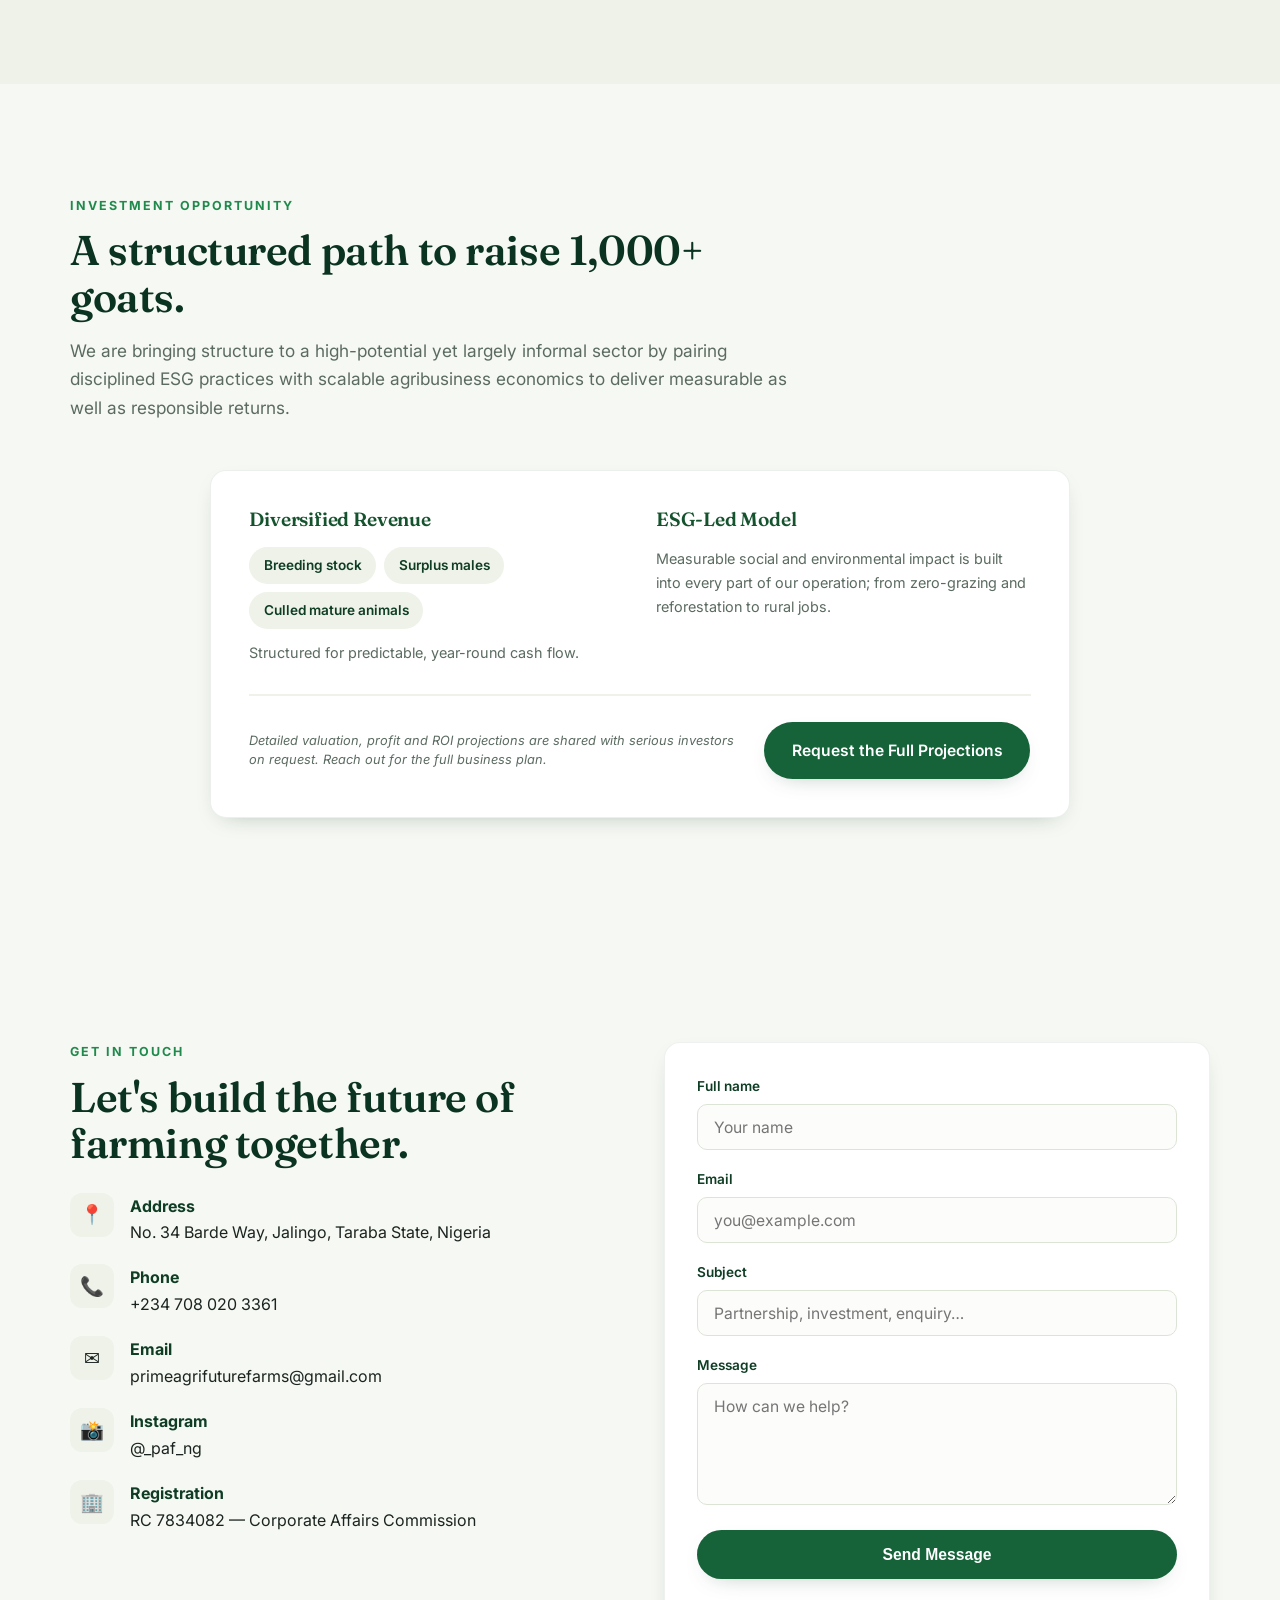
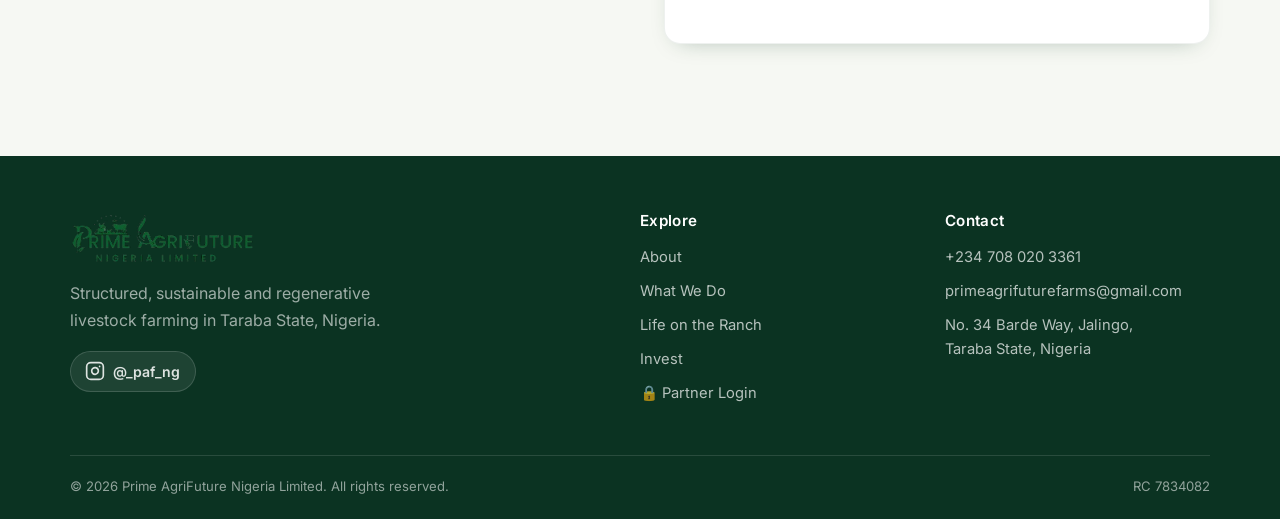
==== commit c53d2e1d: "Add Ranch Operations Model section - Ranch staff structure: Supervisor, Attendants, Veterinary Offic" ====
--- a/index.html
+++ b/index.html
@@ -41,6 +41,7 @@
         <a href="#services">What We Do</a>
         <a href="#model">Our Model</a>
         <a href="#impact">Impact</a>
+        <a href="#operations">Operations</a>
         <a href="#invest">Invest</a>
         <a href="#leadership">Leadership</a>
         <a href="#contact">Contact</a>
@@ -247,6 +248,45 @@
           <h3>Food Security</h3>
           <p>Reliable, structured protein production helping to close Nigeria's protein deficit the sustainable way.</p>
         </div>
+      </div>
+    </div>
+  </section>
+
+  <!-- ============ RANCH OPERATIONS ============ -->
+  <section class="section" id="operations">
+    <div class="container">
+      <div class="section-head reveal">
+        <p class="section-eyebrow">Ranch Operations</p>
+        <h2>A professionally managed ranch.</h2>
+        <p class="section-lead">Prime AgriFuture runs a structured ranch operation with clear roles and accountability at every level.</p>
+      </div>
+
+      <h3 class="ops-subhead reveal">Ranch staff structure</h3>
+      <div class="cards cards-3">
+        <article class="card reveal">
+          <div class="card-icon">👷</div>
+          <h3>Ranch Supervisor</h3>
+          <p>Oversees daily operations, animal welfare and site security.</p>
+        </article>
+        <article class="card reveal">
+          <div class="card-icon">🧑‍🌾</div>
+          <h3>Ranch Attendants</h3>
+          <p>Provide hands-on, direct animal care under the supervisor's guidance.</p>
+        </article>
+        <article class="card reveal">
+          <div class="card-icon">🩺</div>
+          <h3>Veterinary Officer</h3>
+          <p>Monthly health inspections and emergency response — engaged on a contract basis.</p>
+        </article>
+      </div>
+
+      <div class="ops-employment reveal">
+        <h3>Employment model</h3>
+        <ul class="ops-list">
+          <li>Ranch staff are <strong>salaried employees</strong> with performance-based bonuses.</li>
+          <li>Bonuses are tied to <strong>herd-health metrics</strong> — mortality rates, calving success and weight gain.</li>
+          <li>Long-term staff may qualify for <strong>profit-sharing incentives</strong> after Year&nbsp;3.</li>
+        </ul>
       </div>
     </div>
   </section>
--- a/styles.css
+++ b/styles.css
@@ -91,8 +91,8 @@
 }
 .header-inner { display: flex; align-items: center; justify-content: space-between; height: 72px; }
 .brand-logo { height: 46px; width: auto; }
-.nav { display: flex; align-items: center; gap: 1.6rem; }
-.nav a { font-weight: 500; font-size: .96rem; color: var(--ink); transition: color .2s; }
+.nav { display: flex; align-items: center; gap: 1.15rem; }
+.nav a { font-weight: 500; font-size: .92rem; color: var(--ink); transition: color .2s; white-space: nowrap; }
 .nav a:hover { color: var(--green-600); }
 .nav .nav-cta {
   background: var(--green-600); color: #fff; padding: .55rem 1.2rem; border-radius: 999px;
@@ -169,6 +169,25 @@
 
 /* ---------- Cards / Services ---------- */
 .cards { display: grid; grid-template-columns: repeat(4, 1fr); gap: 1.4rem; }
+.cards-3 { grid-template-columns: repeat(3, 1fr); }
+
+/* Ranch operations */
+.ops-subhead { color: var(--green-700); margin-bottom: 1.2rem; font-size: 1.15rem; }
+.ops-employment {
+  margin-top: 1.6rem; background: var(--cream-2); border: 1px solid rgba(15,61,36,.08);
+  border-radius: var(--radius); padding: clamp(1.6rem, 3vw, 2.2rem);
+}
+.ops-employment h3 { color: var(--green-700); margin-bottom: 1.1rem; font-size: 1.15rem; }
+.ops-list { list-style: none; display: grid; gap: .9rem; }
+.ops-list li {
+  position: relative; padding-left: 2rem; color: var(--ink); line-height: 1.6;
+}
+.ops-list li::before {
+  content: "✓"; position: absolute; left: 0; top: 0;
+  width: 1.4rem; height: 1.4rem; display: grid; place-items: center;
+  background: var(--green-600); color: #fff; border-radius: 50%; font-size: .78rem; font-weight: 700;
+}
+.ops-list strong { color: var(--green-800); }
 .card {
   background: #fff; border-radius: var(--radius); padding: 1.8rem 1.6rem;
   border: 1px solid rgba(15,61,36,.07); box-shadow: var(--shadow-sm);
@@ -356,7 +375,7 @@
   .gallery-tall { grid-row: span 1; }
   .footer-inner { grid-template-columns: 1fr 1fr; }
 }
-@media (max-width: 900px) {
+@media (max-width: 1000px) {
   .nav {
     position: fixed; inset: 72px 0 auto 0; flex-direction: column; align-items: stretch;
     gap: 0; background: #fff; padding: .5rem 1.25rem 1.25rem; border-bottom: 1px solid rgba(15,61,36,.1);
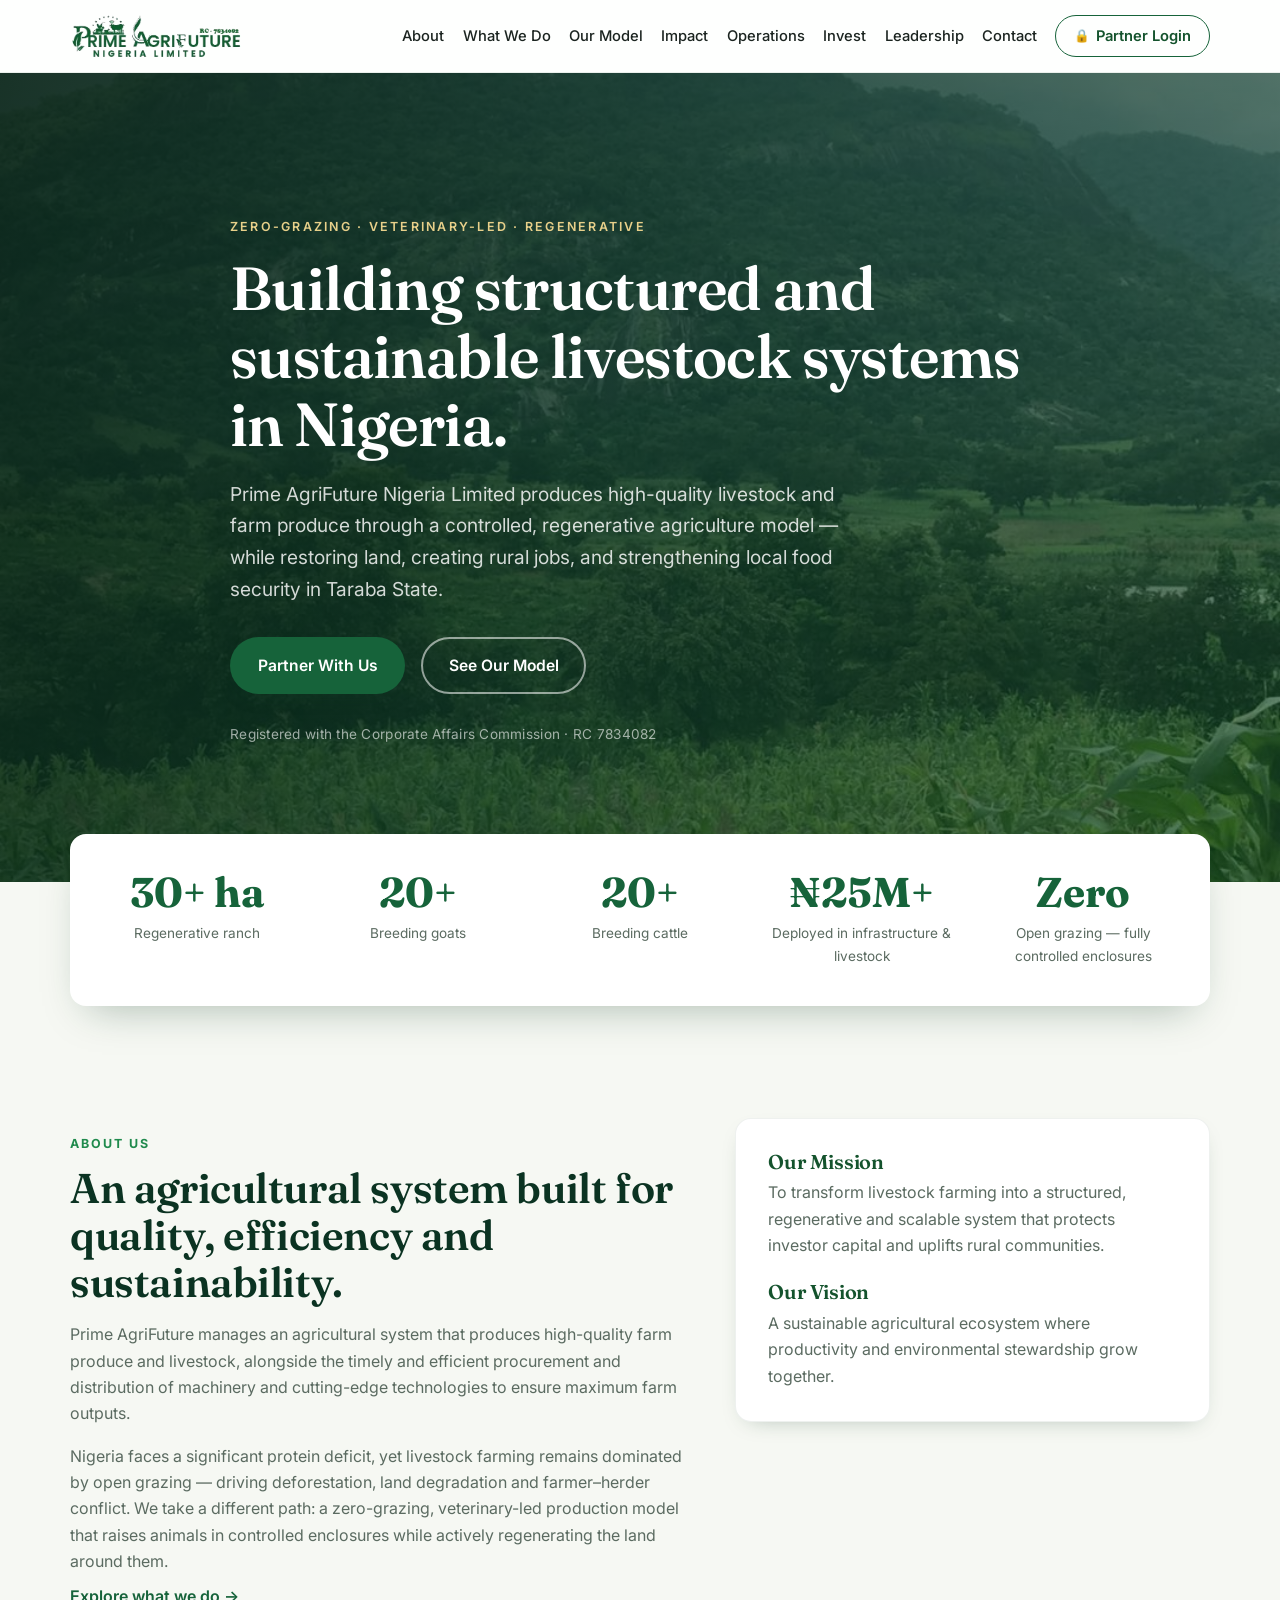
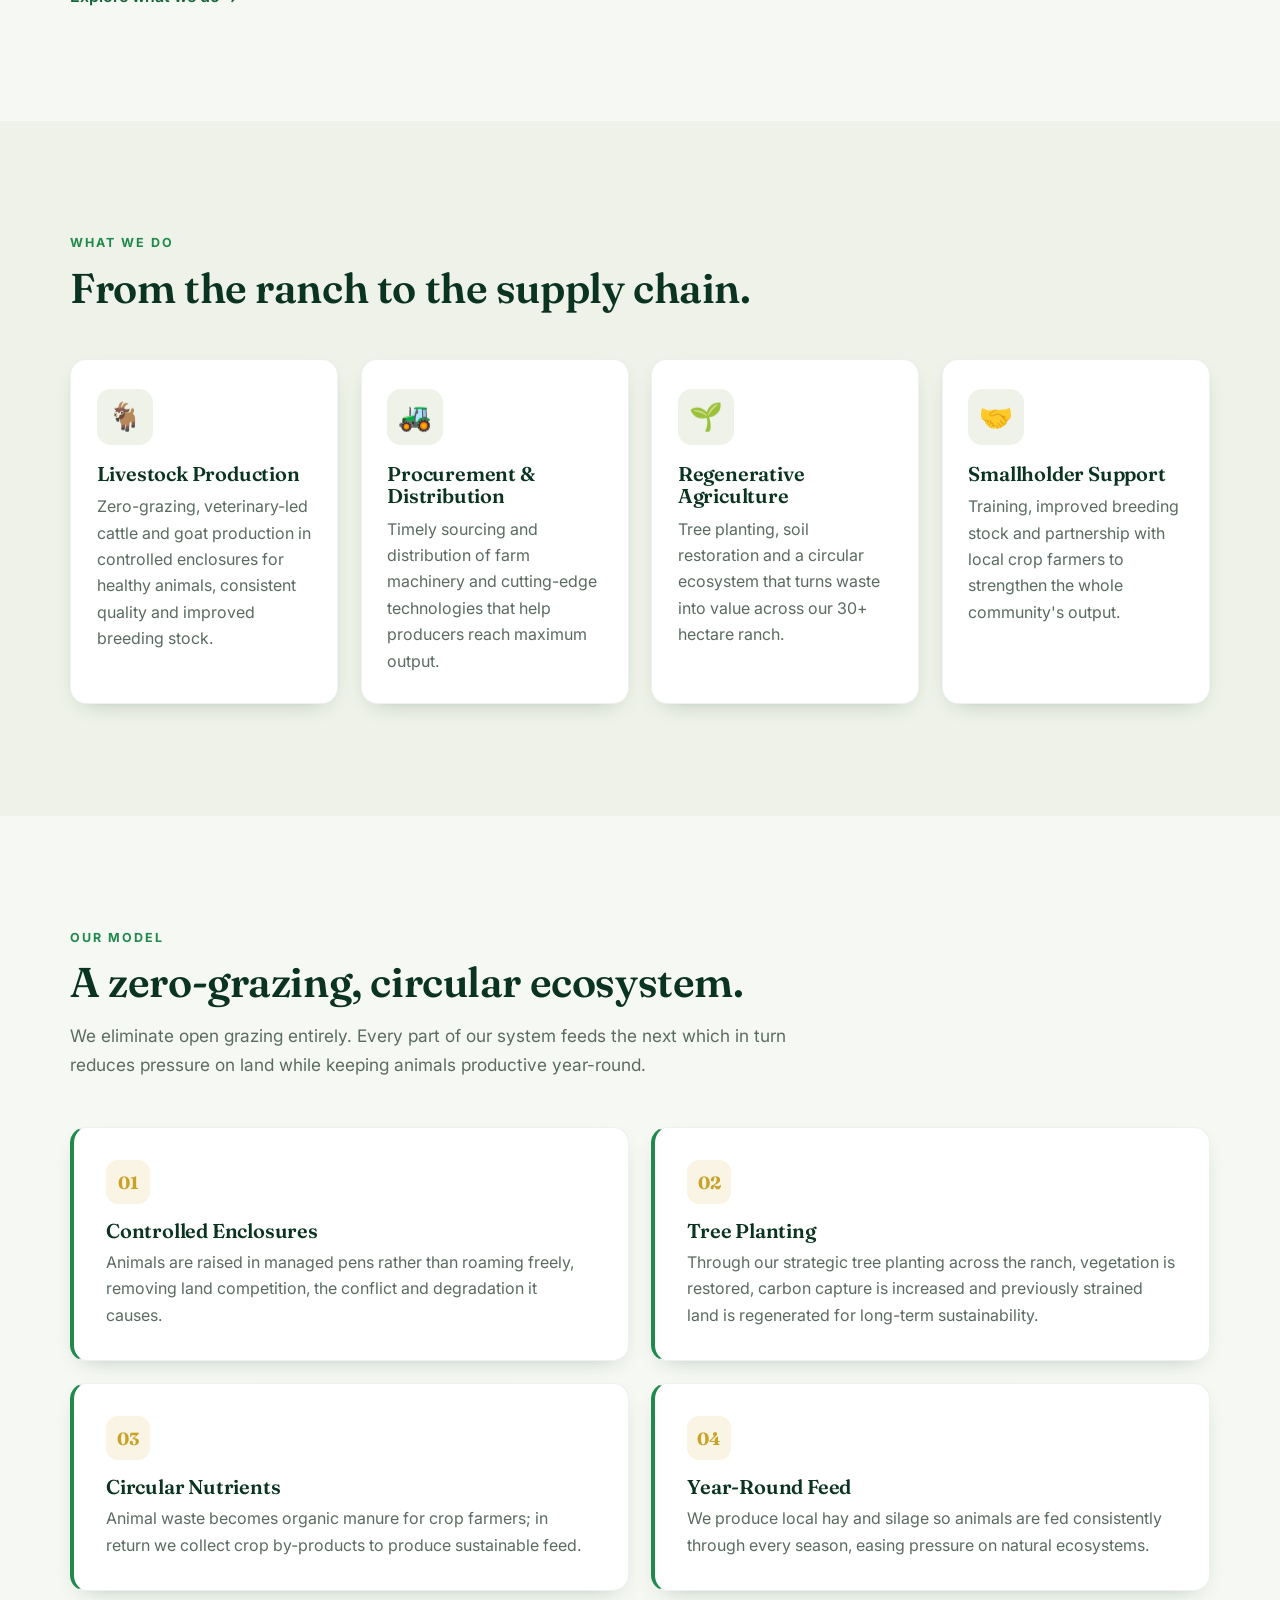
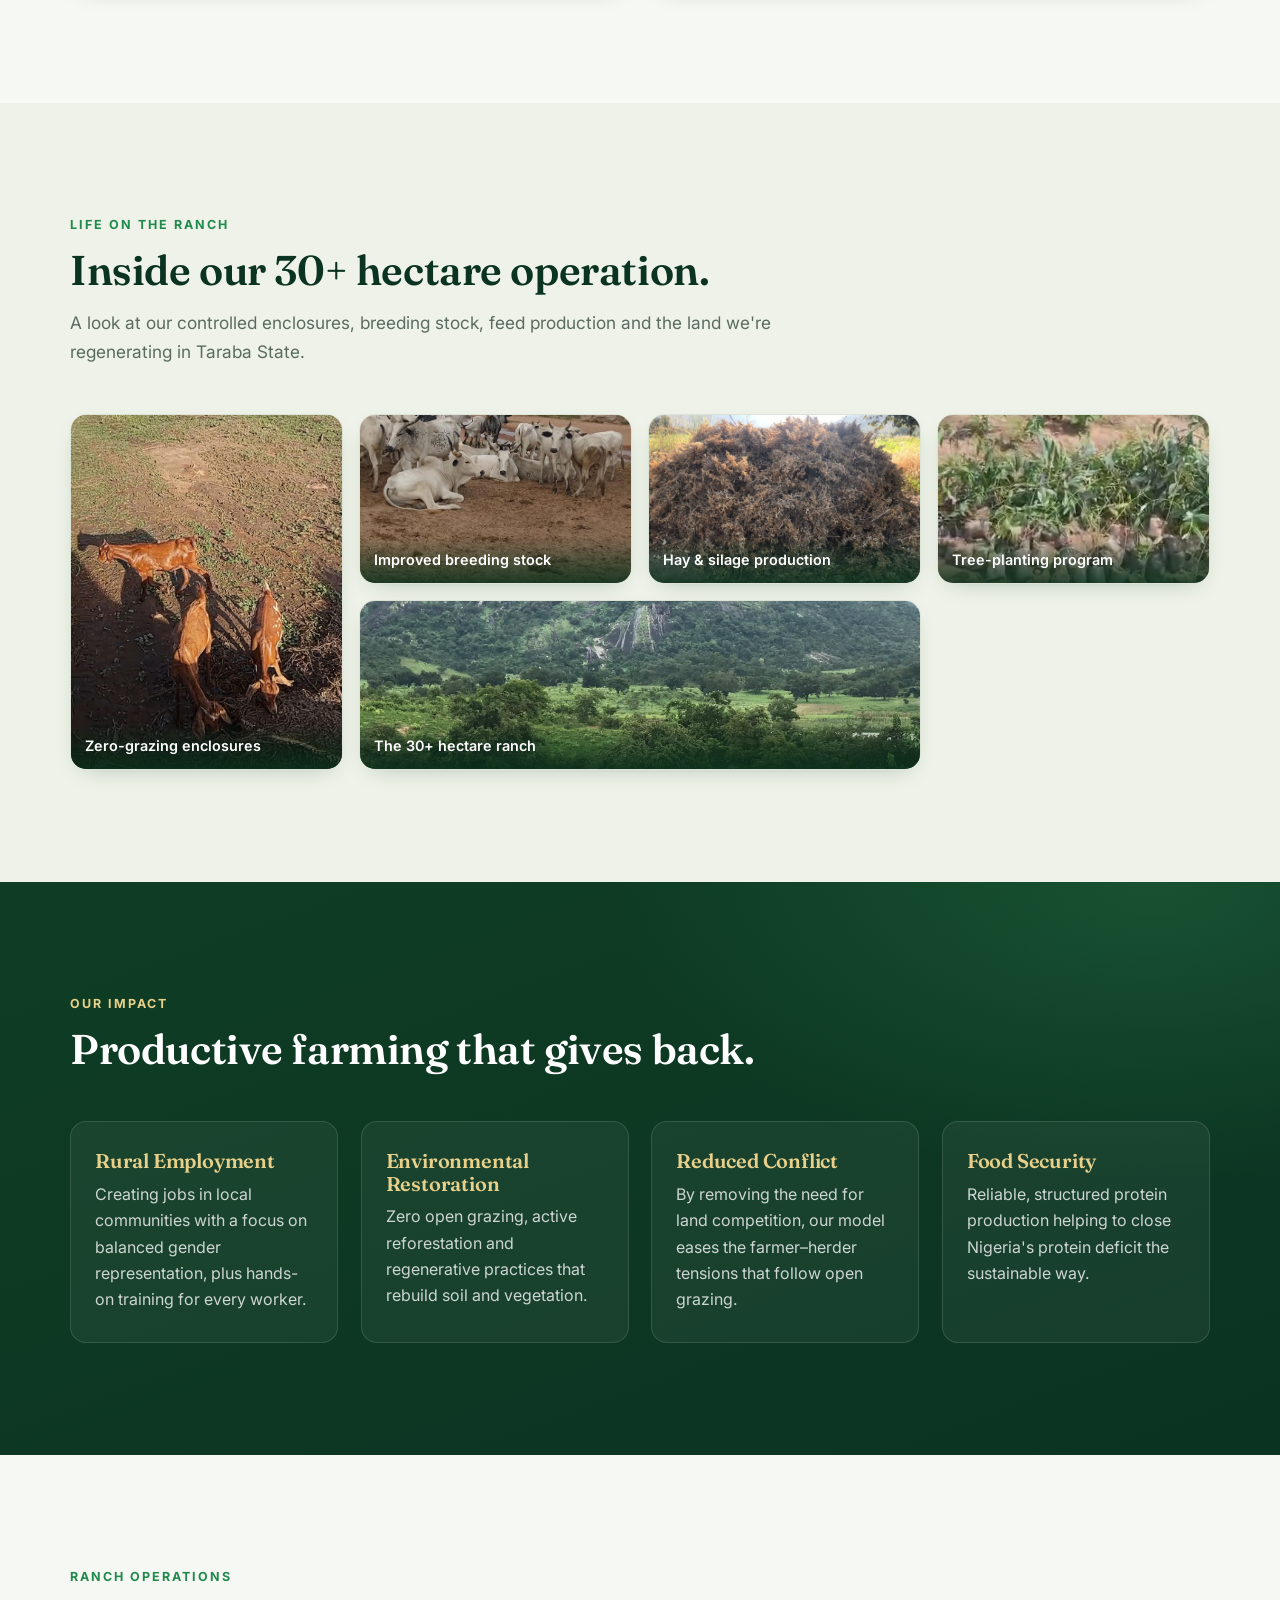
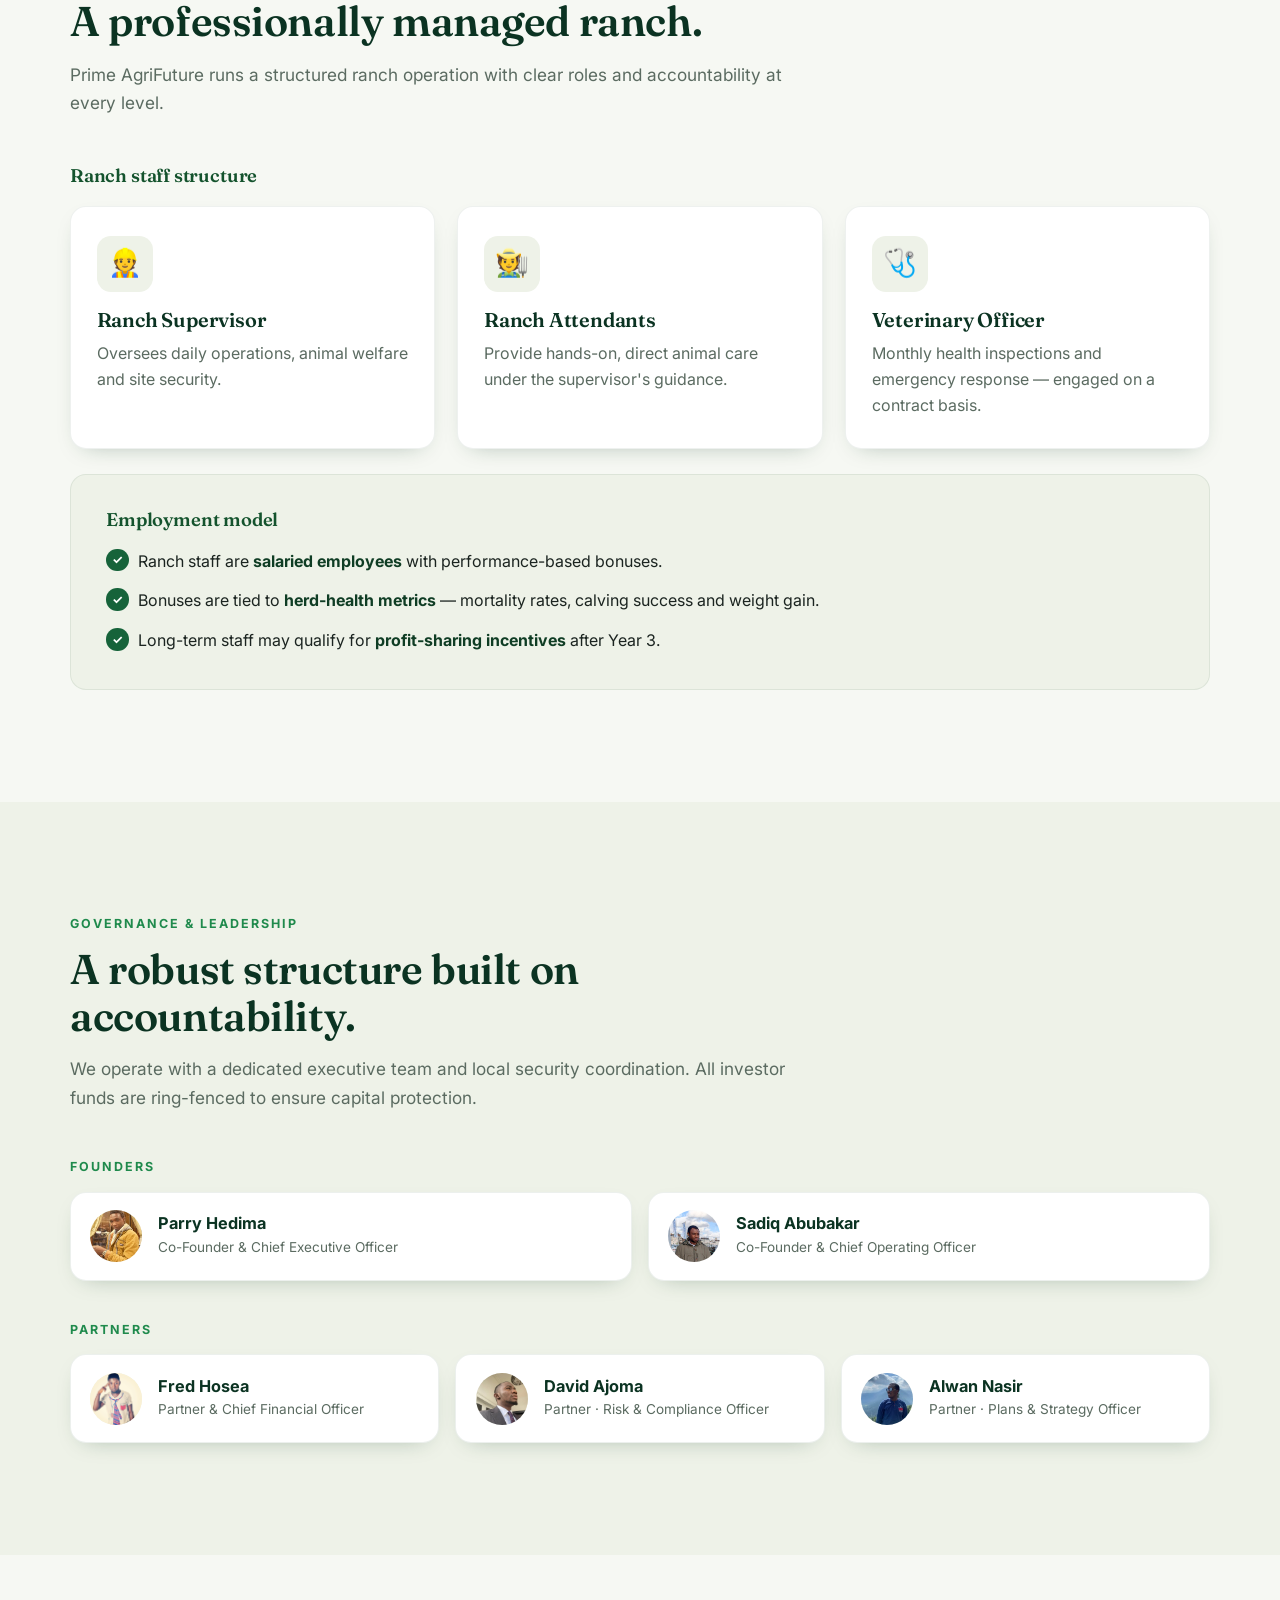
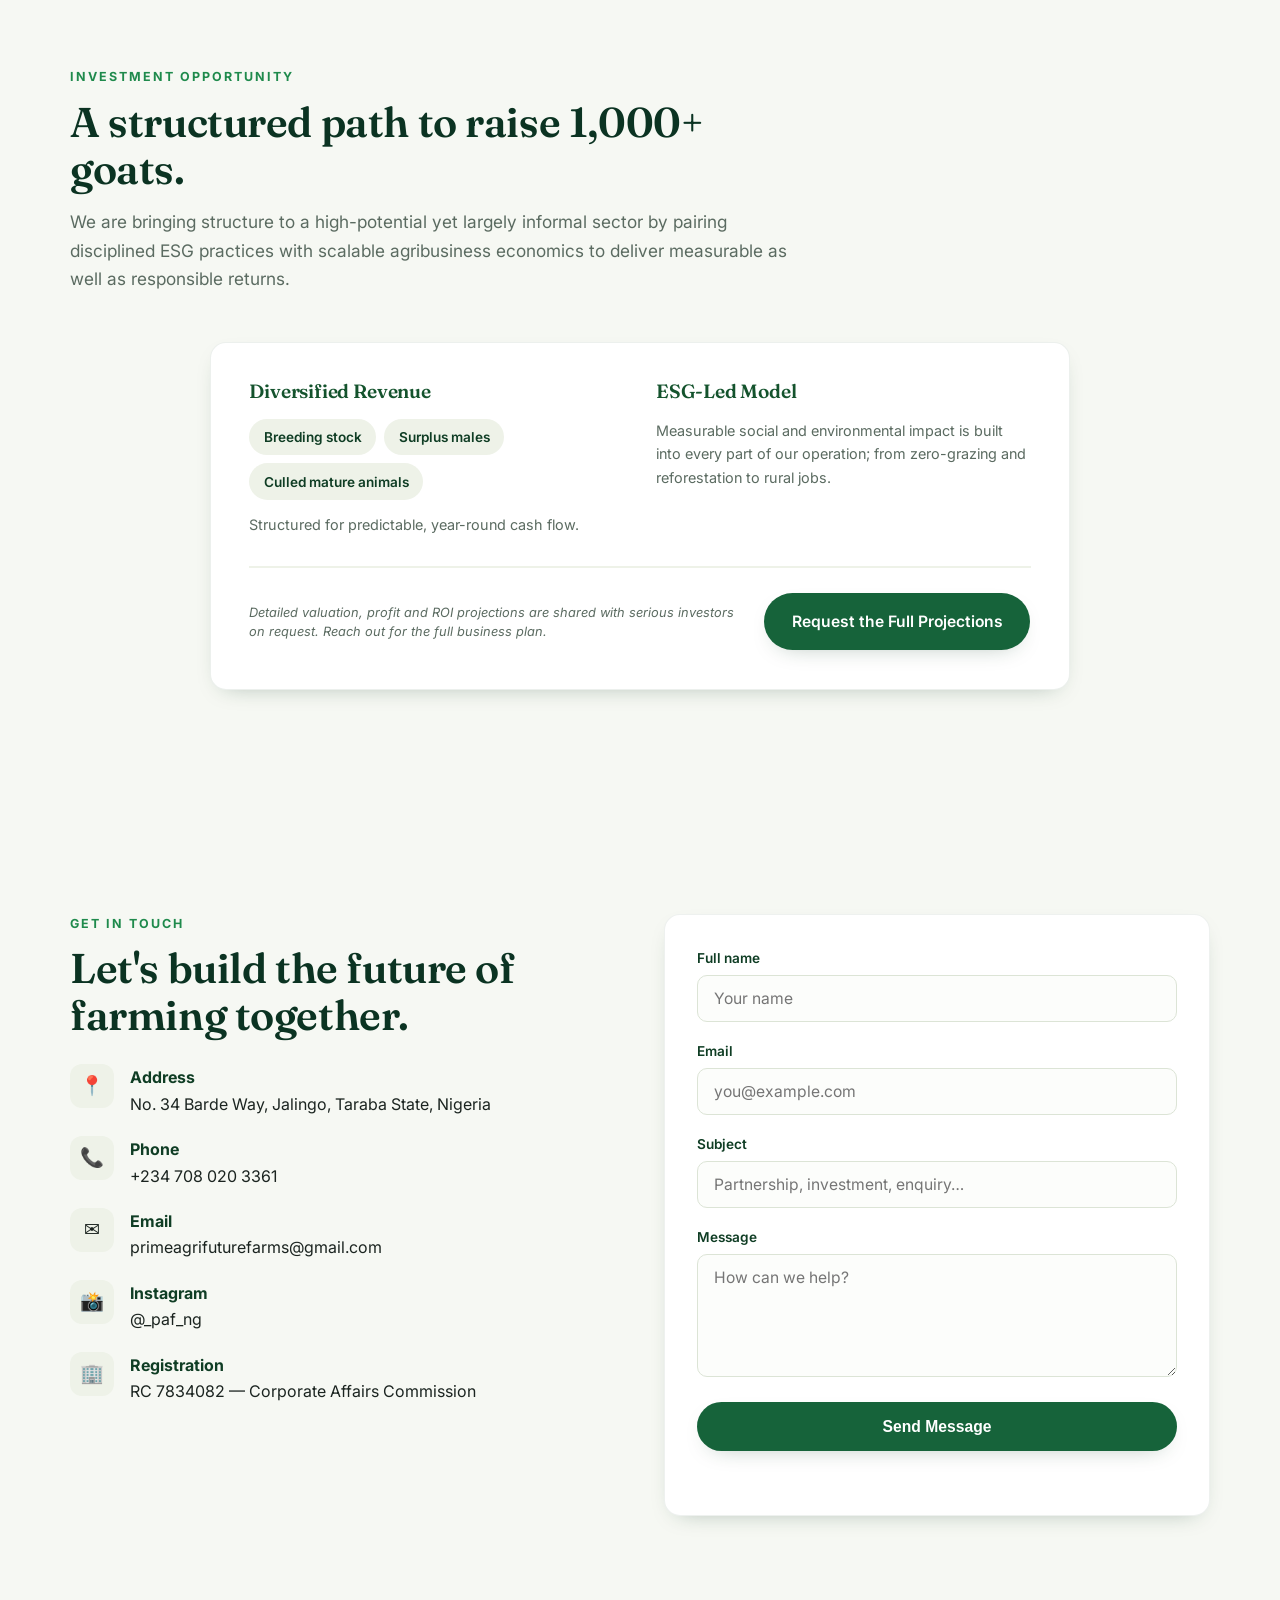
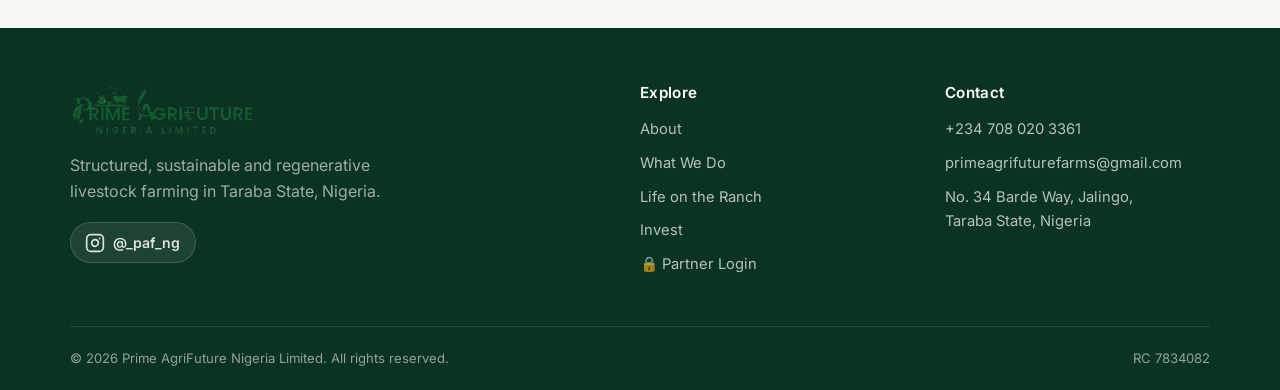
==== commit 82a53985: "Remove governance role pills from Leadership section - Drop the CEO/COO/CFO/Risk/Plans pill row (kep" ====
--- a/index.html
+++ b/index.html
@@ -299,15 +299,7 @@
         <h2>A robust structure built on accountability.</h2>
         <p class="section-lead">We operate with a dedicated executive team and local security coordination. All investor funds are ring-fenced to ensure capital protection.</p>
       </div>
-      <div class="gov-grid">
-        <div class="gov-pill reveal">Chief Executive Officer</div>
-        <div class="gov-pill reveal">Chief Operating Officer</div>
-        <div class="gov-pill reveal">Chief Financial Officer</div>
-        <div class="gov-pill reveal">Risk &amp; Compliance Officer</div>
-        <div class="gov-pill reveal">Plans &amp; Strategy Officer</div>
-      </div>
-
-      <div class="team-block">
+      <div class="team-block team-block-first">
         <h3 class="team-title reveal">Founders</h3>
         <div class="team-grid">
           <article class="person reveal">
--- a/styles.css
+++ b/styles.css
@@ -250,15 +250,9 @@
 .impact-item p { color: rgba(255,255,255,.78); }
 
 /* ---------- Leadership ---------- */
-.gov-grid { display: grid; grid-template-columns: repeat(auto-fit, minmax(170px, 1fr)); gap: 1rem; margin-bottom: 1.6rem; }
-.gov-pill {
-  background: #fff; border: 1px solid rgba(15,61,36,.1); border-radius: 999px;
-  padding: 1rem 1.2rem; text-align: center; font-weight: 600; color: var(--green-700);
-  box-shadow: var(--shadow-sm);
-}
-
 /* Team: founders & partners */
 .team-block { margin-top: 2.6rem; }
+.team-block-first { margin-top: 0; }
 .team-title {
   font-family: "Inter", sans-serif; font-size: .78rem; font-weight: 700;
   text-transform: uppercase; letter-spacing: .16em; color: var(--green-500);
@@ -369,7 +363,7 @@
 /* ---------- Responsive ---------- */
 @media (max-width: 960px) {
   .about-grid, .contact-grid { grid-template-columns: 1fr; }
-  .cards, .impact-grid, .stats-grid, .gov-grid, .team-grid-3 { grid-template-columns: repeat(2, 1fr); }
+  .cards, .impact-grid, .stats-grid, .team-grid-3 { grid-template-columns: repeat(2, 1fr); }
   .gallery-grid { grid-template-columns: repeat(2, 1fr); }
   .gallery-wide { grid-column: span 2; }
   .gallery-tall { grid-row: span 1; }
@@ -392,7 +386,7 @@
 }
 @media (max-width: 560px) {
   .model-grid { grid-template-columns: 1fr; }
-  .cards, .impact-grid, .stats-grid, .gov-grid, .footer-inner,
+  .cards, .impact-grid, .stats-grid, .footer-inner,
   .team-grid, .team-grid-3, .gallery-grid, .invest-card-grid { grid-template-columns: 1fr; }
   .gallery-wide { grid-column: span 1; }
   .invest-block:last-child { padding-top: 1.4rem; border-top: 1px solid var(--cream-2); }
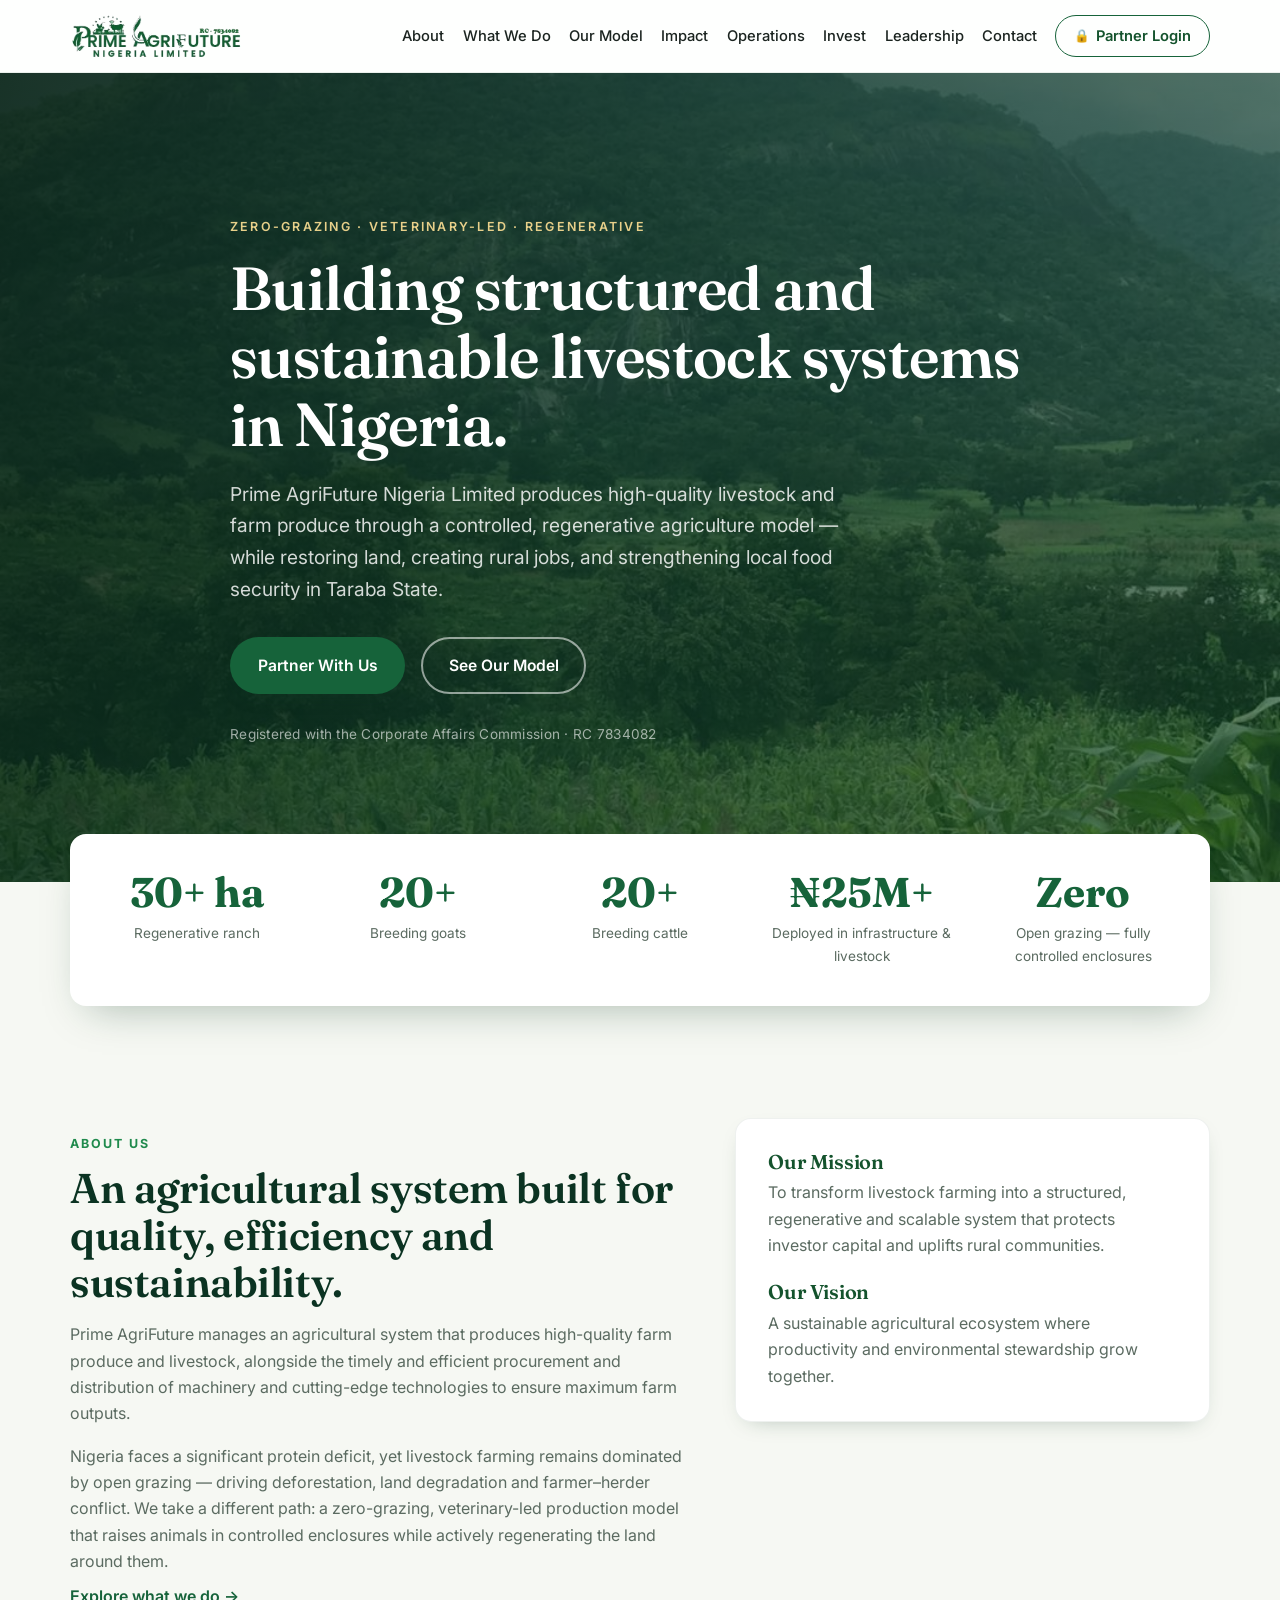
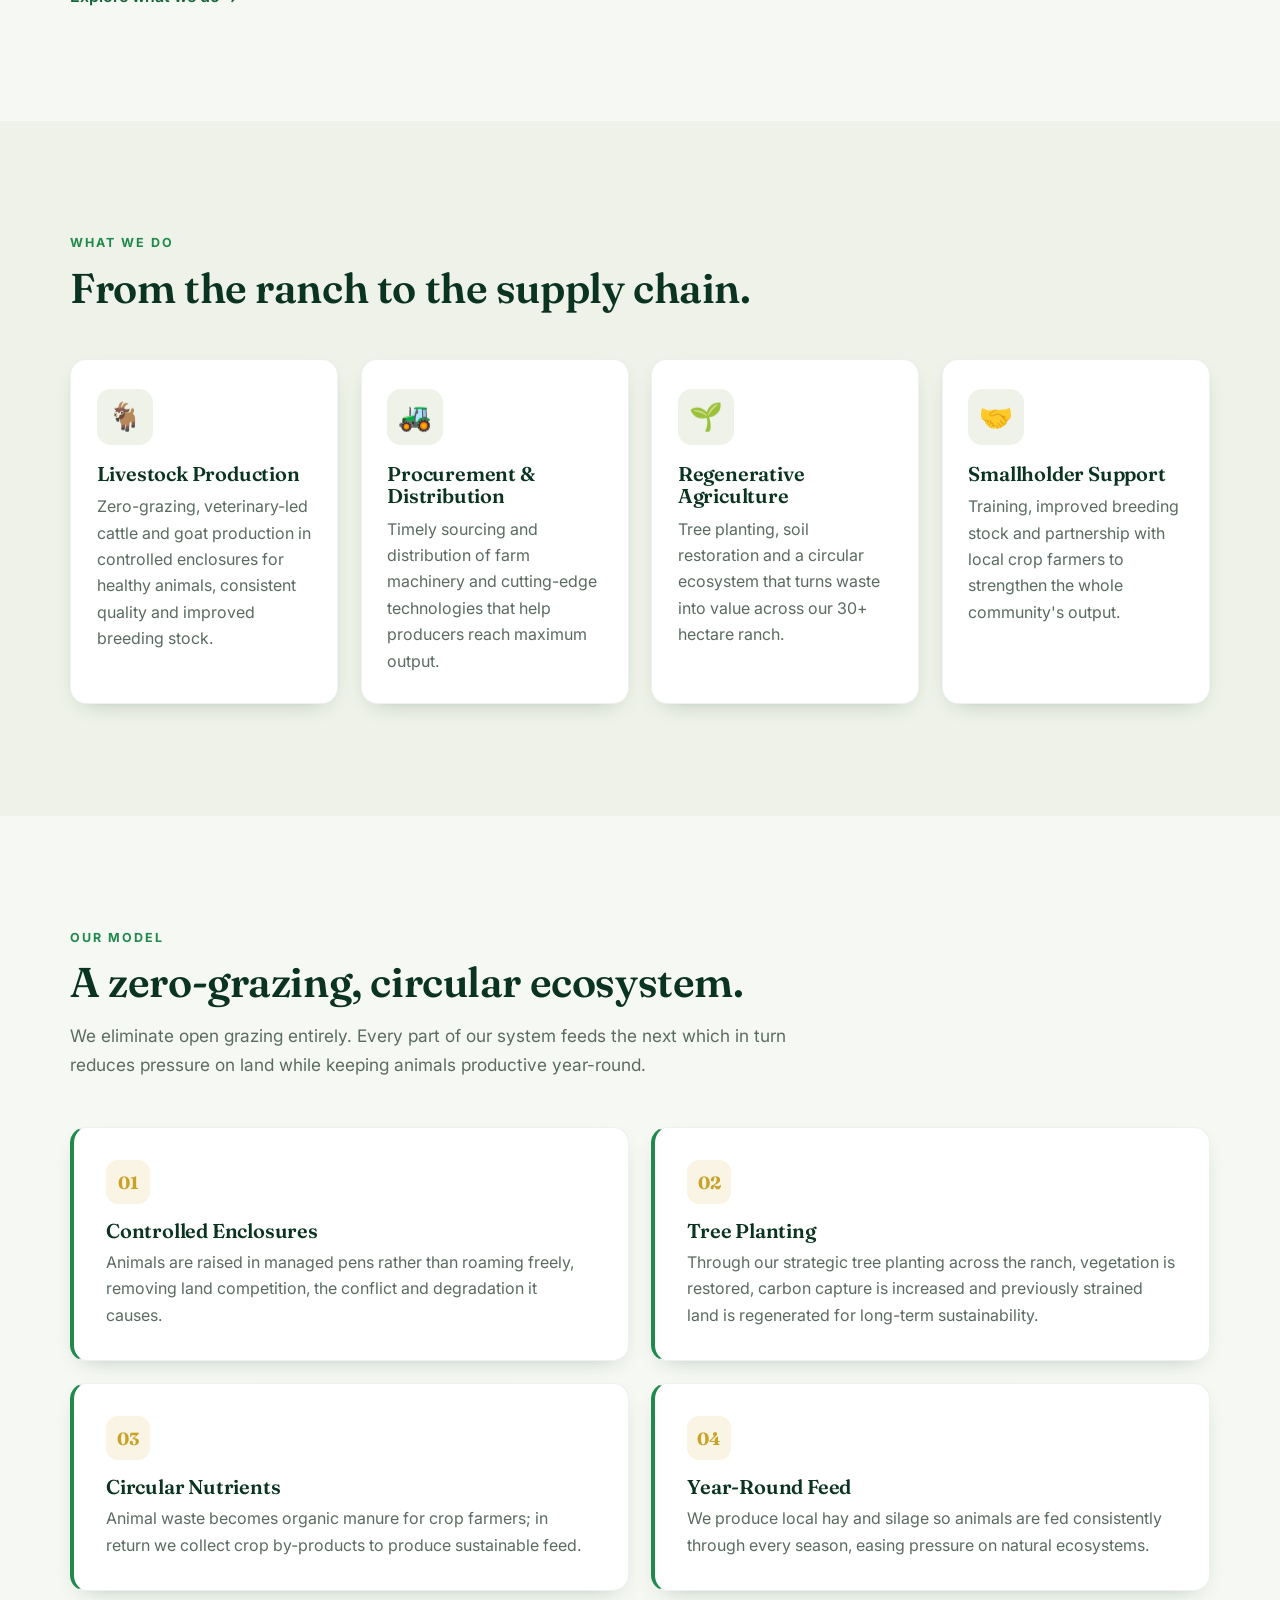
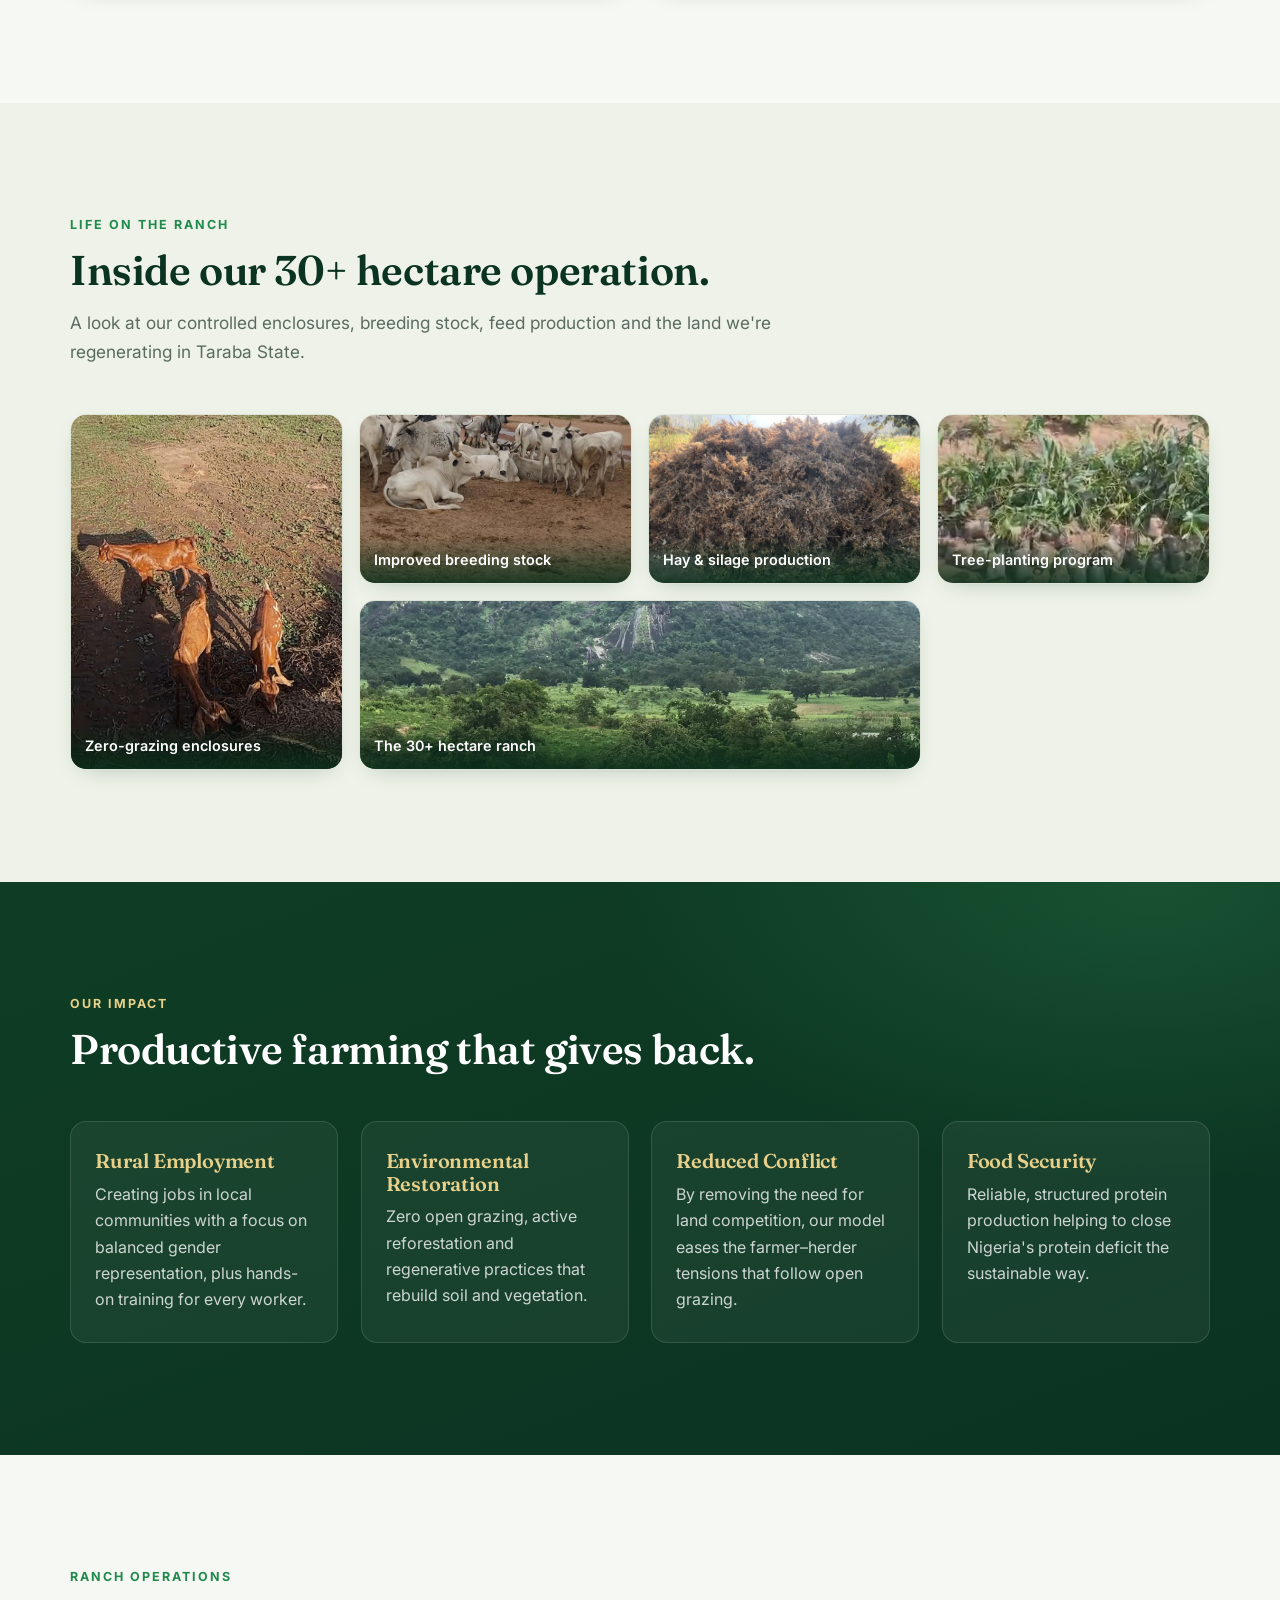
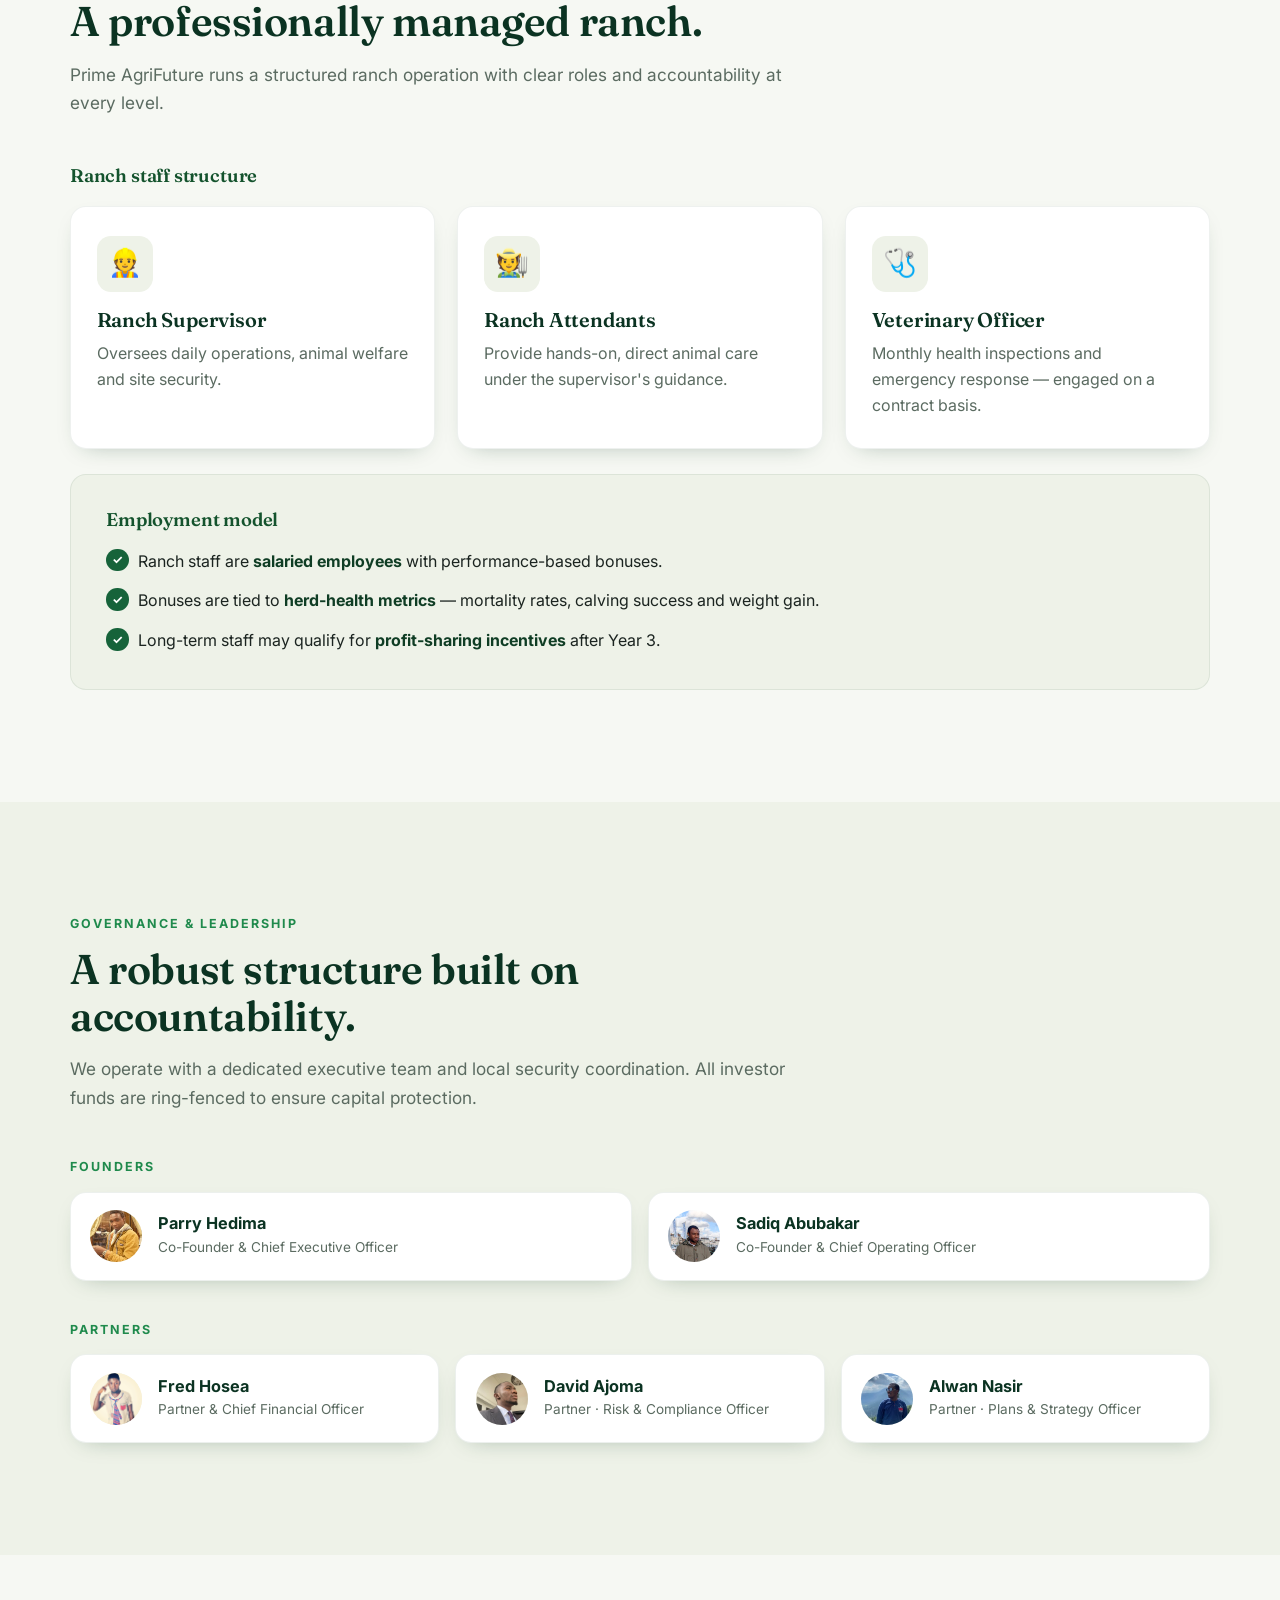
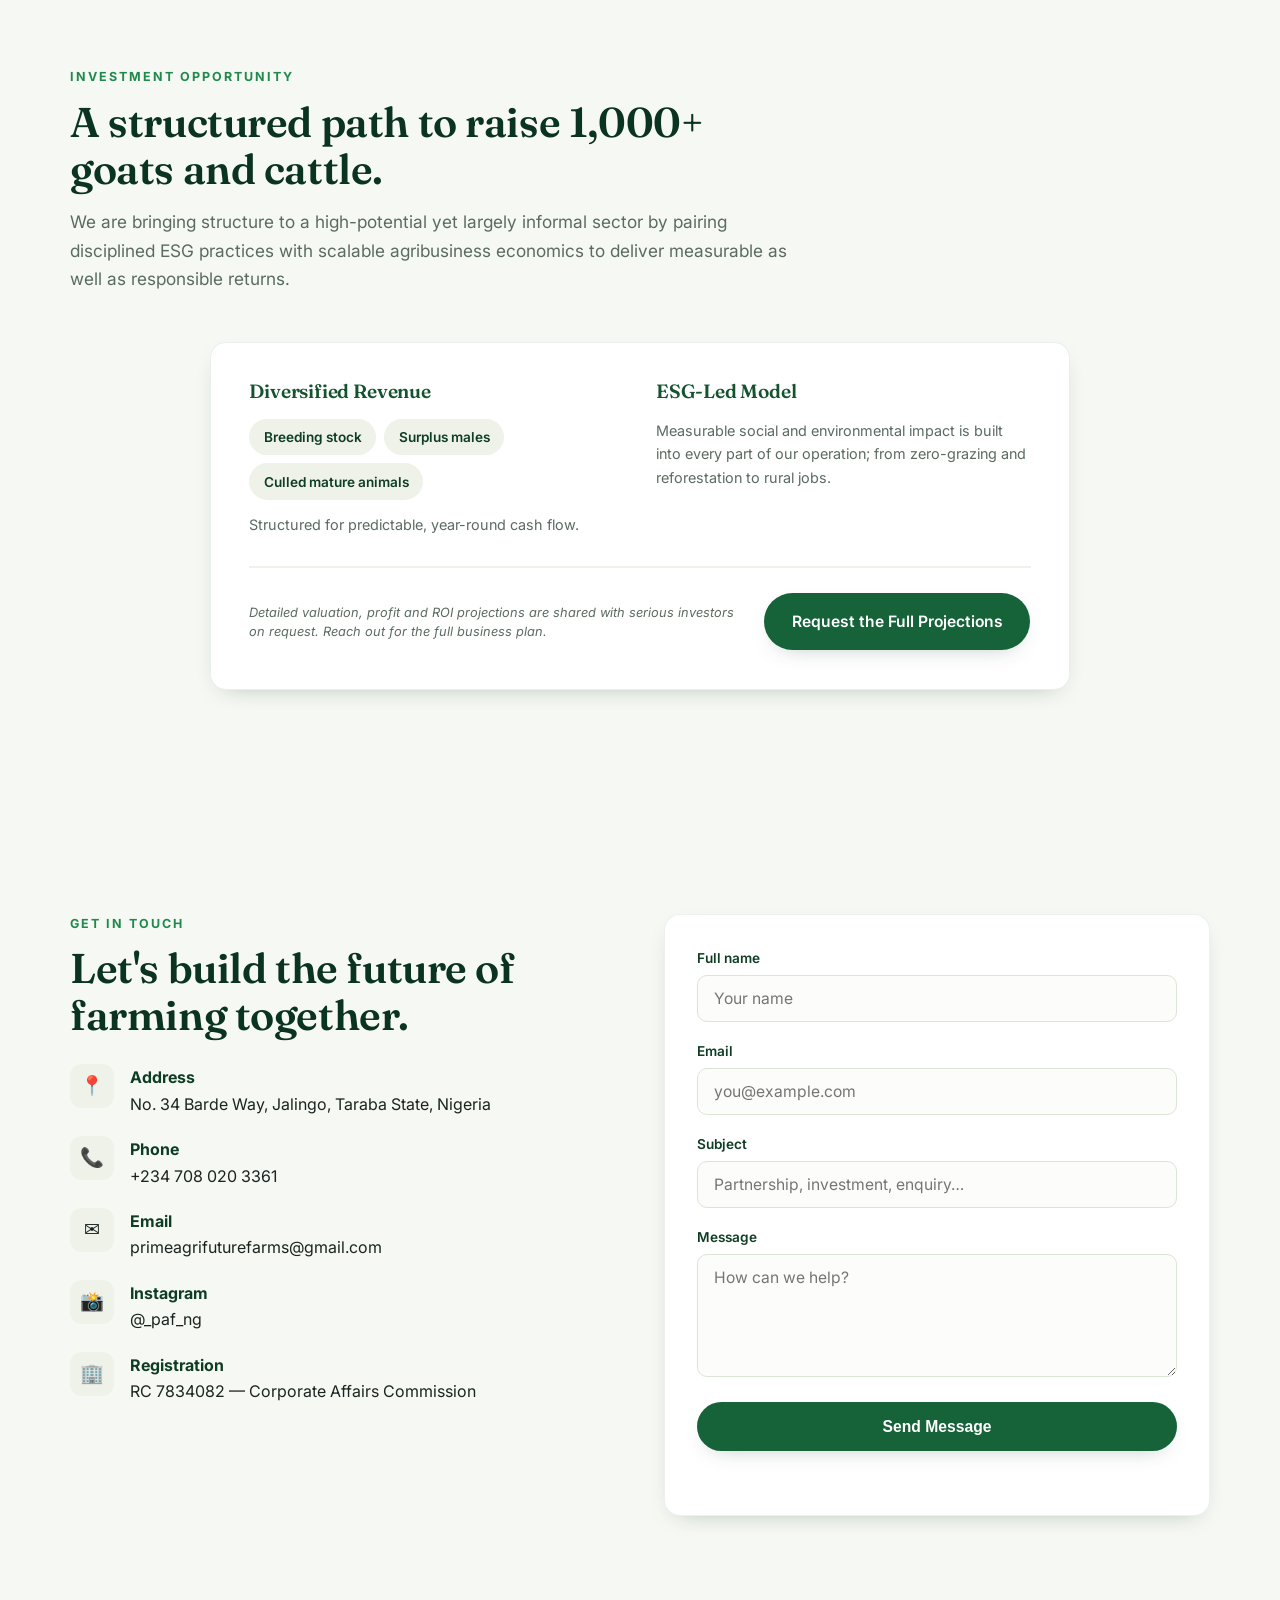
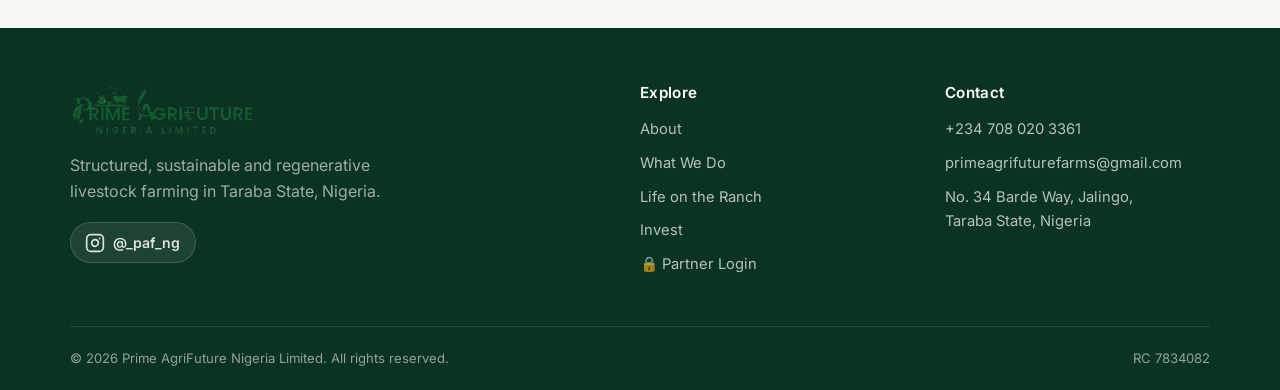
==== commit ac08b691: "Update investment heading to include cattle Co-Authored-By: Claude Opus 4.8 <noreply@anthropic.com>" ====
--- a/index.html
+++ b/index.html
@@ -354,7 +354,7 @@
     <div class="container">
       <div class="section-head reveal">
         <p class="section-eyebrow">Investment Opportunity</p>
-        <h2>A structured path to raise 1,000+ goats.</h2>
+        <h2>A structured path to raise 1,000+ goats and cattle.</h2>
         <p class="section-lead">We are bringing structure to a high-potential yet largely informal sector by pairing disciplined ESG practices with scalable agribusiness economics to deliver measurable as well as responsible returns.</p>
       </div>
 
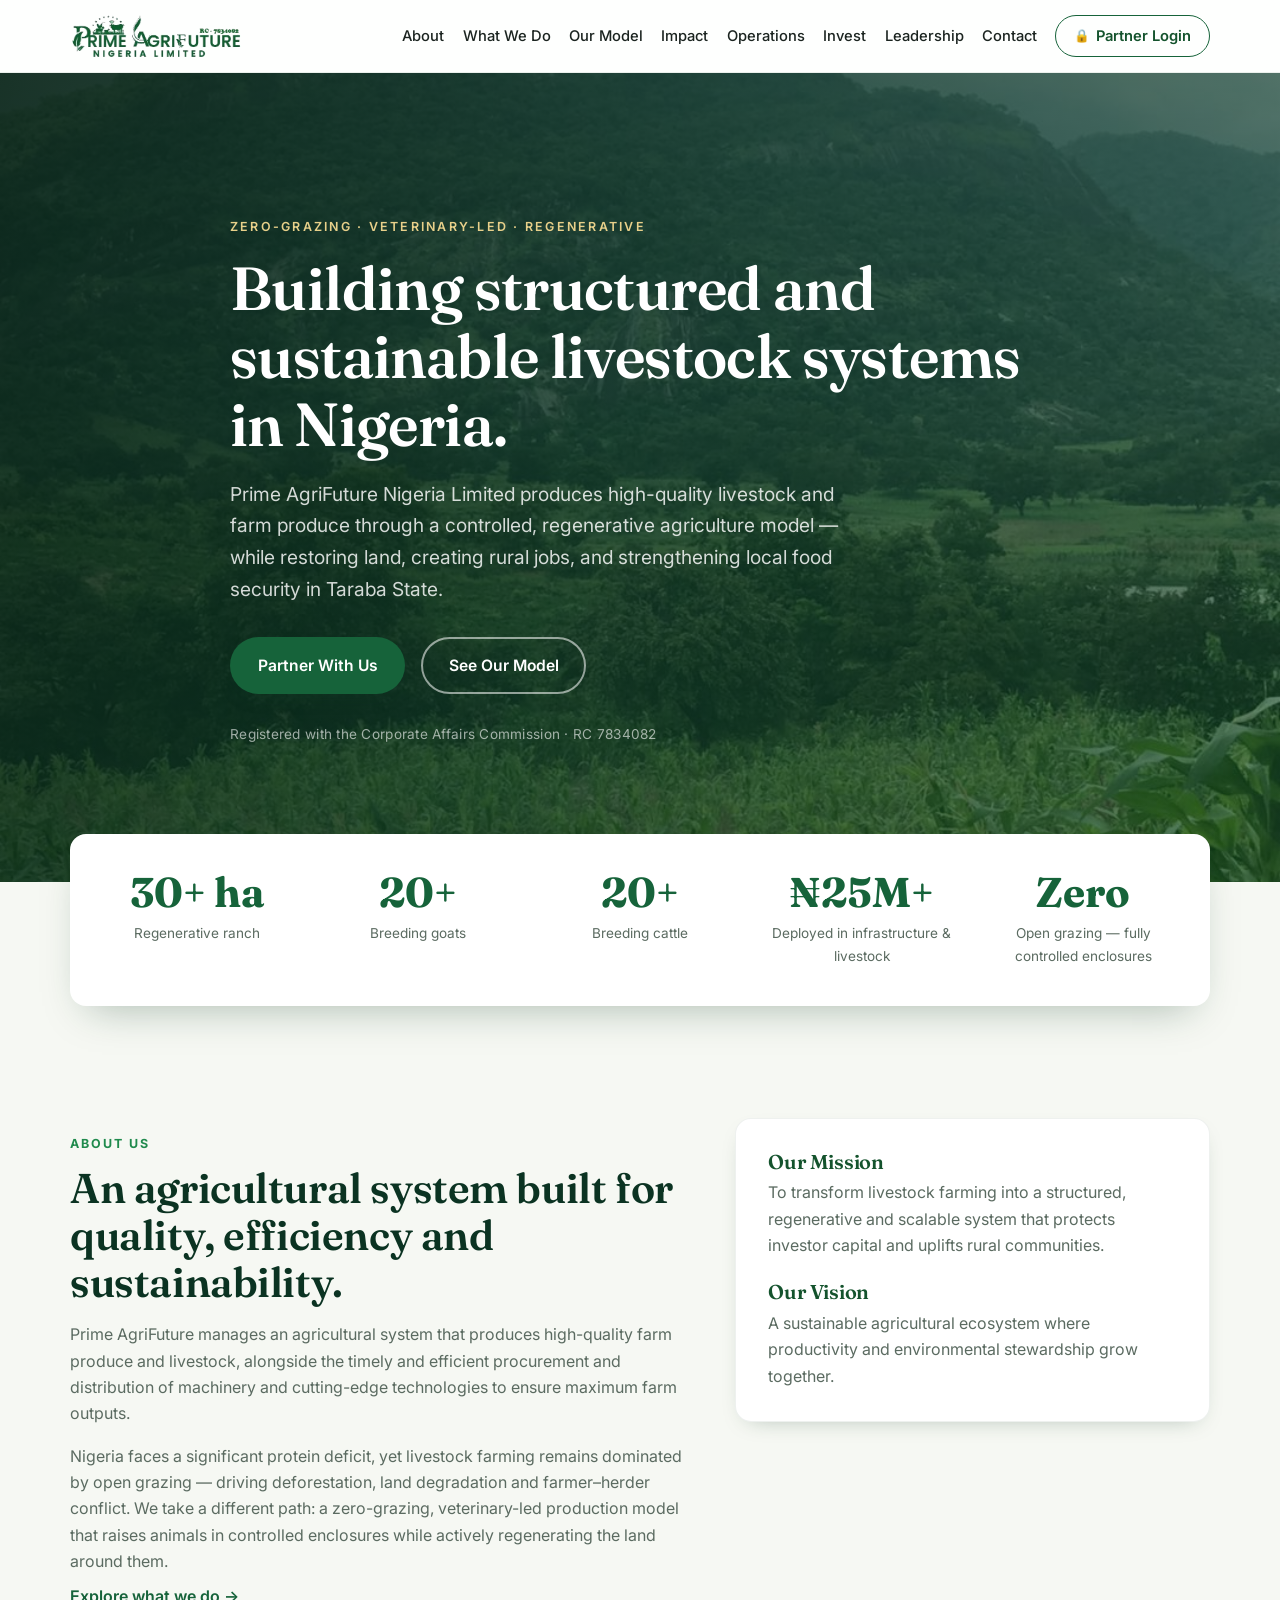
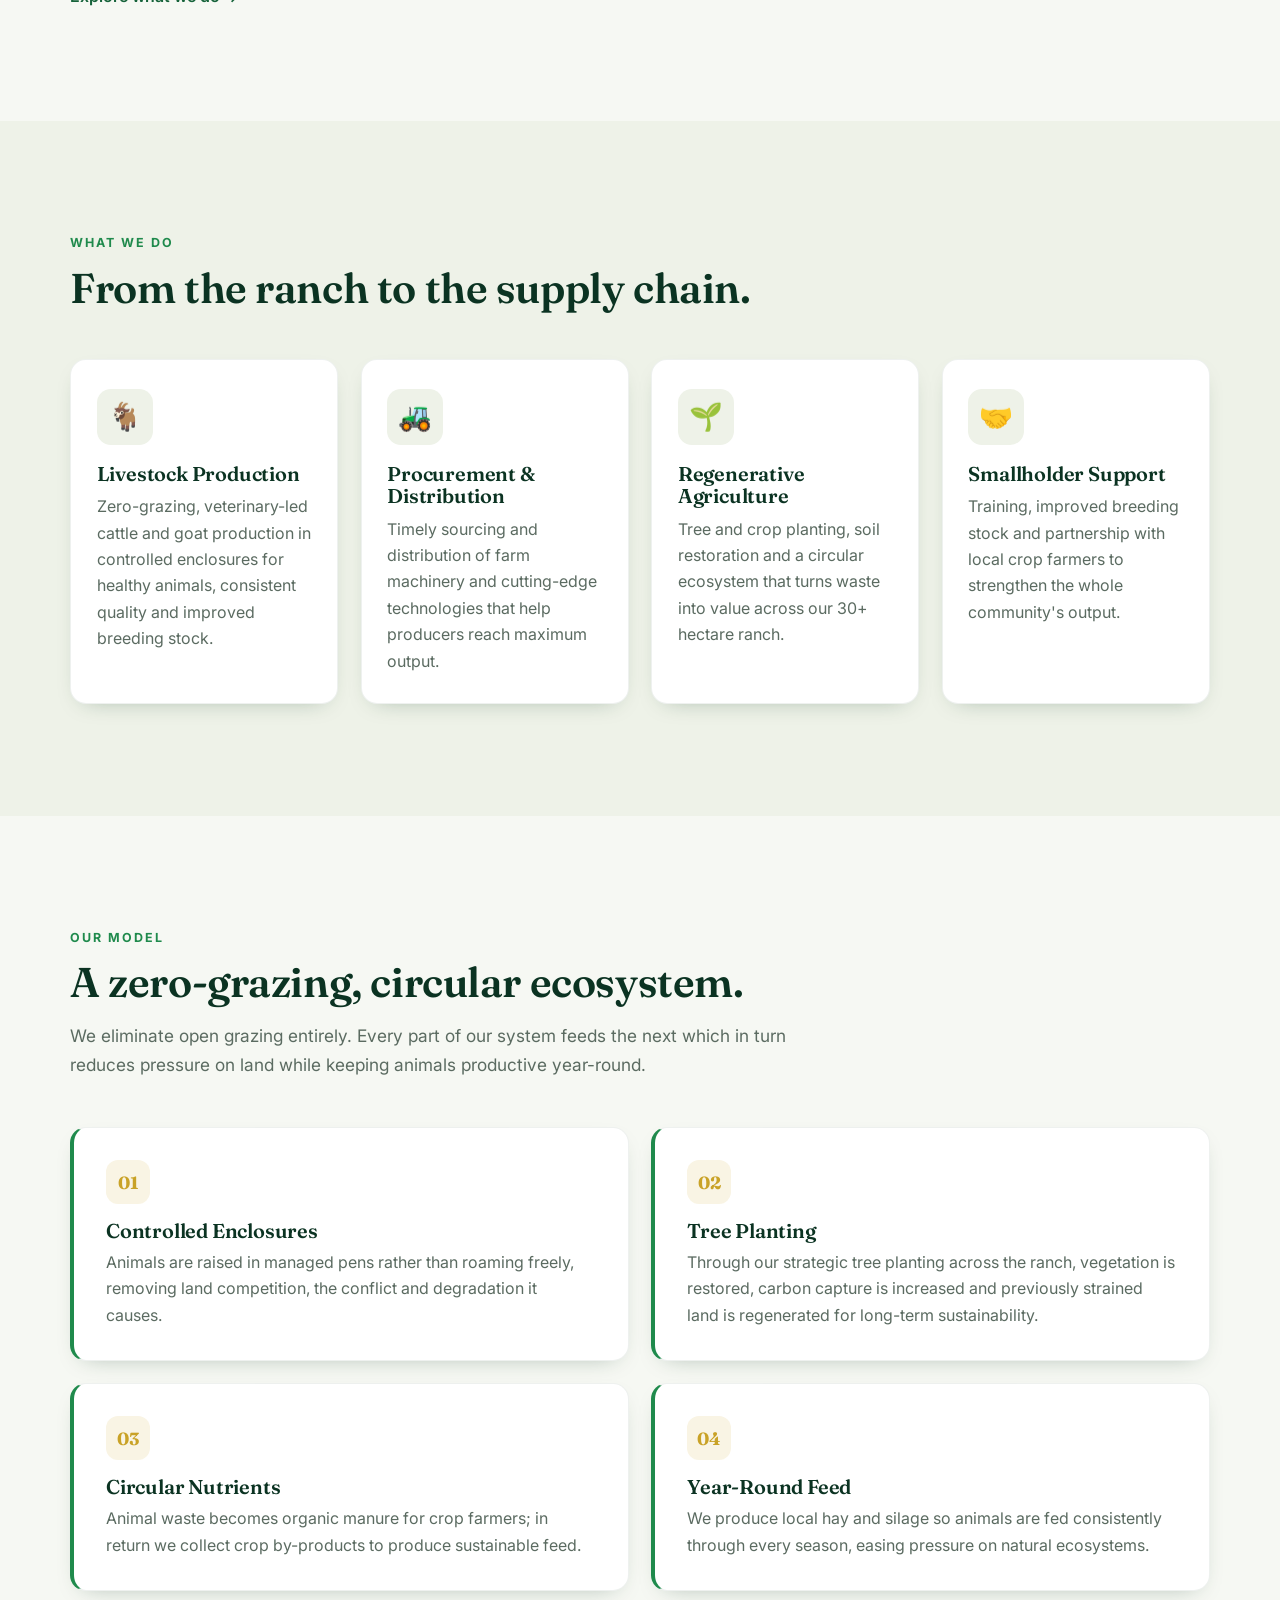
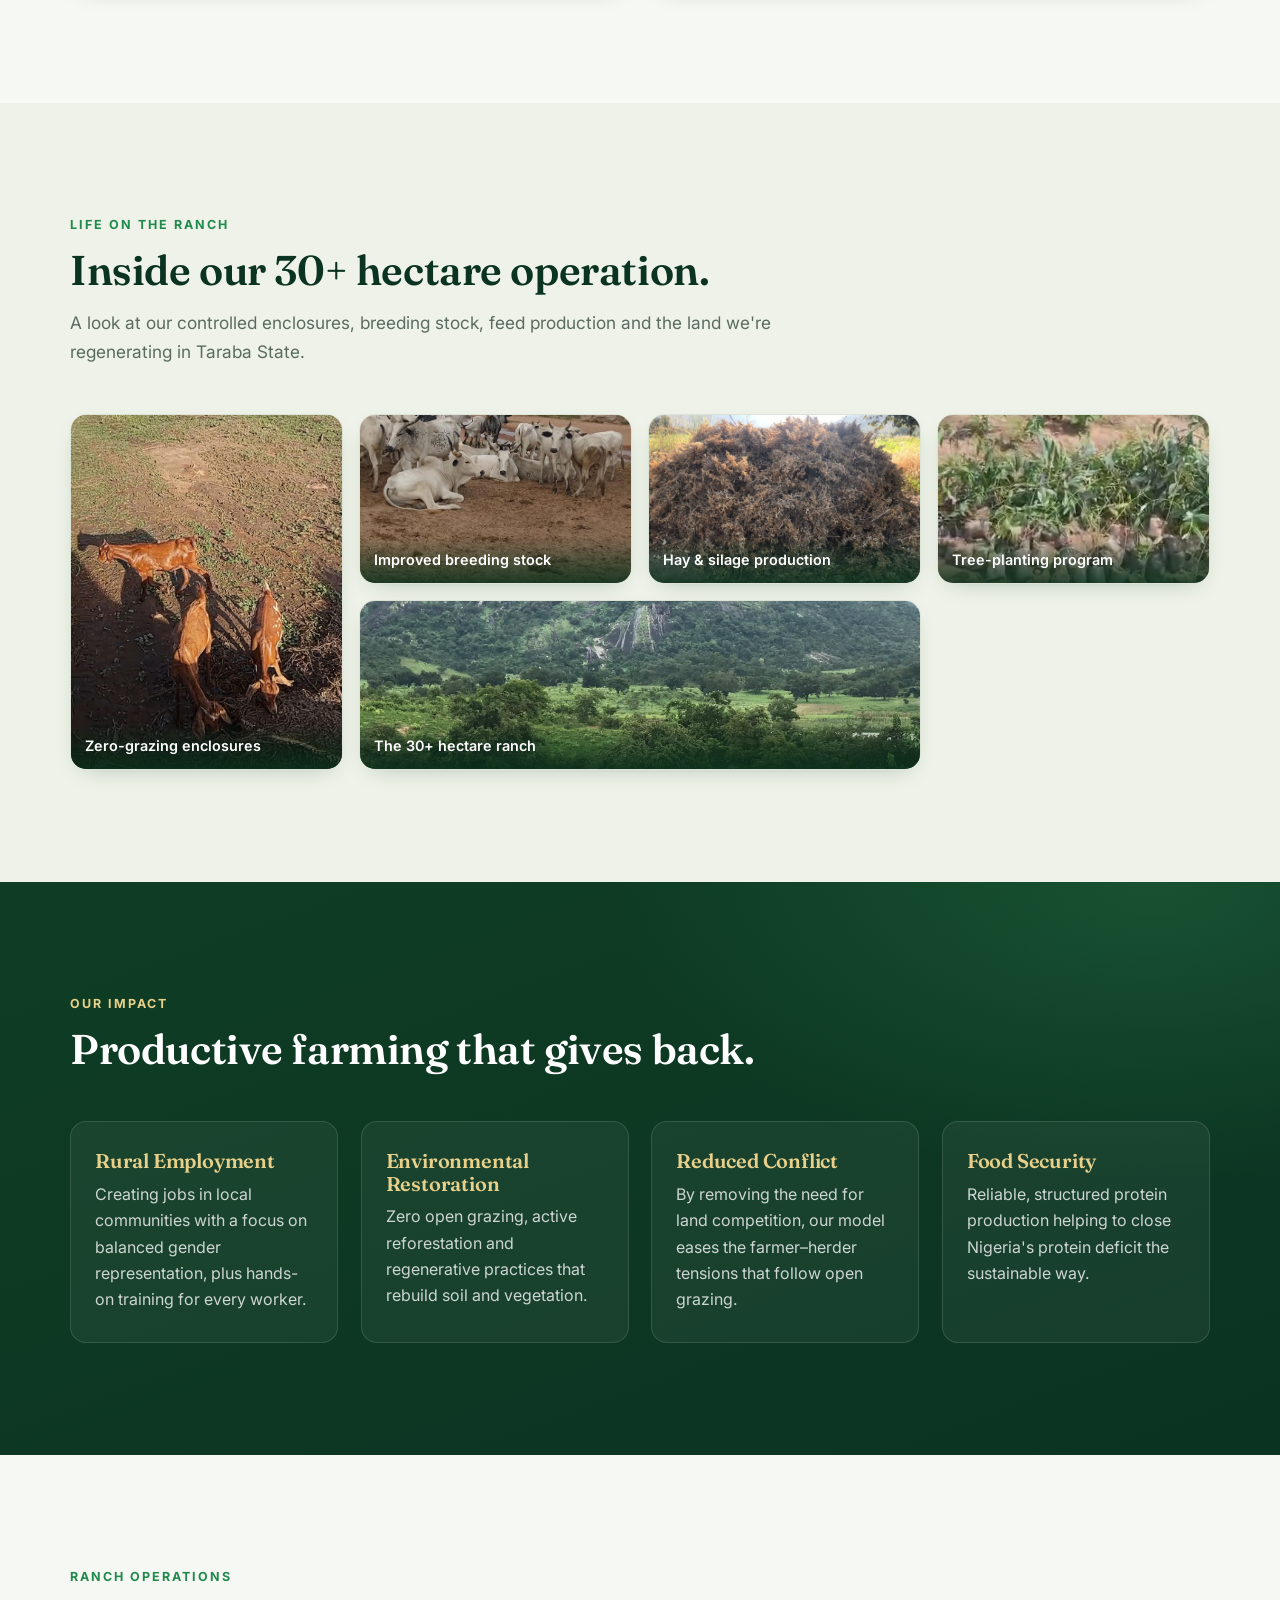
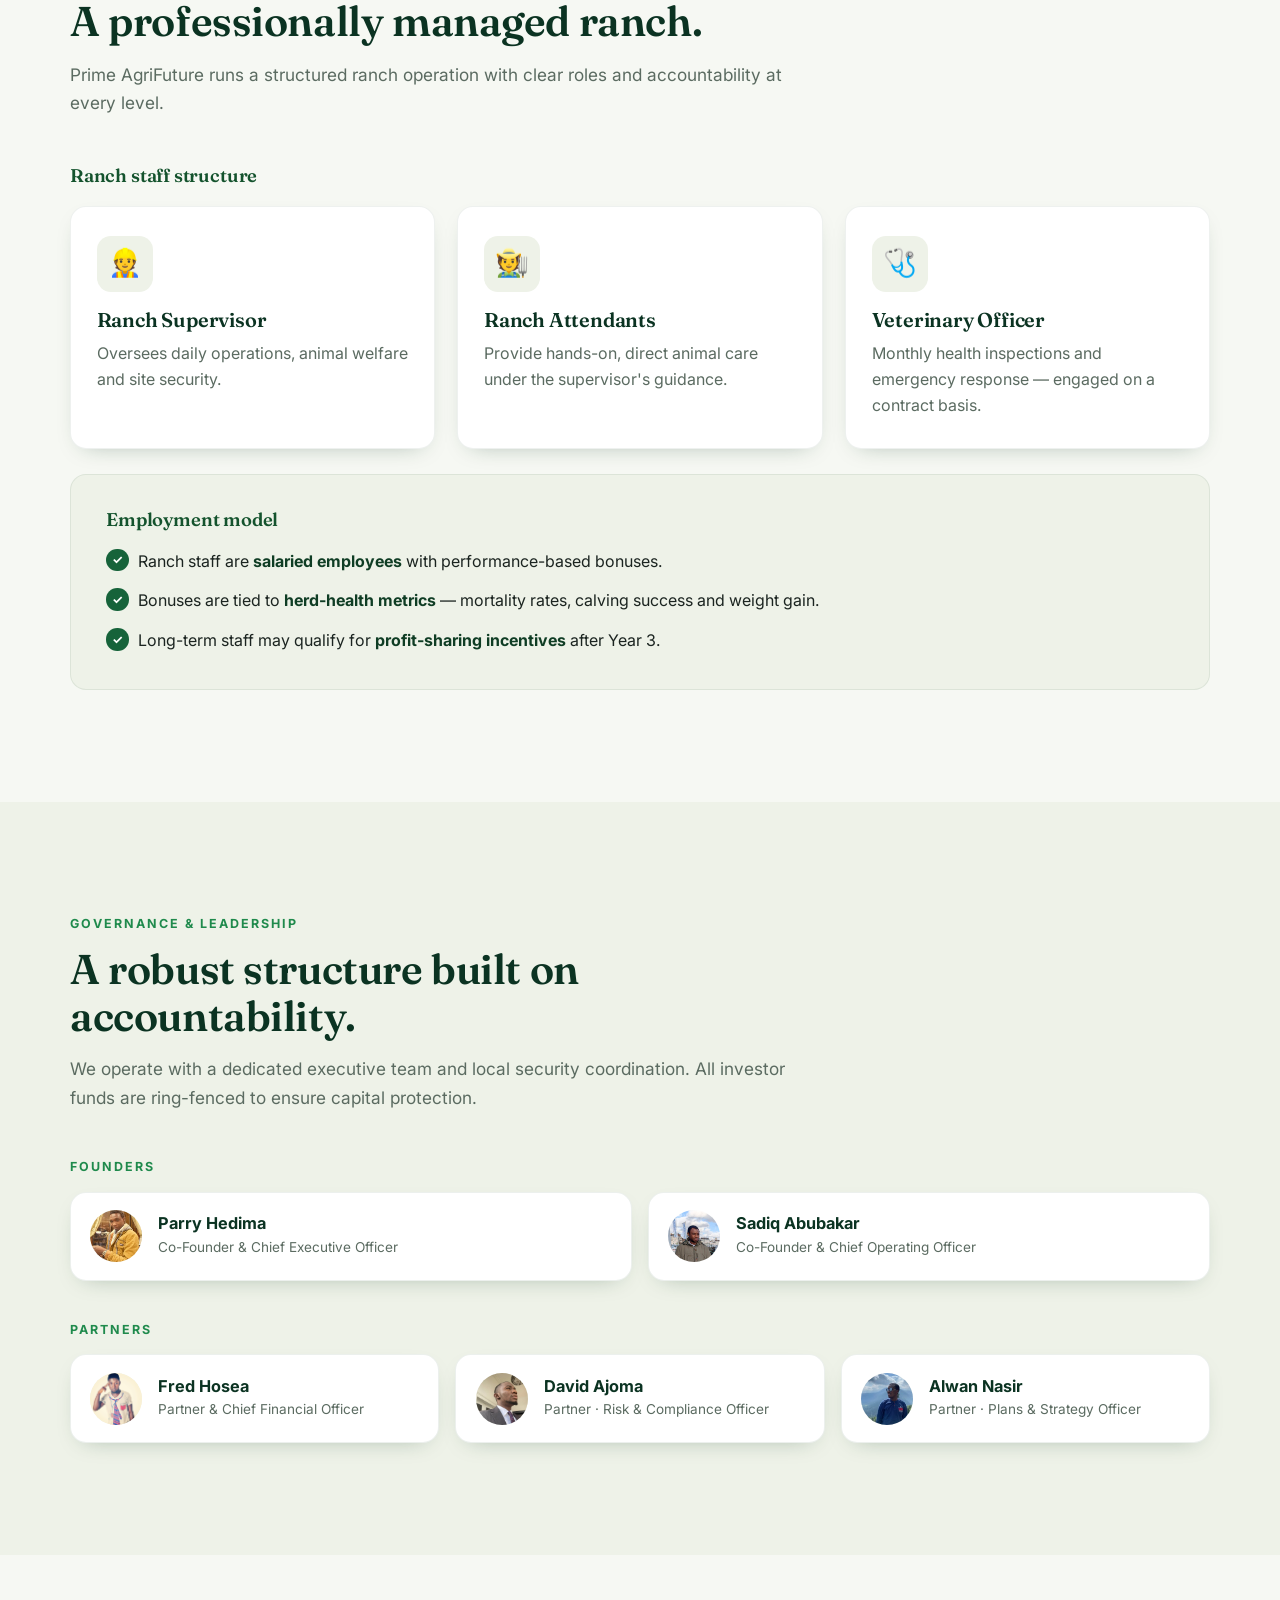
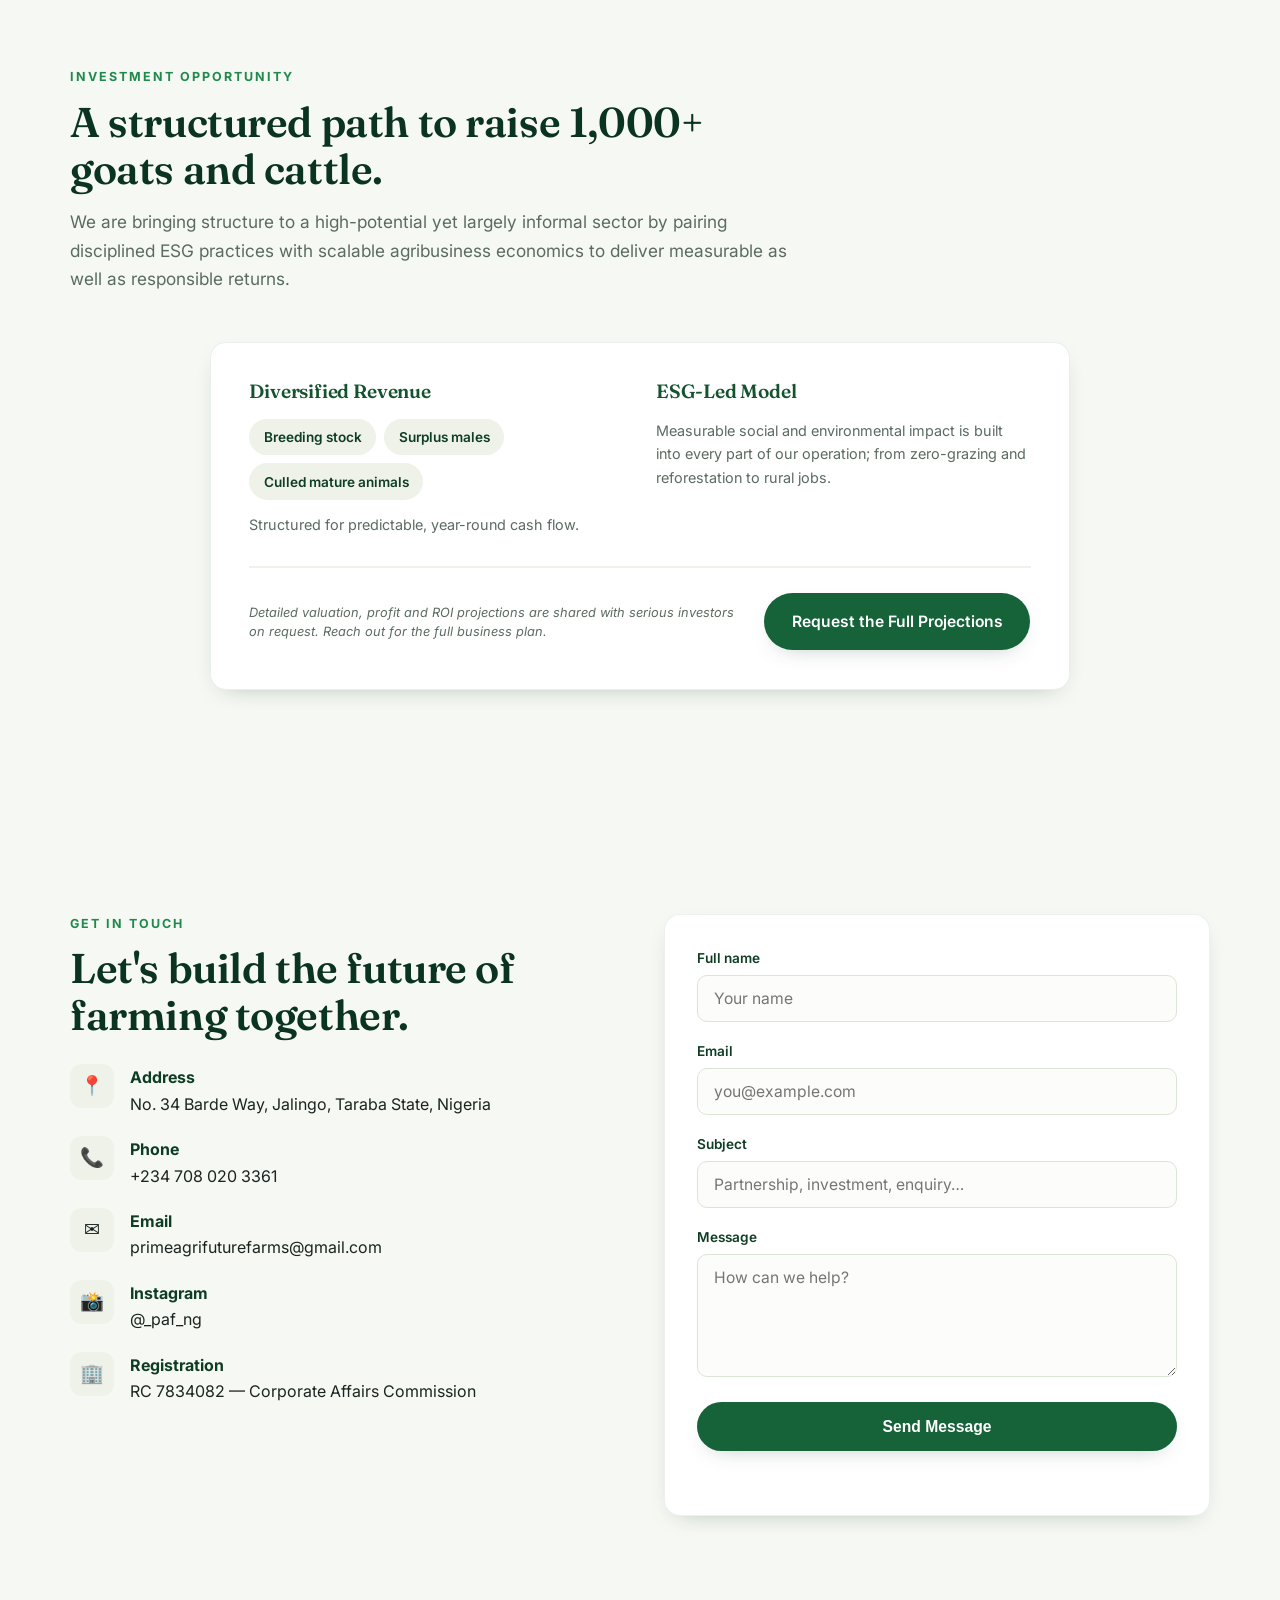
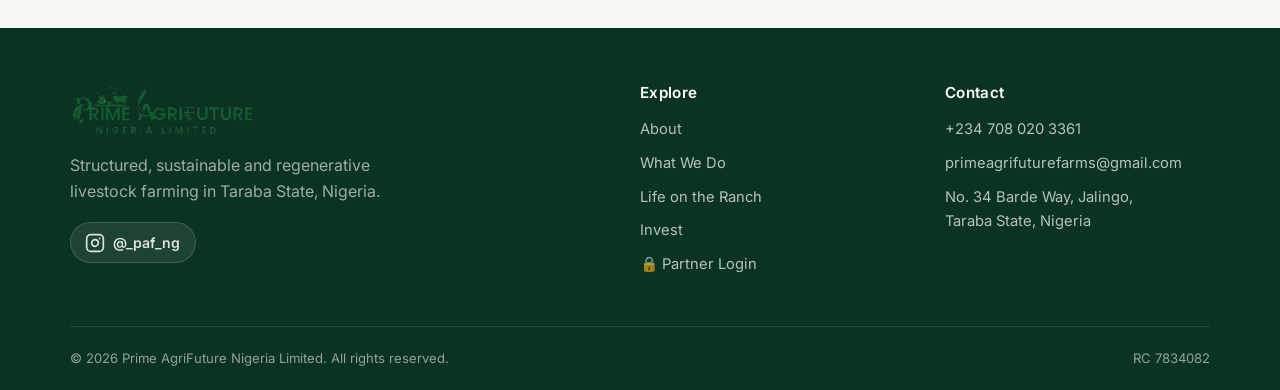
==== commit 5040d23d: "Update regenerative agriculture copy to tree and crop planting Co-Authored-By: Claude Opus 4.8 <nore" ====
--- a/index.html
+++ b/index.html
@@ -147,7 +147,7 @@
         <article class="card reveal">
           <div class="card-icon">🌱</div>
           <h3>Regenerative Agriculture</h3>
-          <p>Tree planting, soil restoration and a circular ecosystem that turns waste into value across our 30+ hectare ranch.</p>
+          <p>Tree and crop planting, soil restoration and a circular ecosystem that turns waste into value across our 30+ hectare ranch.</p>
         </article>
         <article class="card reveal">
           <div class="card-icon">🤝</div>
